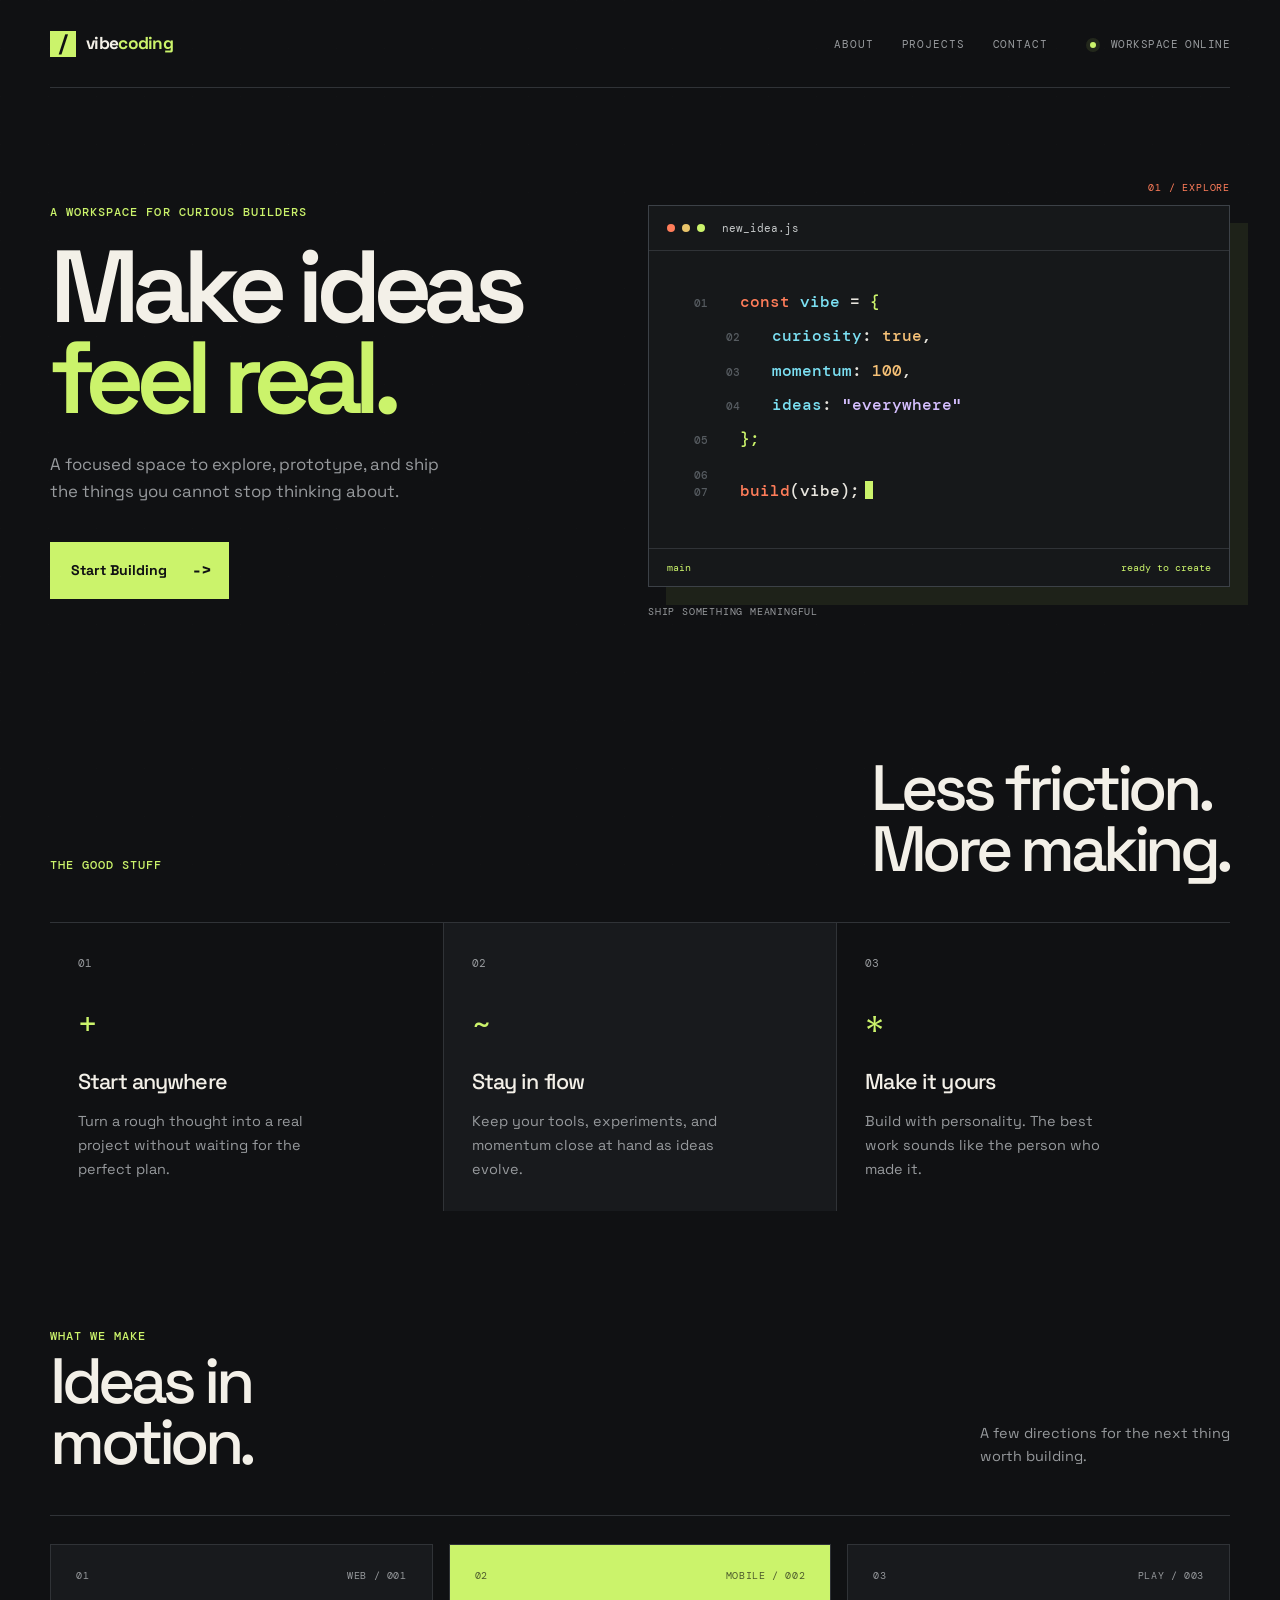
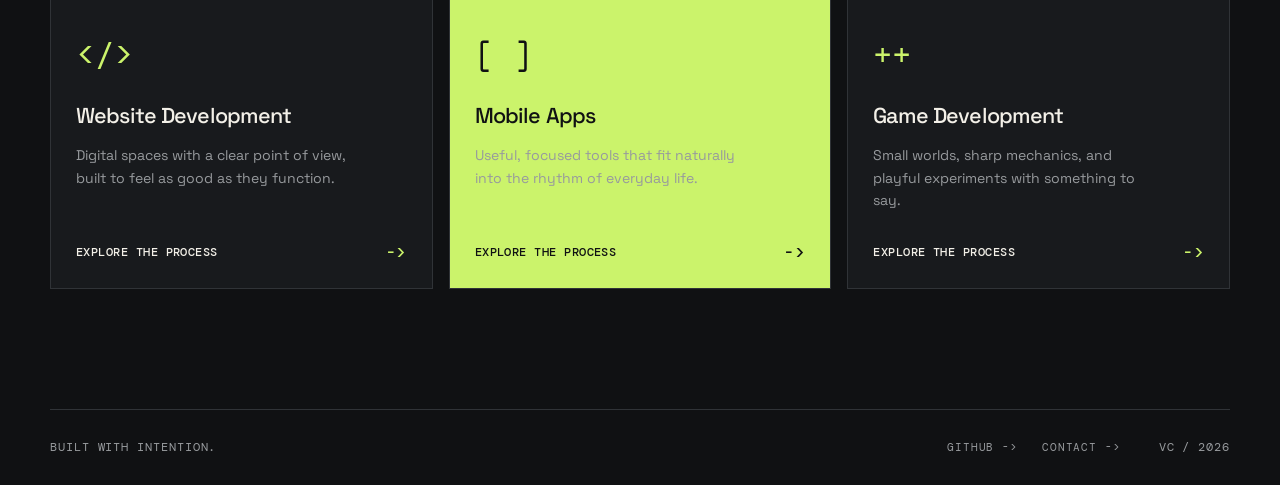
==== index.html @ 1ef76c2e "Initial vibe coding project" ====
<!DOCTYPE html>
<html lang="en">
<head>
  <meta charset="UTF-8">
  <meta name="viewport" content="width=device-width, initial-scale=1.0">
  <meta name="description" content="Vibe Coding is a focused workspace for turning ideas into working software.">
  <title>Vibe Coding | Build what matters</title>
  <link rel="preconnect" href="https://fonts.googleapis.com">
  <link rel="preconnect" href="https://fonts.gstatic.com" crossorigin>
  <link href="https://fonts.googleapis.com/css2?family=DM+Mono:wght@400;500&family=Space+Grotesk:wght@400;500;600;700&display=swap" rel="stylesheet">
  <link rel="stylesheet" href="style.css">
</head>
<body>
  <div class="page-shell">
    <header class="site-header">
      <a class="brand" href="index.html" aria-label="Vibe Coding home">
        <span class="brand-mark">/</span>
        <span>vibe<span class="brand-highlight">coding</span></span>
      </a>
      <button class="menu-toggle" type="button" aria-expanded="false" aria-controls="site-nav">
        <span class="menu-icon" aria-hidden="true"><span></span><span></span></span>
        <span class="sr-only">Toggle navigation</span>
      </button>
      <nav class="site-nav" id="site-nav" aria-label="Main navigation">
        <a href="#features">About</a>
        <a href="#projects">Projects</a>
        <a href="#contact">Contact</a>
      </nav>
      <span class="header-status"><span class="status-dot"></span> workspace online</span>
    </header>

    <main>
      <section class="hero" aria-labelledby="hero-title">
        <div class="hero-copy">
          <p class="eyebrow">A workspace for curious builders</p>
          <h1 id="hero-title">Make ideas<br><span class="accent-text">feel real.</span></h1>
          <p class="hero-description">A focused space to explore, prototype, and ship the things you cannot stop thinking about.</p>
          <a class="primary-button" href="#features" id="start-building">
            Start Building
            <span class="button-arrow" aria-hidden="true">-&gt;</span>
          </a>
        </div>
        <div class="hero-visual" aria-label="A stylized code workspace preview">
          <div class="code-window">
            <div class="window-bar">
              <span class="window-dot red"></span>
              <span class="window-dot yellow"></span>
              <span class="window-dot green"></span>
              <span class="window-title">new_idea.js</span>
            </div>
            <div class="code-content">
              <span class="code-line"><i>01</i> <b>const</b> <em>vibe</em> = <strong>{</strong></span>
              <span class="code-line indent"><i>02</i> <em>curiosity</em>: <mark>true</mark>,</span>
              <span class="code-line indent"><i>03</i> <em>momentum</em>: <mark>100</mark>,</span>
              <span class="code-line indent"><i>04</i> <em>ideas</em>: <span class="string">"everywhere"</span></span>
              <span class="code-line"><i>05</i> <strong>};</strong></span>
              <span class="code-line gap"><i>06</i></span>
              <span class="code-line"><i>07</i> <b>build</b>(vibe);<span class="cursor"></span></span>
            </div>
            <div class="window-footer"><span>main</span><span>ready to create</span></div>
          </div>
          <div class="visual-label label-top">01 / explore</div>
          <div class="visual-label label-bottom">ship something meaningful</div>
        </div>
      </section>

      <section class="features" id="features" aria-labelledby="features-title">
        <div class="section-heading">
          <p class="eyebrow">The good stuff</p>
          <h2 id="features-title">Less friction.<br>More making.</h2>
        </div>
        <div class="feature-grid">
          <article class="feature-card">
            <span class="feature-number">01</span>
            <div class="feature-icon">+</div>
            <h3>Start anywhere</h3>
            <p>Turn a rough thought into a real project without waiting for the perfect plan.</p>
          </article>
          <article class="feature-card featured-card">
            <span class="feature-number">02</span>
            <div class="feature-icon">~</div>
            <h3>Stay in flow</h3>
            <p>Keep your tools, experiments, and momentum close at hand as ideas evolve.</p>
          </article>
          <article class="feature-card">
            <span class="feature-number">03</span>
            <div class="feature-icon">*</div>
            <h3>Make it yours</h3>
            <p>Build with personality. The best work sounds like the person who made it.</p>
          </article>
        </div>
      </section>

      <section class="projects" id="projects" aria-labelledby="projects-title">
        <div class="section-heading">
          <div>
            <p class="eyebrow">What we make</p>
            <h2 id="projects-title">Ideas in<br>motion.</h2>
          </div>
          <p class="section-note">A few directions for the next thing worth building.</p>
        </div>
        <div class="project-grid">
          <article class="project-card">
            <div class="project-topline"><span>01</span><span>web / 001</span></div>
            <div class="project-icon">&lt;/&gt;</div>
            <h3>Website Development</h3>
            <p>Digital spaces with a clear point of view, built to feel as good as they function.</p>
            <a class="project-link" href="#contact">Explore the process <span aria-hidden="true">-&gt;</span></a>
          </article>
          <article class="project-card project-card-lime">
            <div class="project-topline"><span>02</span><span>mobile / 002</span></div>
            <div class="project-icon">[ ]</div>
            <h3>Mobile Apps</h3>
            <p>Useful, focused tools that fit naturally into the rhythm of everyday life.</p>
            <a class="project-link" href="#contact">Explore the process <span aria-hidden="true">-&gt;</span></a>
          </article>
          <article class="project-card">
            <div class="project-topline"><span>03</span><span>play / 003</span></div>
            <div class="project-icon">++</div>
            <h3>Game Development</h3>
            <p>Small worlds, sharp mechanics, and playful experiments with something to say.</p>
            <a class="project-link" href="#contact">Explore the process <span aria-hidden="true">-&gt;</span></a>
          </article>
        </div>
      </section>
    </main>

    <footer class="site-footer" id="contact">
      <span>Built with intention.</span>
      <div class="footer-links">
        <a href="https://github.com/" target="_blank" rel="noreferrer">GitHub <span aria-hidden="true">-&gt;</span></a>
        <a href="mailto:hello@vibecoding.dev">Contact <span aria-hidden="true">-&gt;</span></a>
      </div>
      <span>VC / 2026</span>
    </footer>
  </div>
  <script src="script.js"></script>
</body>
</html>
---- style.css ----
:root {
  --background: #101113;
  --surface: #181a1d;
  --surface-light: #202328;
  --text: #f3f0e8;
  --muted: #979a9d;
  --line: #303337;
  --lime: #cbf36b;
  --orange: #ff7d5a;
  --max-width: 1180px;
}

* { box-sizing: border-box; }

html { scroll-behavior: smooth; }

body {
  margin: 0;
  background: var(--background);
  color: var(--text);
  font-family: "Space Grotesk", sans-serif;
  line-height: 1.5;
}

body::before {
  position: fixed;
  inset: 0;
  z-index: -1;
  pointer-events: none;
  content: "";
  opacity: .32;
  background-image: linear-gradient(rgba(255,255,255,.025) 1px, transparent 1px), linear-gradient(90deg, rgba(255,255,255,.025) 1px, transparent 1px);
  background-size: 48px 48px;
}

.page-shell { width: min(calc(100% - 48px), var(--max-width)); margin: 0 auto; }

.site-header, .site-footer {
  display: flex;
  align-items: center;
  justify-content: space-between;
  min-height: 88px;
  border-bottom: 1px solid var(--line);
}

.site-footer { min-height: 76px; border-top: 1px solid var(--line); border-bottom: 0; color: var(--muted); font: 400 .72rem "DM Mono", monospace; text-transform: uppercase; letter-spacing: .08em; }
.site-nav { display: flex; align-items: center; gap: 28px; margin-left: auto; margin-right: 42px; }
.site-nav a, .footer-links a { color: var(--muted); font: 400 .68rem "DM Mono", monospace; letter-spacing: .08em; text-decoration: none; text-transform: uppercase; transition: color .2s ease; }
.site-nav a:hover, .site-nav a:focus-visible, .footer-links a:hover, .footer-links a:focus-visible { color: var(--lime); }
.menu-toggle { display: none; border: 0; color: var(--text); background: transparent; cursor: pointer; }
.menu-icon { display: grid; gap: 5px; }
.menu-icon span { display: block; width: 22px; height: 1px; background: currentColor; transition: transform .2s ease; }
.sr-only { position: absolute; width: 1px; height: 1px; padding: 0; margin: -1px; overflow: hidden; clip: rect(0, 0, 0, 0); white-space: nowrap; border: 0; }

.brand { display: flex; align-items: center; gap: 10px; color: var(--text); font-size: 1.08rem; font-weight: 700; text-decoration: none; letter-spacing: -.04em; }
.brand-mark { display: grid; place-items: center; width: 26px; height: 26px; color: var(--background); background: var(--lime); font-size: 1.4rem; font-weight: 700; line-height: 1; }
.brand-highlight { color: var(--lime); }
.header-status { color: var(--muted); font: 400 .68rem "DM Mono", monospace; letter-spacing: .04em; text-transform: uppercase; }
.status-dot { display: inline-block; width: 6px; height: 6px; margin-right: 8px; border-radius: 50%; background: var(--lime); box-shadow: 0 0 0 4px rgba(203,243,107,.1); }

.hero { display: grid; grid-template-columns: minmax(0, .92fr) minmax(420px, 1.08fr); gap: clamp(48px, 8vw, 120px); align-items: center; min-height: 650px; padding: 88px 0 110px; }
.eyebrow { margin: 0 0 22px; color: var(--lime); font: 500 .72rem "DM Mono", monospace; letter-spacing: .09em; text-transform: uppercase; }
h1, h2, h3, p { margin-top: 0; }
h1 { max-width: 650px; margin-bottom: 28px; font-size: clamp(4rem, 8vw, 7.2rem); font-weight: 600; line-height: .88; letter-spacing: -.08em; }
.accent-text { color: var(--lime); }
.hero-description { max-width: 410px; margin-bottom: 36px; color: var(--muted); font-size: 1.05rem; line-height: 1.65; }
.primary-button { display: inline-flex; align-items: center; gap: 26px; padding: 15px 17px 15px 21px; color: var(--background); background: var(--lime); font-size: .88rem; font-weight: 700; text-decoration: none; transition: transform .2s ease, background .2s ease; }
.primary-button:hover, .primary-button:focus-visible { background: #e0ff91; transform: translateY(-3px); }
.button-arrow { font-size: 1.1rem; }

.hero-visual { position: relative; padding: 24px 0 36px; }
.code-window { position: relative; z-index: 1; overflow: hidden; border: 1px solid #3c4147; background: #16181a; box-shadow: 18px 18px 0 rgba(203,243,107,.08); }
.window-bar, .window-footer { display: flex; align-items: center; gap: 7px; min-height: 45px; padding: 0 18px; border-bottom: 1px solid #303337; color: var(--muted); font: 400 .68rem "DM Mono", monospace; }
.window-title { margin-left: 10px; color: #c5c8c9; }
.window-footer { justify-content: space-between; min-height: 38px; border-top: 1px solid #303337; border-bottom: 0; color: var(--lime); font-size: .62rem; }
.window-dot { width: 8px; height: 8px; border-radius: 50%; }
.red { background: var(--orange); } .yellow { background: #e9c46a; } .green { background: var(--lime); }
.code-content { padding: 34px 30px 40px; font: 500 clamp(.78rem, 1.5vw, 1rem)/2.15 "DM Mono", monospace; }
.code-line { display: block; color: #e7e4dd; white-space: nowrap; }
.code-line i { display: inline-block; width: 29px; margin-right: 22px; color: #565b60; font-style: normal; font-size: .7em; text-align: right; }
.code-line b { color: var(--orange); font-weight: 500; } .code-line em { color: #7bdff2; font-style: normal; } .code-line strong { color: var(--lime); font-weight: 500; } .code-line mark { color: #f6c177; background: transparent; } .string { color: #d5bfff; }
.indent { padding-left: 32px; }.gap { height: 17px; }
.cursor { display: inline-block; width: 8px; height: 1.1em; margin-left: 5px; vertical-align: -.2em; background: var(--lime); animation: blink 1s steps(2, start) infinite; }
.visual-label { position: absolute; z-index: 2; color: var(--muted); font: 400 .62rem "DM Mono", monospace; letter-spacing: .08em; text-transform: uppercase; }
.label-top { top: 0; right: 0; color: var(--orange); }.label-bottom { bottom: 5px; left: 0; }

.features { padding: 20px 0 118px; }
.section-heading { display: flex; align-items: end; justify-content: space-between; padding-bottom: 42px; border-bottom: 1px solid var(--line); }
.section-heading .eyebrow { margin-bottom: 7px; }
h2 { margin: 0; font-size: clamp(2.4rem, 5vw, 4.5rem); font-weight: 500; line-height: .95; letter-spacing: -.07em; }
.feature-grid { display: grid; grid-template-columns: repeat(3, 1fr); gap: 1px; background: var(--line); }
.feature-card { min-height: 270px; padding: 27px 28px 30px; background: var(--background); transition: background .25s ease, transform .25s ease; }
.feature-card:hover, .feature-card:focus-within { position: relative; z-index: 1; background: var(--surface-light); transform: translateY(-5px); }
.featured-card { background: var(--surface); }
.feature-number { color: var(--muted); font: 400 .68rem "DM Mono", monospace; }
.feature-icon { margin: 29px 0 21px; color: var(--lime); font: 400 2rem "DM Mono", monospace; }
h3 { margin-bottom: 12px; font-size: 1.35rem; font-weight: 500; letter-spacing: -.04em; }
.feature-card p { max-width: 260px; margin-bottom: 0; color: var(--muted); font-size: .9rem; line-height: 1.65; }

.projects { padding: 0 0 120px; }
.section-note { max-width: 250px; margin: 0 0 5px; color: var(--muted); font-size: .9rem; line-height: 1.6; }
.project-grid { display: grid; grid-template-columns: repeat(3, 1fr); gap: 16px; padding-top: 28px; }
.project-card { display: flex; min-height: 345px; flex-direction: column; padding: 24px 25px 25px; border: 1px solid var(--line); background: var(--surface); transition: border-color .25s ease, background .25s ease, transform .25s ease, box-shadow .25s ease; }
.project-card:hover, .project-card:focus-within { border-color: var(--lime); background: var(--surface-light); box-shadow: 8px 8px 0 rgba(203,243,107,.1); transform: translateY(-7px); }
.project-card-lime { background: var(--lime); color: var(--background); }
.project-card-lime:hover, .project-card-lime:focus-within { border-color: var(--lime); background: #ddff83; }
.project-topline { display: flex; justify-content: space-between; color: var(--muted); font: 400 .65rem "DM Mono", monospace; letter-spacing: .06em; text-transform: uppercase; }
.project-card-lime .project-topline, .project-card-lime p { color: #4e5c2d; }
.project-icon { margin: 52px 0 24px; color: var(--lime); font: 400 2rem "DM Mono", monospace; }
.project-card-lime .project-icon { color: var(--background); }
.project-card h3 { margin-bottom: 12px; }
.project-card p { max-width: 270px; margin-bottom: 22px; color: var(--muted); font-size: .88rem; line-height: 1.6; }
.project-link { display: flex; align-items: center; justify-content: space-between; gap: 12px; margin-top: auto; color: var(--text); font: 500 .72rem "DM Mono", monospace; letter-spacing: .04em; text-decoration: none; text-transform: uppercase; }
.project-link span { color: var(--lime); font-size: 1rem; transition: transform .2s ease; }
.project-card-lime .project-link, .project-card-lime .project-link span { color: var(--background); }
.project-link:hover span, .project-link:focus-visible span { transform: translateX(5px); }
.footer-links { display: flex; gap: 24px; margin-left: auto; margin-right: 38px; }

@keyframes blink { 50% { opacity: 0; } }
@media (max-width: 780px) {
  .page-shell { width: min(calc(100% - 32px), var(--max-width)); }
  .site-header { min-height: 72px; }
  .header-status { font-size: .58rem; }
  .menu-toggle { display: block; order: 3; padding: 8px 0 8px 12px; }
  .site-nav { position: absolute; top: 72px; right: 16px; left: 16px; z-index: 5; display: none; flex-direction: column; align-items: stretch; gap: 0; margin: 0; border: 1px solid var(--line); background: var(--surface); box-shadow: 8px 8px 0 rgba(203,243,107,.08); }
  .site-nav.is-open { display: flex; }
  .site-nav a { padding: 16px 18px; border-bottom: 1px solid var(--line); }
  .site-nav a:last-child { border-bottom: 0; }
  .hero { display: block; min-height: 0; padding: 76px 0 100px; }
  h1 { font-size: clamp(4rem, 18vw, 6.5rem); }
  .hero-visual { margin-top: 72px; }
  .section-heading { display: block; }
  .section-heading .eyebrow { margin-bottom: 20px; }
  .feature-grid { grid-template-columns: 1fr; }
  .feature-card { min-height: 230px; }
  .projects { padding-bottom: 92px; }
  .section-note { margin-top: 24px; }
  .project-grid { grid-template-columns: 1fr; }
  .project-card { min-height: 300px; }
  .site-footer { flex-wrap: wrap; gap: 16px; padding: 20px 0; }
  .footer-links { order: 3; width: 100%; margin: 0; }
}
@media (max-width: 430px) {
  .header-status { display: none; }
  .hero { padding-top: 62px; }
  .code-content { padding: 25px 12px 30px; font-size: .66rem; }
  .code-line i { width: 20px; margin-right: 12px; }
  .indent { padding-left: 20px; }
  .site-footer { font-size: .58rem; }
  .footer-links { gap: 16px; }
}
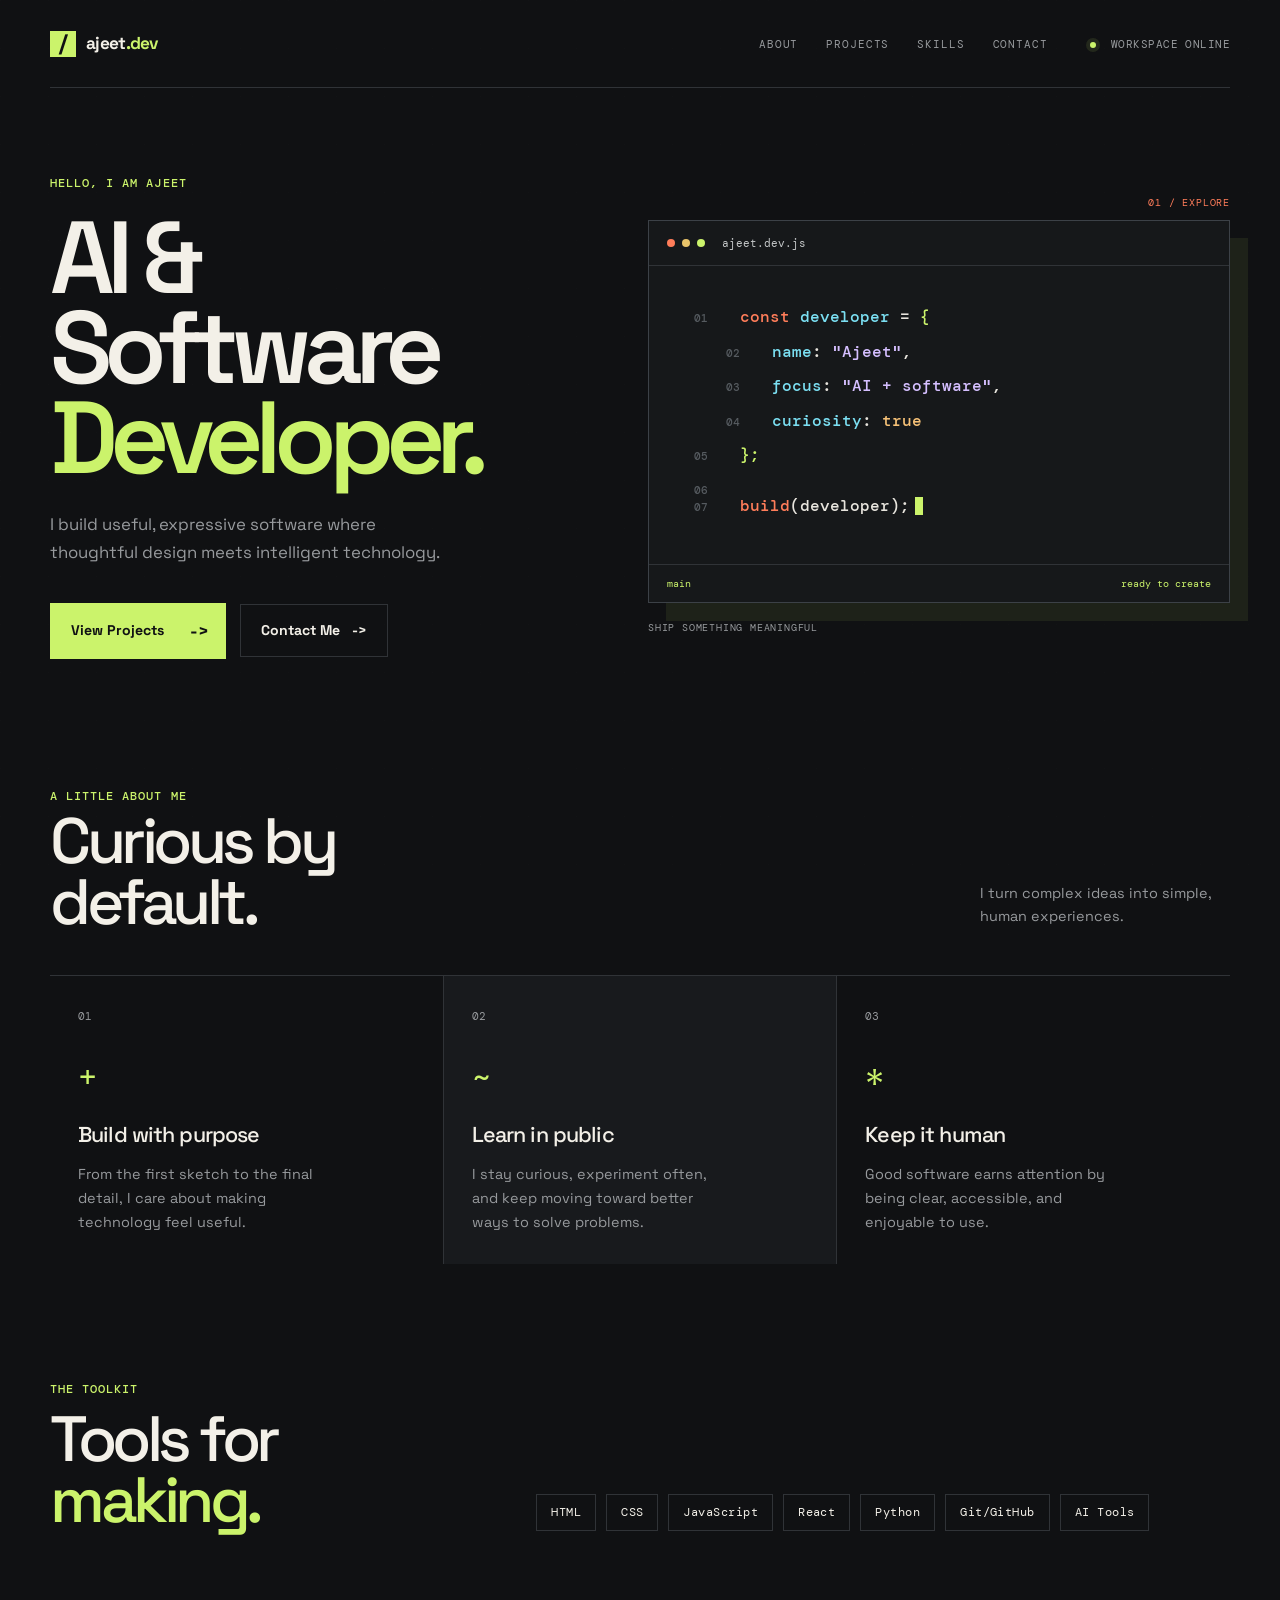
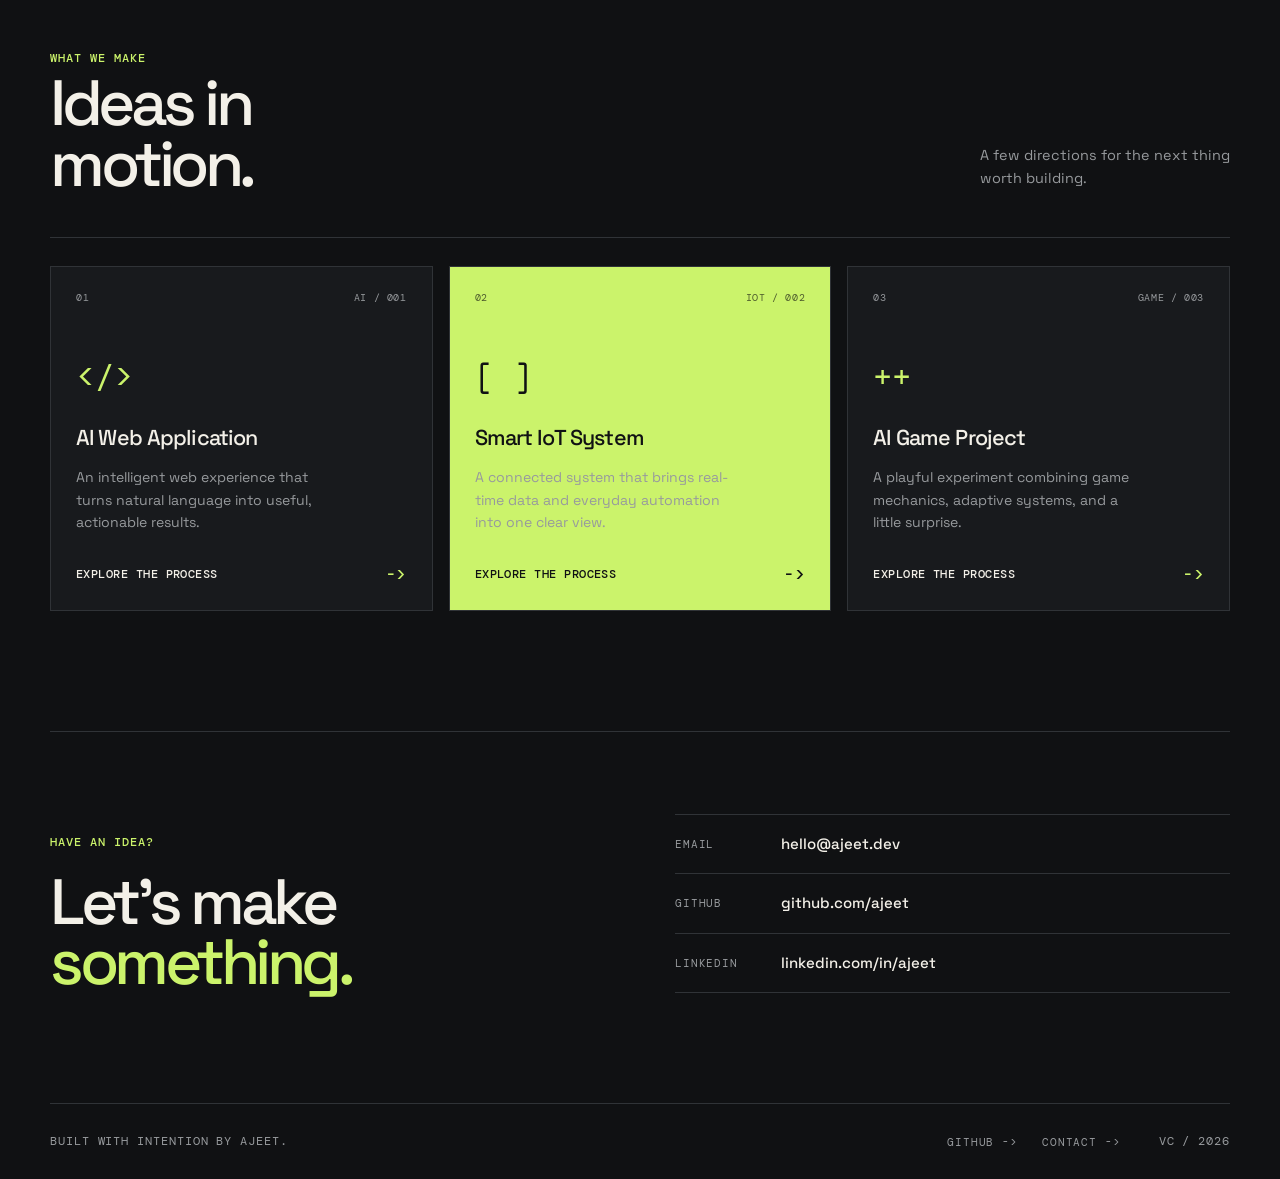
==== commit 48472a13: "Build personal developer portfolio" ====
--- a/index.html
+++ b/index.html
@@ -3,8 +3,8 @@
 <head>
   <meta charset="UTF-8">
   <meta name="viewport" content="width=device-width, initial-scale=1.0">
-  <meta name="description" content="Vibe Coding is a focused workspace for turning ideas into working software.">
-  <title>Vibe Coding | Build what matters</title>
+  <meta name="description" content="Ajeet is an AI and software developer building thoughtful digital experiences.">
+  <title>Ajeet | AI &amp; Software Developer</title>
   <link rel="preconnect" href="https://fonts.googleapis.com">
   <link rel="preconnect" href="https://fonts.gstatic.com" crossorigin>
   <link href="https://fonts.googleapis.com/css2?family=DM+Mono:wght@400;500&family=Space+Grotesk:wght@400;500;600;700&display=swap" rel="stylesheet">
@@ -13,17 +13,18 @@
 <body>
   <div class="page-shell">
     <header class="site-header">
-      <a class="brand" href="index.html" aria-label="Vibe Coding home">
+      <a class="brand" href="index.html" aria-label="Ajeet home">
         <span class="brand-mark">/</span>
-        <span>vibe<span class="brand-highlight">coding</span></span>
+        <span>ajeet<span class="brand-highlight">.dev</span></span>
       </a>
       <button class="menu-toggle" type="button" aria-expanded="false" aria-controls="site-nav">
         <span class="menu-icon" aria-hidden="true"><span></span><span></span></span>
         <span class="sr-only">Toggle navigation</span>
       </button>
       <nav class="site-nav" id="site-nav" aria-label="Main navigation">
-        <a href="#features">About</a>
+        <a href="#about">About</a>
         <a href="#projects">Projects</a>
+        <a href="#skills">Skills</a>
         <a href="#contact">Contact</a>
       </nav>
       <span class="header-status"><span class="status-dot"></span> workspace online</span>
@@ -32,13 +33,16 @@
     <main>
       <section class="hero" aria-labelledby="hero-title">
         <div class="hero-copy">
-          <p class="eyebrow">A workspace for curious builders</p>
-          <h1 id="hero-title">Make ideas<br><span class="accent-text">feel real.</span></h1>
-          <p class="hero-description">A focused space to explore, prototype, and ship the things you cannot stop thinking about.</p>
-          <a class="primary-button" href="#features" id="start-building">
-            Start Building
-            <span class="button-arrow" aria-hidden="true">-&gt;</span>
-          </a>
+          <p class="eyebrow">Hello, I am Ajeet</p>
+          <h1 id="hero-title">AI &amp; Software<br><span class="accent-text">Developer.</span></h1>
+          <p class="hero-description">I build useful, expressive software where thoughtful design meets intelligent technology.</p>
+          <div class="hero-actions">
+            <a class="primary-button" href="#projects" id="start-building">
+              View Projects
+              <span class="button-arrow" aria-hidden="true">-&gt;</span>
+            </a>
+            <a class="secondary-button" href="#contact">Contact Me <span aria-hidden="true">-&gt;</span></a>
+          </div>
         </div>
         <div class="hero-visual" aria-label="A stylized code workspace preview">
           <div class="code-window">
@@ -46,16 +50,16 @@
               <span class="window-dot red"></span>
               <span class="window-dot yellow"></span>
               <span class="window-dot green"></span>
-              <span class="window-title">new_idea.js</span>
+              <span class="window-title">ajeet.dev.js</span>
             </div>
             <div class="code-content">
-              <span class="code-line"><i>01</i> <b>const</b> <em>vibe</em> = <strong>{</strong></span>
-              <span class="code-line indent"><i>02</i> <em>curiosity</em>: <mark>true</mark>,</span>
-              <span class="code-line indent"><i>03</i> <em>momentum</em>: <mark>100</mark>,</span>
-              <span class="code-line indent"><i>04</i> <em>ideas</em>: <span class="string">"everywhere"</span></span>
+              <span class="code-line"><i>01</i> <b>const</b> <em>developer</em> = <strong>{</strong></span>
+              <span class="code-line indent"><i>02</i> <em>name</em>: <span class="string">"Ajeet"</span>,</span>
+              <span class="code-line indent"><i>03</i> <em>focus</em>: <span class="string">"AI + software"</span>,</span>
+              <span class="code-line indent"><i>04</i> <em>curiosity</em>: <mark>true</mark></span>
               <span class="code-line"><i>05</i> <strong>};</strong></span>
               <span class="code-line gap"><i>06</i></span>
-              <span class="code-line"><i>07</i> <b>build</b>(vibe);<span class="cursor"></span></span>
+              <span class="code-line"><i>07</i> <b>build</b>(developer);<span class="cursor"></span></span>
             </div>
             <div class="window-footer"><span>main</span><span>ready to create</span></div>
           </div>
@@ -64,30 +68,49 @@
         </div>
       </section>
 
-      <section class="features" id="features" aria-labelledby="features-title">
+      <section class="features about-section" id="about" aria-labelledby="features-title">
         <div class="section-heading">
-          <p class="eyebrow">The good stuff</p>
-          <h2 id="features-title">Less friction.<br>More making.</h2>
+          <div>
+            <p class="eyebrow">A little about me</p>
+            <h2 id="features-title">Curious by<br>default.</h2>
+          </div>
+          <p class="section-note">I turn complex ideas into simple, human experiences.</p>
         </div>
         <div class="feature-grid">
           <article class="feature-card">
             <span class="feature-number">01</span>
             <div class="feature-icon">+</div>
-            <h3>Start anywhere</h3>
-            <p>Turn a rough thought into a real project without waiting for the perfect plan.</p>
+            <h3>Build with purpose</h3>
+            <p>From the first sketch to the final detail, I care about making technology feel useful.</p>
           </article>
           <article class="feature-card featured-card">
             <span class="feature-number">02</span>
             <div class="feature-icon">~</div>
-            <h3>Stay in flow</h3>
-            <p>Keep your tools, experiments, and momentum close at hand as ideas evolve.</p>
+            <h3>Learn in public</h3>
+            <p>I stay curious, experiment often, and keep moving toward better ways to solve problems.</p>
           </article>
           <article class="feature-card">
             <span class="feature-number">03</span>
             <div class="feature-icon">*</div>
-            <h3>Make it yours</h3>
-            <p>Build with personality. The best work sounds like the person who made it.</p>
+            <h3>Keep it human</h3>
+            <p>Good software earns attention by being clear, accessible, and enjoyable to use.</p>
           </article>
+        </div>
+      </section>
+
+      <section class="skills-section" id="skills" aria-labelledby="skills-title">
+        <div class="skills-intro">
+          <p class="eyebrow">The toolkit</p>
+          <h2 id="skills-title">Tools for<br><span class="accent-text">making.</span></h2>
+        </div>
+        <div class="skill-list" aria-label="Technical skills">
+          <span class="skill-badge">HTML</span>
+          <span class="skill-badge">CSS</span>
+          <span class="skill-badge">JavaScript</span>
+          <span class="skill-badge">React</span>
+          <span class="skill-badge">Python</span>
+          <span class="skill-badge">Git/GitHub</span>
+          <span class="skill-badge">AI Tools</span>
         </div>
       </section>
 
@@ -101,35 +124,47 @@
         </div>
         <div class="project-grid">
           <article class="project-card">
-            <div class="project-topline"><span>01</span><span>web / 001</span></div>
+            <div class="project-topline"><span>01</span><span>ai / 001</span></div>
             <div class="project-icon">&lt;/&gt;</div>
-            <h3>Website Development</h3>
-            <p>Digital spaces with a clear point of view, built to feel as good as they function.</p>
+            <h3>AI Web Application</h3>
+            <p>An intelligent web experience that turns natural language into useful, actionable results.</p>
             <a class="project-link" href="#contact">Explore the process <span aria-hidden="true">-&gt;</span></a>
           </article>
           <article class="project-card project-card-lime">
-            <div class="project-topline"><span>02</span><span>mobile / 002</span></div>
+            <div class="project-topline"><span>02</span><span>iot / 002</span></div>
             <div class="project-icon">[ ]</div>
-            <h3>Mobile Apps</h3>
-            <p>Useful, focused tools that fit naturally into the rhythm of everyday life.</p>
+            <h3>Smart IoT System</h3>
+            <p>A connected system that brings real-time data and everyday automation into one clear view.</p>
             <a class="project-link" href="#contact">Explore the process <span aria-hidden="true">-&gt;</span></a>
           </article>
           <article class="project-card">
-            <div class="project-topline"><span>03</span><span>play / 003</span></div>
+            <div class="project-topline"><span>03</span><span>game / 003</span></div>
             <div class="project-icon">++</div>
-            <h3>Game Development</h3>
-            <p>Small worlds, sharp mechanics, and playful experiments with something to say.</p>
+            <h3>AI Game Project</h3>
+            <p>A playful experiment combining game mechanics, adaptive systems, and a little surprise.</p>
             <a class="project-link" href="#contact">Explore the process <span aria-hidden="true">-&gt;</span></a>
           </article>
         </div>
       </section>
+
+      <section class="contact-section" id="contact" aria-labelledby="contact-title">
+        <div>
+          <p class="eyebrow">Have an idea?</p>
+          <h2 id="contact-title">Let&apos;s make<br><span class="accent-text">something.</span></h2>
+        </div>
+        <div class="contact-links">
+          <a href="mailto:hello@ajeet.dev"><span>Email</span><strong>hello@ajeet.dev <i aria-hidden="true">-&gt;</i></strong></a>
+          <a href="https://github.com/" target="_blank" rel="noreferrer"><span>GitHub</span><strong>github.com/ajeet <i aria-hidden="true">-&gt;</i></strong></a>
+          <a href="https://www.linkedin.com/" target="_blank" rel="noreferrer"><span>LinkedIn</span><strong>linkedin.com/in/ajeet <i aria-hidden="true">-&gt;</i></strong></a>
+        </div>
+      </section>
     </main>
 
-    <footer class="site-footer" id="contact">
-      <span>Built with intention.</span>
+    <footer class="site-footer">
+      <span>Built with intention by Ajeet.</span>
       <div class="footer-links">
         <a href="https://github.com/" target="_blank" rel="noreferrer">GitHub <span aria-hidden="true">-&gt;</span></a>
-        <a href="mailto:hello@vibecoding.dev">Contact <span aria-hidden="true">-&gt;</span></a>
+        <a href="mailto:hello@ajeet.dev">Contact <span aria-hidden="true">-&gt;</span></a>
       </div>
       <span>VC / 2026</span>
     </footer>
--- a/style.css
+++ b/style.css
@@ -64,8 +64,13 @@
 h1 { max-width: 650px; margin-bottom: 28px; font-size: clamp(4rem, 8vw, 7.2rem); font-weight: 600; line-height: .88; letter-spacing: -.08em; }
 .accent-text { color: var(--lime); }
 .hero-description { max-width: 410px; margin-bottom: 36px; color: var(--muted); font-size: 1.05rem; line-height: 1.65; }
-.primary-button { display: inline-flex; align-items: center; gap: 26px; padding: 15px 17px 15px 21px; color: var(--background); background: var(--lime); font-size: .88rem; font-weight: 700; text-decoration: none; transition: transform .2s ease, background .2s ease; }
+.hero-role { margin: -14px 0 18px; color: var(--text); font: 500 .8rem "DM Mono", monospace; letter-spacing: .08em; text-transform: uppercase; }
+.hero-actions { display: flex; align-items: center; flex-wrap: wrap; gap: 14px; }
+.primary-button, .secondary-button { display: inline-flex; align-items: center; gap: 26px; padding: 15px 17px 15px 21px; font-size: .88rem; font-weight: 700; text-decoration: none; transition: transform .2s ease, background .2s ease, color .2s ease, border-color .2s ease; }
+.primary-button { color: var(--background); background: var(--lime); }
 .primary-button:hover, .primary-button:focus-visible { background: #e0ff91; transform: translateY(-3px); }
+.secondary-button { gap: 12px; padding-right: 20px; padding-left: 20px; border: 1px solid var(--line); color: var(--text); }
+.secondary-button:hover, .secondary-button:focus-visible { border-color: var(--lime); color: var(--lime); transform: translateY(-3px); }
 .button-arrow { font-size: 1.1rem; }
 
 .hero-visual { position: relative; padding: 24px 0 36px; }
@@ -97,6 +102,12 @@
 h3 { margin-bottom: 12px; font-size: 1.35rem; font-weight: 500; letter-spacing: -.04em; }
 .feature-card p { max-width: 260px; margin-bottom: 0; color: var(--muted); font-size: .9rem; line-height: 1.65; }
 
+.skills-section { display: grid; grid-template-columns: .75fr 1.25fr; gap: 70px; align-items: end; padding: 0 0 120px; }
+.skills-section .eyebrow { margin-bottom: 12px; }
+.skill-list { display: flex; flex-wrap: wrap; gap: 10px; }
+.skill-badge { padding: 10px 14px; border: 1px solid var(--line); color: var(--text); font: 400 .72rem "DM Mono", monospace; letter-spacing: .04em; transition: border-color .2s ease, color .2s ease, background .2s ease, transform .2s ease; }
+.skill-badge:hover { border-color: var(--lime); color: var(--background); background: var(--lime); transform: translateY(-3px); }
+
 .projects { padding: 0 0 120px; }
 .section-note { max-width: 250px; margin: 0 0 5px; color: var(--muted); font-size: .9rem; line-height: 1.6; }
 .project-grid { display: grid; grid-template-columns: repeat(3, 1fr); gap: 16px; padding-top: 28px; }
@@ -116,6 +127,16 @@
 .project-link:hover span, .project-link:focus-visible span { transform: translateX(5px); }
 .footer-links { display: flex; gap: 24px; margin-left: auto; margin-right: 38px; }
 
+.contact-section { display: grid; grid-template-columns: 1fr 1fr; gap: 70px; align-items: end; padding: 82px 0 110px; border-top: 1px solid var(--line); }
+.contact-section h2 { margin-bottom: 0; }
+.contact-links { border-top: 1px solid var(--line); }
+.contact-links a { display: grid; grid-template-columns: 90px 1fr auto; align-items: center; gap: 16px; padding: 18px 0; border-bottom: 1px solid var(--line); color: var(--text); text-decoration: none; transition: color .2s ease, padding .2s ease; }
+.contact-links a:hover, .contact-links a:focus-visible { padding-left: 8px; color: var(--lime); }
+.contact-links span { color: var(--muted); font: 400 .68rem "DM Mono", monospace; letter-spacing: .08em; text-transform: uppercase; }
+.contact-links strong { font-size: .94rem; font-weight: 500; }
+.contact-links strong i { display: none; font-style: normal; }
+.contact-links > a > span:last-child { color: var(--lime); font: 400 1rem "DM Mono", monospace; }
+
 @keyframes blink { 50% { opacity: 0; } }
 @media (max-width: 780px) {
   .page-shell { width: min(calc(100% - 32px), var(--max-width)); }
@@ -133,19 +154,27 @@
   .section-heading .eyebrow { margin-bottom: 20px; }
   .feature-grid { grid-template-columns: 1fr; }
   .feature-card { min-height: 230px; }
+  .skills-section { display: block; padding-bottom: 92px; }
+  .skill-list { margin-top: 28px; }
   .projects { padding-bottom: 92px; }
   .section-note { margin-top: 24px; }
   .project-grid { grid-template-columns: 1fr; }
   .project-card { min-height: 300px; }
+  .contact-section { display: block; padding: 70px 0 84px; }
+  .contact-links { margin-top: 42px; }
   .site-footer { flex-wrap: wrap; gap: 16px; padding: 20px 0; }
   .footer-links { order: 3; width: 100%; margin: 0; }
 }
 @media (max-width: 430px) {
   .header-status { display: none; }
   .hero { padding-top: 62px; }
+  .hero-actions { align-items: stretch; flex-direction: column; }
+  .primary-button, .secondary-button { justify-content: space-between; }
   .code-content { padding: 25px 12px 30px; font-size: .66rem; }
   .code-line i { width: 20px; margin-right: 12px; }
   .indent { padding-left: 20px; }
   .site-footer { font-size: .58rem; }
   .footer-links { gap: 16px; }
+  .contact-links a { grid-template-columns: 70px 1fr auto; gap: 10px; }
+  .contact-links strong { font-size: .78rem; overflow-wrap: anywhere; }
 }
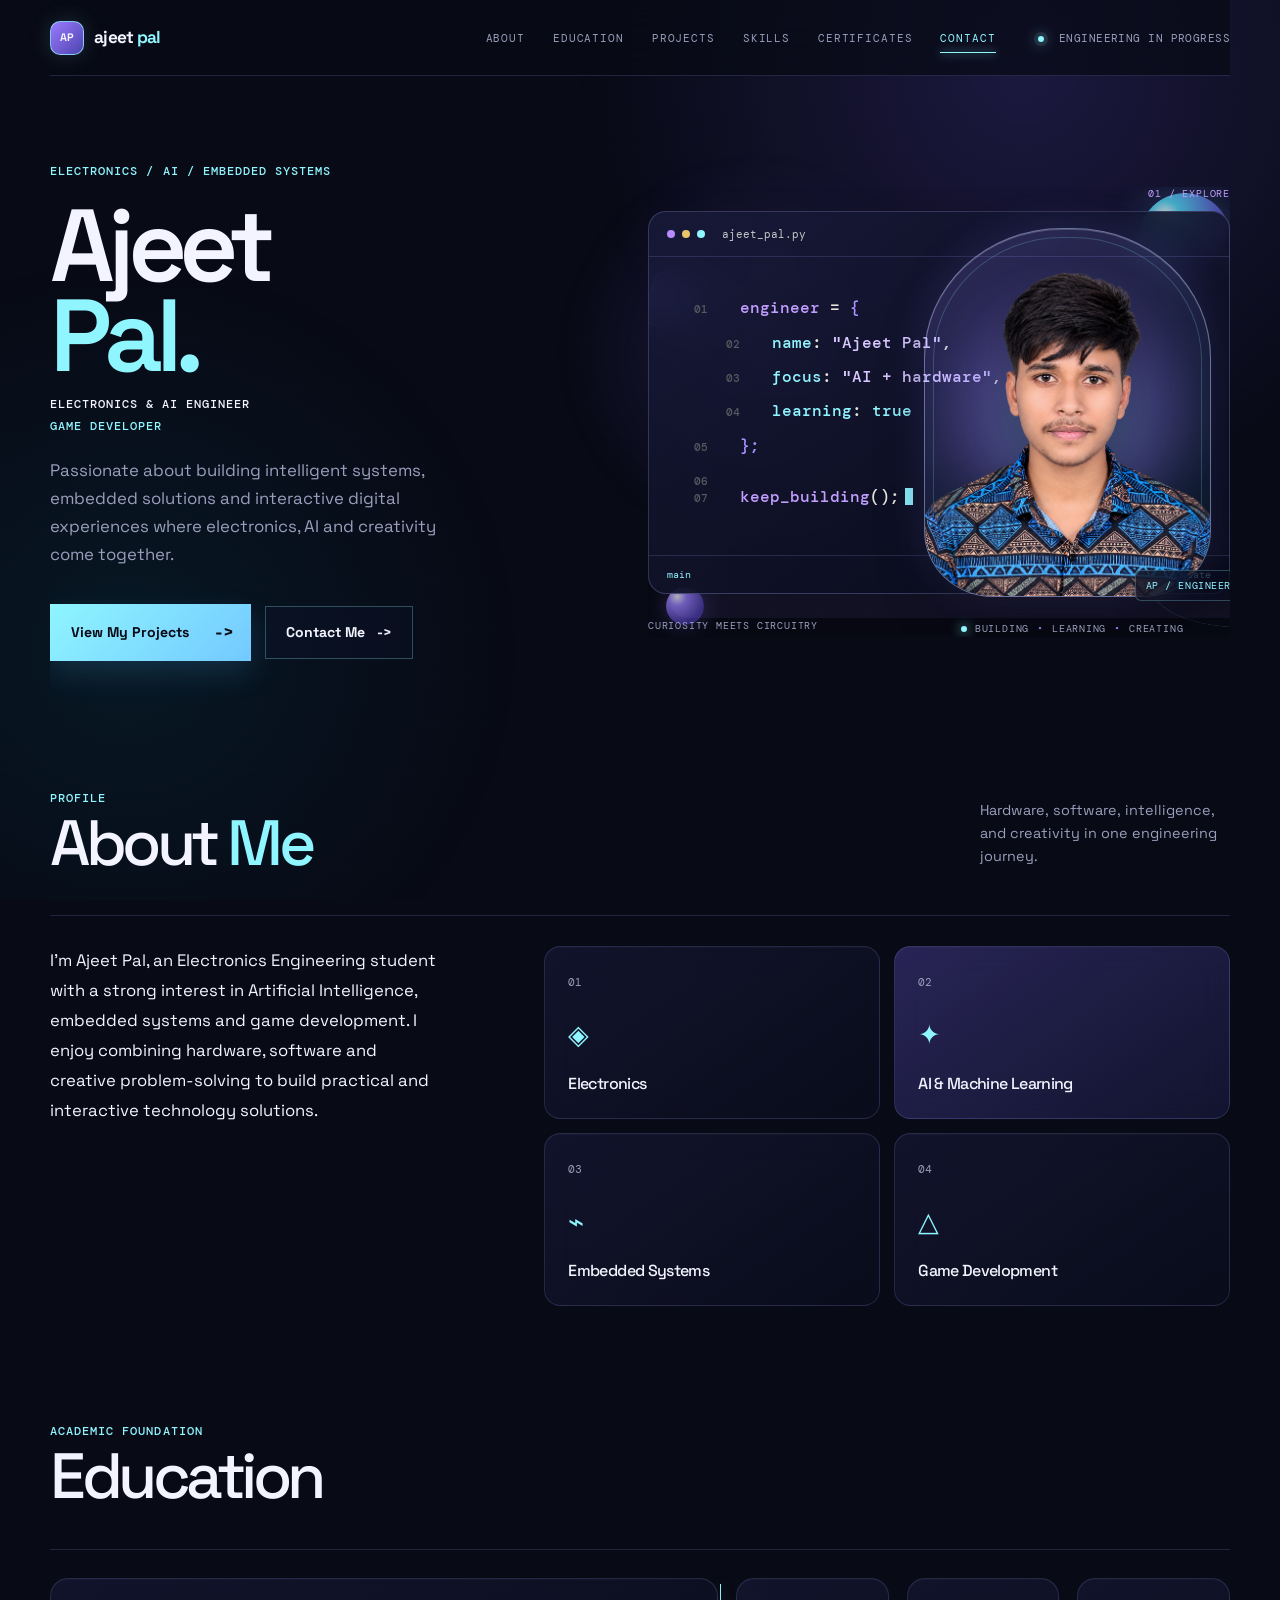
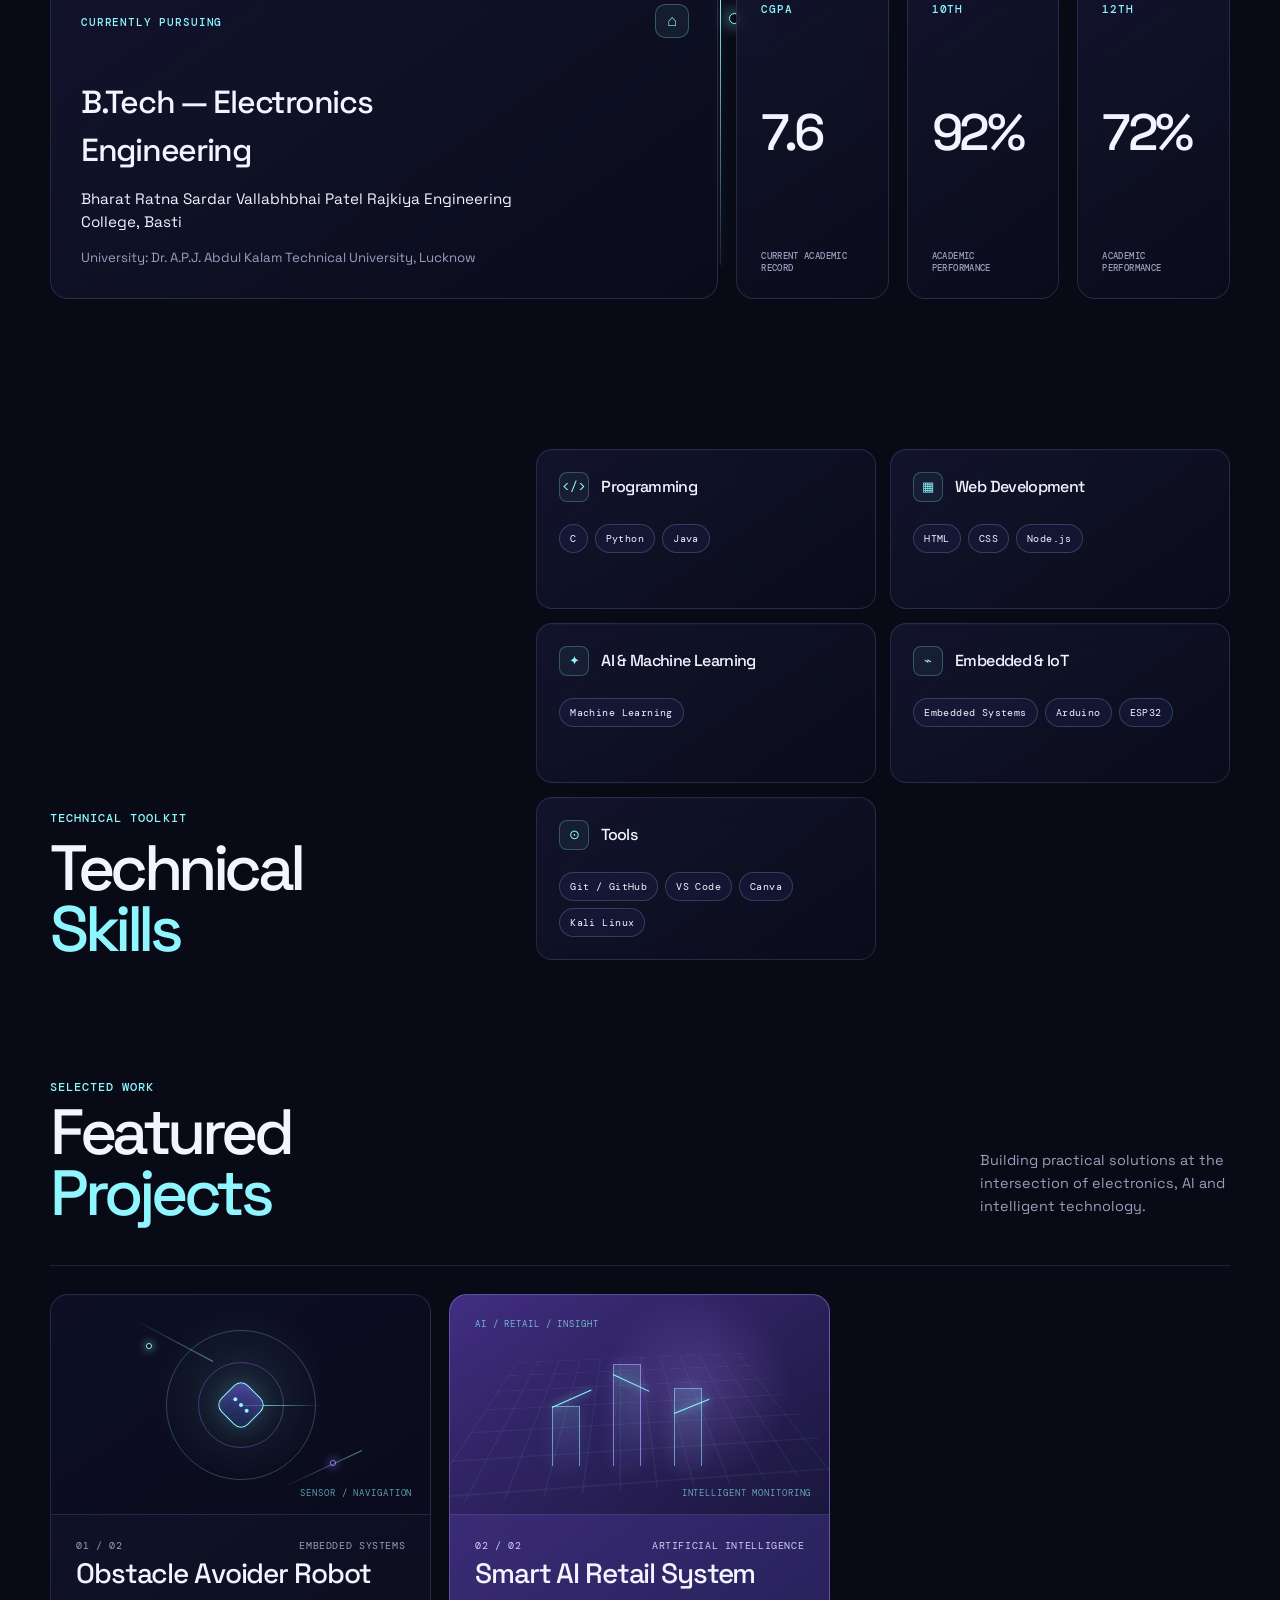
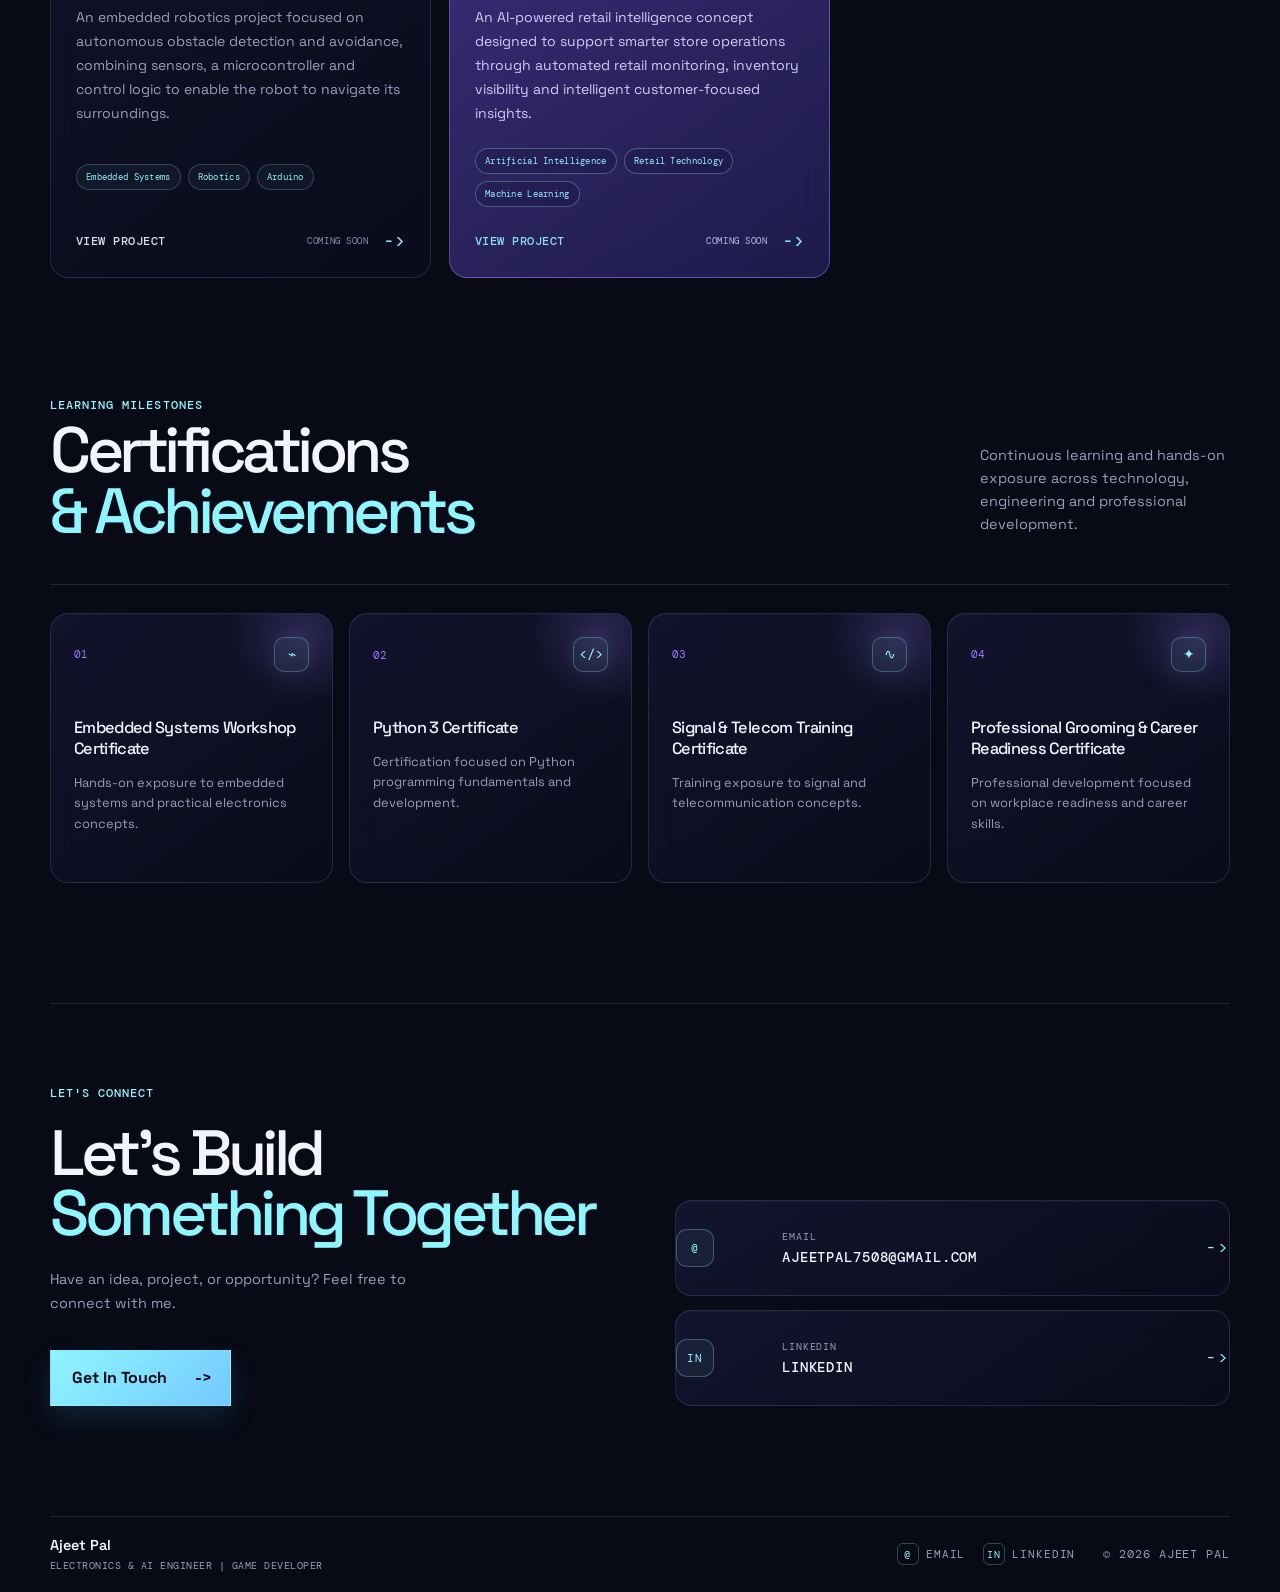
==== commit 88c576f9: "Finalize professional portfolio design" ====
--- a/index.html
+++ b/index.html
@@ -3,19 +3,25 @@
 <head>
   <meta charset="UTF-8">
   <meta name="viewport" content="width=device-width, initial-scale=1.0">
-  <meta name="description" content="Ajeet is an AI and software developer building thoughtful digital experiences.">
-  <title>Ajeet | AI &amp; Software Developer</title>
+  <meta name="description" content="Portfolio of Ajeet Pal — Electronics &amp; AI Engineer and Game Developer, exploring AI, embedded systems, machine learning and interactive technology.">
+  <meta name="author" content="Ajeet Pal">
+  <meta name="theme-color" content="#080a15">
+  <meta property="og:title" content="Ajeet Pal | Electronics &amp; AI Engineer | Game Developer">
+  <meta property="og:description" content="Portfolio of Ajeet Pal — Electronics &amp; AI Engineer and Game Developer, exploring AI, embedded systems, machine learning and interactive technology.">
+  <meta property="og:type" content="website">
+  <title>Ajeet Pal | Electronics &amp; AI Engineer | Game Developer</title>
   <link rel="preconnect" href="https://fonts.googleapis.com">
   <link rel="preconnect" href="https://fonts.gstatic.com" crossorigin>
   <link href="https://fonts.googleapis.com/css2?family=DM+Mono:wght@400;500&family=Space+Grotesk:wght@400;500;600;700&display=swap" rel="stylesheet">
+  <link rel="icon" type="image/svg+xml" href="assets/favicon.svg">
   <link rel="stylesheet" href="style.css">
 </head>
 <body>
   <div class="page-shell">
     <header class="site-header">
-      <a class="brand" href="index.html" aria-label="Ajeet home">
-        <span class="brand-mark">/</span>
-        <span>ajeet<span class="brand-highlight">.dev</span></span>
+      <a class="brand" href="index.html" aria-label="Ajeet Pal home">
+        <span class="brand-mark">AP</span>
+        <span>ajeet<span class="brand-highlight"> pal</span></span>
       </a>
       <button class="menu-toggle" type="button" aria-expanded="false" aria-controls="site-nav">
         <span class="menu-icon" aria-hidden="true"><span></span><span></span></span>
@@ -23,150 +29,264 @@
       </button>
       <nav class="site-nav" id="site-nav" aria-label="Main navigation">
         <a href="#about">About</a>
+        <a href="#education">Education</a>
         <a href="#projects">Projects</a>
         <a href="#skills">Skills</a>
+        <a href="#certifications">Certificates</a>
         <a href="#contact">Contact</a>
       </nav>
-      <span class="header-status"><span class="status-dot"></span> workspace online</span>
+      <span class="header-status"><span class="status-dot"></span> engineering in progress</span>
     </header>
 
     <main>
-      <section class="hero" aria-labelledby="hero-title">
+      <section class="hero reveal" aria-labelledby="hero-title">
         <div class="hero-copy">
-          <p class="eyebrow">Hello, I am Ajeet</p>
-          <h1 id="hero-title">AI &amp; Software<br><span class="accent-text">Developer.</span></h1>
-          <p class="hero-description">I build useful, expressive software where thoughtful design meets intelligent technology.</p>
+          <p class="eyebrow">Electronics / AI / Embedded Systems</p>
+          <h1 id="hero-title">Ajeet<br><span class="accent-text">Pal.</span></h1>
+          <p class="hero-role"><span>Electronics &amp; AI Engineer</span><span>Game Developer</span></p>
+          <p class="hero-description">Passionate about building intelligent systems, embedded solutions and interactive digital experiences where electronics, AI and creativity come together.</p>
           <div class="hero-actions">
             <a class="primary-button" href="#projects" id="start-building">
-              View Projects
+              View My Projects
               <span class="button-arrow" aria-hidden="true">-&gt;</span>
             </a>
             <a class="secondary-button" href="#contact">Contact Me <span aria-hidden="true">-&gt;</span></a>
           </div>
         </div>
-        <div class="hero-visual" aria-label="A stylized code workspace preview">
+        <div class="hero-visual" aria-label="Ajeet Pal profile photo and technology workspace preview">
+          <div class="tech-scene" aria-hidden="true">
+            <span class="hero-particle particle-one"></span>
+            <span class="hero-particle particle-two"></span>
+            <span class="hero-particle particle-three"></span>
+            <span class="circuit-line circuit-one"></span>
+            <span class="circuit-line circuit-two"></span>
+            <div class="orb orb-large"></div>
+            <div class="orb orb-small"></div>
+            <div class="tech-cube"><span>AI</span></div>
+            <div class="tech-chip chip-python">PY</div>
+            <div class="tech-chip chip-circuit">&lt;/&gt;</div>
+            <div class="scene-ring ring-one"></div>
+            <div class="scene-ring ring-two"></div>
+          </div>
+          <div class="profile-stage">
+            <div class="profile-glow" aria-hidden="true"></div>
+            <div class="profile-frame">
+              <img class="profile-photo" src="assets/ajeet-profile.png" alt="Ajeet Pal" width="900" height="1200">
+            </div>
+            <span class="profile-tag">AP / engineer</span>
+          </div>
           <div class="code-window">
             <div class="window-bar">
               <span class="window-dot red"></span>
               <span class="window-dot yellow"></span>
               <span class="window-dot green"></span>
-              <span class="window-title">ajeet.dev.js</span>
+              <span class="window-title">ajeet_pal.py</span>
             </div>
             <div class="code-content">
-              <span class="code-line"><i>01</i> <b>const</b> <em>developer</em> = <strong>{</strong></span>
-              <span class="code-line indent"><i>02</i> <em>name</em>: <span class="string">"Ajeet"</span>,</span>
-              <span class="code-line indent"><i>03</i> <em>focus</em>: <span class="string">"AI + software"</span>,</span>
-              <span class="code-line indent"><i>04</i> <em>curiosity</em>: <mark>true</mark></span>
+              <span class="code-line"><i>01</i> <b>engineer</b> = <strong>{</strong></span>
+              <span class="code-line indent"><i>02</i> <em>name</em>: <span class="string">"Ajeet Pal"</span>,</span>
+              <span class="code-line indent"><i>03</i> <em>focus</em>: <span class="string">"AI + hardware"</span>,</span>
+              <span class="code-line indent"><i>04</i> <em>learning</em>: <mark>true</mark></span>
               <span class="code-line"><i>05</i> <strong>};</strong></span>
               <span class="code-line gap"><i>06</i></span>
-              <span class="code-line"><i>07</i> <b>build</b>(developer);<span class="cursor"></span></span>
+              <span class="code-line"><i>07</i> <b>keep_building</b>();<span class="cursor"></span></span>
             </div>
             <div class="window-footer"><span>main</span><span>ready to create</span></div>
           </div>
           <div class="visual-label label-top">01 / explore</div>
-          <div class="visual-label label-bottom">ship something meaningful</div>
-        </div>
-      </section>
-
-      <section class="features about-section" id="about" aria-labelledby="features-title">
-        <div class="section-heading">
-          <div>
-            <p class="eyebrow">A little about me</p>
-            <h2 id="features-title">Curious by<br>default.</h2>
-          </div>
-          <p class="section-note">I turn complex ideas into simple, human experiences.</p>
-        </div>
-        <div class="feature-grid">
+          <div class="visual-label label-bottom">curiosity meets circuitry</div>
+          <div class="hero-status"><span></span>Building <b>•</b> Learning <b>•</b> Creating</div>
+        </div>
+      </section>
+
+      <section class="features about-section reveal" id="about" aria-labelledby="about-title">
+        <div class="section-heading">
+          <div>
+            <p class="eyebrow">Profile</p>
+            <h2 id="about-title">About <span class="accent-text">Me</span></h2>
+          </div>
+          <p class="section-note">Hardware, software, intelligence, and creativity in one engineering journey.</p>
+        </div>
+        <div class="about-content">
+          <p class="about-description">I’m Ajeet Pal, an Electronics Engineering student with a strong interest in Artificial Intelligence, embedded systems and game development. I enjoy combining hardware, software and creative problem-solving to build practical and interactive technology solutions.</p>
+          <div class="feature-grid about-highlights" aria-label="Areas of interest">
           <article class="feature-card">
             <span class="feature-number">01</span>
-            <div class="feature-icon">+</div>
-            <h3>Build with purpose</h3>
-            <p>From the first sketch to the final detail, I care about making technology feel useful.</p>
+            <div class="feature-icon">◈</div>
+            <h3>Electronics</h3>
           </article>
           <article class="feature-card featured-card">
             <span class="feature-number">02</span>
-            <div class="feature-icon">~</div>
-            <h3>Learn in public</h3>
-            <p>I stay curious, experiment often, and keep moving toward better ways to solve problems.</p>
+            <div class="feature-icon">✦</div>
+            <h3>AI &amp; Machine Learning</h3>
           </article>
           <article class="feature-card">
             <span class="feature-number">03</span>
-            <div class="feature-icon">*</div>
-            <h3>Keep it human</h3>
-            <p>Good software earns attention by being clear, accessible, and enjoyable to use.</p>
-          </article>
-        </div>
-      </section>
-
-      <section class="skills-section" id="skills" aria-labelledby="skills-title">
+            <div class="feature-icon">⌁</div>
+            <h3>Embedded Systems</h3>
+          </article>
+          <article class="feature-card">
+            <span class="feature-number">04</span>
+            <div class="feature-icon">△</div>
+            <h3>Game Development</h3>
+          </article>
+          </div>
+        </div>
+      </section>
+
+      <section class="education-section reveal" id="education" aria-labelledby="education-title">
+        <div class="section-heading">
+          <div>
+            <p class="eyebrow">Academic foundation</p>
+            <h2 id="education-title">Education</h2>
+          </div>
+        </div>
+        <div class="education-grid">
+          <article class="education-card education-primary">
+            <span class="card-label">Currently pursuing</span>
+            <div class="education-marker">⌂</div>
+            <h3>B.Tech — Electronics Engineering</h3>
+            <p>Bharat Ratna Sardar Vallabhbhai Patel Rajkiya Engineering College, Basti</p>
+            <span class="education-detail">University: Dr. A.P.J. Abdul Kalam Technical University, Lucknow</span>
+          </article>
+          <div class="performance-grid">
+            <article class="education-card stat-card"><span class="card-label">CGPA</span><strong>7.6</strong><span>current academic record</span></article>
+            <article class="education-card stat-card"><span class="card-label">10th</span><strong>92%</strong><span>academic performance</span></article>
+            <article class="education-card stat-card"><span class="card-label">12th</span><strong>72%</strong><span>academic performance</span></article>
+          </div>
+        </div>
+      </section>
+
+      <section class="skills-section reveal" id="skills" aria-labelledby="skills-title">
         <div class="skills-intro">
-          <p class="eyebrow">The toolkit</p>
-          <h2 id="skills-title">Tools for<br><span class="accent-text">making.</span></h2>
-        </div>
-        <div class="skill-list" aria-label="Technical skills">
-          <span class="skill-badge">HTML</span>
-          <span class="skill-badge">CSS</span>
-          <span class="skill-badge">JavaScript</span>
-          <span class="skill-badge">React</span>
-          <span class="skill-badge">Python</span>
-          <span class="skill-badge">Git/GitHub</span>
-          <span class="skill-badge">AI Tools</span>
-        </div>
-      </section>
-
-      <section class="projects" id="projects" aria-labelledby="projects-title">
-        <div class="section-heading">
-          <div>
-            <p class="eyebrow">What we make</p>
-            <h2 id="projects-title">Ideas in<br>motion.</h2>
-          </div>
-          <p class="section-note">A few directions for the next thing worth building.</p>
+            <p class="eyebrow">Technical toolkit</p>
+            <h2 id="skills-title">Technical<br><span class="accent-text">Skills</span></h2>
+        </div>
+        <div class="skill-categories" aria-label="Technical skills">
+          <article class="skill-category"><div class="skill-category-heading"><span class="skill-icon">&lt;/&gt;</span><h3>Programming</h3></div><div class="skill-list"><span class="skill-badge">C</span><span class="skill-badge">Python</span><span class="skill-badge">Java</span></div></article>
+          <article class="skill-category"><div class="skill-category-heading"><span class="skill-icon">▦</span><h3>Web Development</h3></div><div class="skill-list"><span class="skill-badge">HTML</span><span class="skill-badge">CSS</span><span class="skill-badge">Node.js</span></div></article>
+          <article class="skill-category"><div class="skill-category-heading"><span class="skill-icon">✦</span><h3>AI &amp; Machine Learning</h3></div><div class="skill-list"><span class="skill-badge">Machine Learning</span></div></article>
+          <article class="skill-category"><div class="skill-category-heading"><span class="skill-icon">⌁</span><h3>Embedded &amp; IoT</h3></div><div class="skill-list"><span class="skill-badge">Embedded Systems</span><span class="skill-badge">Arduino</span><span class="skill-badge">ESP32</span></div></article>
+          <article class="skill-category"><div class="skill-category-heading"><span class="skill-icon">⊙</span><h3>Tools</h3></div><div class="skill-list"><span class="skill-badge">Git / GitHub</span><span class="skill-badge">VS Code</span><span class="skill-badge">Canva</span><span class="skill-badge">Kali Linux</span></div></article>
+        </div>
+      </section>
+
+      <section class="projects reveal" id="projects" aria-labelledby="projects-title">
+        <div class="section-heading">
+          <div>
+            <p class="eyebrow">Selected work</p>
+            <h2 id="projects-title">Featured<br><span class="accent-text">Projects</span></h2>
+          </div>
+          <p class="section-note">Building practical solutions at the intersection of electronics, AI and intelligent technology.</p>
         </div>
         <div class="project-grid">
           <article class="project-card">
-            <div class="project-topline"><span>01</span><span>ai / 001</span></div>
-            <div class="project-icon">&lt;/&gt;</div>
-            <h3>AI Web Application</h3>
-            <p>An intelligent web experience that turns natural language into useful, actionable results.</p>
-            <a class="project-link" href="#contact">Explore the process <span aria-hidden="true">-&gt;</span></a>
+            <div class="project-visual robotics-visual" aria-hidden="true">
+              <span class="radar-ring radar-ring-one"></span>
+              <span class="radar-ring radar-ring-two"></span>
+              <span class="radar-sweep"></span>
+              <span class="robot-core"><i></i><i></i><i></i></span>
+              <span class="sensor-node node-one"></span>
+              <span class="sensor-node node-two"></span>
+              <span class="circuit-trace trace-one"></span>
+              <span class="circuit-trace trace-two"></span>
+              <span class="visual-caption">sensor / navigation</span>
+            </div>
+            <div class="project-topline"><span>01 / 02</span><span>embedded systems</span></div>
+            <h3>Obstacle Avoider Robot</h3>
+            <p>An embedded robotics project focused on autonomous obstacle detection and avoidance, combining sensors, a microcontroller and control logic to enable the robot to navigate its surroundings.</p>
+            <div class="project-tags" aria-label="Project categories"><span>Embedded Systems</span><span>Robotics</span><span>Arduino</span></div>
+            <span class="project-link project-coming-soon" aria-disabled="true">View Project <small>Coming Soon</small><span aria-hidden="true">-&gt;</span></span>
           </article>
           <article class="project-card project-card-lime">
-            <div class="project-topline"><span>02</span><span>iot / 002</span></div>
-            <div class="project-icon">[ ]</div>
-            <h3>Smart IoT System</h3>
-            <p>A connected system that brings real-time data and everyday automation into one clear view.</p>
-            <a class="project-link" href="#contact">Explore the process <span aria-hidden="true">-&gt;</span></a>
-          </article>
-          <article class="project-card">
-            <div class="project-topline"><span>03</span><span>game / 003</span></div>
-            <div class="project-icon">++</div>
-            <h3>AI Game Project</h3>
-            <p>A playful experiment combining game mechanics, adaptive systems, and a little surprise.</p>
-            <a class="project-link" href="#contact">Explore the process <span aria-hidden="true">-&gt;</span></a>
-          </article>
-        </div>
-      </section>
-
-      <section class="contact-section" id="contact" aria-labelledby="contact-title">
+            <div class="project-visual retail-visual" aria-hidden="true">
+              <span class="retail-grid"></span>
+              <span class="retail-store store-one"></span>
+              <span class="retail-store store-two"></span>
+              <span class="retail-store store-three"></span>
+              <span class="retail-line line-one"></span>
+              <span class="retail-line line-two"></span>
+              <span class="retail-line line-three"></span>
+              <span class="retail-data">AI / RETAIL / INSIGHT</span>
+              <span class="visual-caption">intelligent monitoring</span>
+            </div>
+            <div class="project-topline"><span>02 / 02</span><span>artificial intelligence</span></div>
+            <h3>Smart AI Retail System</h3>
+            <p>An AI-powered retail intelligence concept designed to support smarter store operations through automated retail monitoring, inventory visibility and intelligent customer-focused insights.</p>
+            <div class="project-tags" aria-label="Project categories"><span>Artificial Intelligence</span><span>Retail Technology</span><span>Machine Learning</span></div>
+            <span class="project-link project-coming-soon" aria-disabled="true">View Project <small>Coming Soon</small><span aria-hidden="true">-&gt;</span></span>
+          </article>
+        </div>
+      </section>
+
+      <section class="certifications-section reveal" id="certifications" aria-labelledby="certifications-title">
+        <div class="section-heading">
+          <div>
+            <p class="eyebrow">Learning milestones</p>
+            <h2 id="certifications-title">Certifications<br><span class="accent-text">&amp; Achievements</span></h2>
+          </div>
+          <p class="section-note">Continuous learning and hands-on exposure across technology, engineering and professional development.</p>
+        </div>
+        <div class="certificate-grid">
+          <article class="certificate-card">
+            <div class="certificate-topline"><span>01</span><span class="certificate-icon">⌁</span></div>
+            <h3>Embedded Systems Workshop Certificate</h3>
+            <p>Hands-on exposure to embedded systems and practical electronics concepts.</p>
+          </article>
+          <article class="certificate-card">
+            <div class="certificate-topline"><span>02</span><span class="certificate-icon">&lt;/&gt;</span></div>
+            <h3>Python 3 Certificate</h3>
+            <p>Certification focused on Python programming fundamentals and development.</p>
+          </article>
+          <article class="certificate-card">
+            <div class="certificate-topline"><span>03</span><span class="certificate-icon">∿</span></div>
+            <h3>Signal &amp; Telecom Training Certificate</h3>
+            <p>Training exposure to signal and telecommunication concepts.</p>
+          </article>
+          <article class="certificate-card">
+            <div class="certificate-topline"><span>04</span><span class="certificate-icon">✦</span></div>
+            <h3>Professional Grooming &amp; Career Readiness Certificate</h3>
+            <p>Professional development focused on workplace readiness and career skills.</p>
+          </article>
+        </div>
+      </section>
+
+      <section class="contact-section reveal" id="contact" aria-labelledby="contact-title">
         <div>
-          <p class="eyebrow">Have an idea?</p>
-          <h2 id="contact-title">Let&apos;s make<br><span class="accent-text">something.</span></h2>
-        </div>
-        <div class="contact-links">
-          <a href="mailto:hello@ajeet.dev"><span>Email</span><strong>hello@ajeet.dev <i aria-hidden="true">-&gt;</i></strong></a>
-          <a href="https://github.com/" target="_blank" rel="noreferrer"><span>GitHub</span><strong>github.com/ajeet <i aria-hidden="true">-&gt;</i></strong></a>
-          <a href="https://www.linkedin.com/" target="_blank" rel="noreferrer"><span>LinkedIn</span><strong>linkedin.com/in/ajeet <i aria-hidden="true">-&gt;</i></strong></a>
+          <p class="eyebrow">Let&apos;s connect</p>
+          <h2 id="contact-title">Let&apos;s Build<br><span class="accent-text">Something Together</span></h2>
+          <p class="contact-note">Have an idea, project, or opportunity? Feel free to connect with me.</p>
+          <a class="contact-cta" href="mailto:ajeetpal7508@gmail.com">Get In Touch <span aria-hidden="true">-&gt;</span></a>
+        </div>
+        <div class="contact-links" aria-label="Contact links">
+          <a class="contact-row" href="mailto:ajeetpal7508@gmail.com">
+            <span class="contact-icon" aria-hidden="true">@</span>
+            <span class="contact-copy"><small>Email</small><strong>ajeetpal7508@gmail.com</strong></span>
+            <span class="contact-arrow" aria-hidden="true">-&gt;</span>
+          </a>
+          <a class="contact-row" href="https://www.linkedin.com/in/ajeet-pal-542093398/" target="_blank" rel="noopener noreferrer">
+            <span class="contact-icon" aria-hidden="true">in</span>
+            <span class="contact-copy"><small>LinkedIn</small><strong>LinkedIn</strong></span>
+            <span class="contact-arrow" aria-hidden="true">-&gt;</span>
+          </a>
         </div>
       </section>
     </main>
 
     <footer class="site-footer">
-      <span>Built with intention by Ajeet.</span>
+      <div class="footer-identity">
+        <strong>Ajeet Pal</strong>
+        <span>Electronics &amp; AI Engineer | Game Developer</span>
+      </div>
       <div class="footer-links">
-        <a href="https://github.com/" target="_blank" rel="noreferrer">GitHub <span aria-hidden="true">-&gt;</span></a>
-        <a href="mailto:hello@ajeet.dev">Contact <span aria-hidden="true">-&gt;</span></a>
+        <a class="footer-contact-link" href="mailto:ajeetpal7508@gmail.com" aria-label="Email Ajeet Pal">
+          <span class="footer-icon" aria-hidden="true">@</span><span>Email</span>
+        </a>
+        <a class="footer-contact-link" href="https://www.linkedin.com/in/ajeet-pal-542093398/" target="_blank" rel="noopener noreferrer" aria-label="Open Ajeet Pal LinkedIn profile in a new tab">
+          <span class="footer-icon" aria-hidden="true">in</span><span>LinkedIn</span>
+        </a>
       </div>
-      <span>VC / 2026</span>
+      <span class="copyright">&copy; <span id="current-year"></span> Ajeet Pal</span>
     </footer>
   </div>
   <script src="script.js"></script>
--- a/style.css
+++ b/style.css
@@ -1,18 +1,21 @@
 :root {
-  --background: #101113;
-  --surface: #181a1d;
-  --surface-light: #202328;
-  --text: #f3f0e8;
-  --muted: #979a9d;
-  --line: #303337;
-  --lime: #cbf36b;
-  --orange: #ff7d5a;
+  --background: #080a15;
+  --surface: rgba(18, 20, 42, .72);
+  --surface-light: rgba(30, 31, 67, .86);
+  --text: #f3f4ff;
+  --muted: #9a9ebc;
+  --line: rgba(146, 142, 220, .2);
+  --lime: #8ff5ff;
+  --orange: #b58cff;
+  --cyan: #8ff5ff;
+  --violet: #9b7bff;
   --max-width: 1180px;
 }
 
 * { box-sizing: border-box; }
 
 html { scroll-behavior: smooth; }
+section[id] { scroll-margin-top: 112px; }
 
 body {
   margin: 0;
@@ -28,8 +31,8 @@
   z-index: -1;
   pointer-events: none;
   content: "";
-  opacity: .32;
-  background-image: linear-gradient(rgba(255,255,255,.025) 1px, transparent 1px), linear-gradient(90deg, rgba(255,255,255,.025) 1px, transparent 1px);
+  opacity: .26;
+  background-image: linear-gradient(rgba(143,245,255,.04) 1px, transparent 1px), linear-gradient(90deg, rgba(155,123,255,.035) 1px, transparent 1px);
   background-size: 48px 48px;
 }
 
@@ -43,10 +46,15 @@
   border-bottom: 1px solid var(--line);
 }
 
+.site-header { position: sticky; top: 0; z-index: 20; min-height: 76px; border-bottom-color: rgba(146,142,220,.26); background: rgba(8,10,21,.7); backdrop-filter: blur(18px); }
+
 .site-footer { min-height: 76px; border-top: 1px solid var(--line); border-bottom: 0; color: var(--muted); font: 400 .72rem "DM Mono", monospace; text-transform: uppercase; letter-spacing: .08em; }
 .site-nav { display: flex; align-items: center; gap: 28px; margin-left: auto; margin-right: 42px; }
 .site-nav a, .footer-links a { color: var(--muted); font: 400 .68rem "DM Mono", monospace; letter-spacing: .08em; text-decoration: none; text-transform: uppercase; transition: color .2s ease; }
-.site-nav a:hover, .site-nav a:focus-visible, .footer-links a:hover, .footer-links a:focus-visible { color: var(--lime); }
+.site-nav a:hover, .site-nav a:focus-visible, .site-nav a.is-active, .footer-links a:hover, .footer-links a:focus-visible { color: var(--lime); }
+.site-nav a { position: relative; padding: 10px 0; }
+.site-nav a::after { position: absolute; right: 0; bottom: 2px; left: 0; height: 1px; content: ""; background: var(--cyan); box-shadow: 0 0 10px var(--cyan); opacity: 0; transform: scaleX(.3); transition: opacity .2s ease, transform .2s ease; }
+.site-nav a:hover::after, .site-nav a:focus-visible::after, .site-nav a.is-active::after { opacity: 1; transform: scaleX(1); }
 .menu-toggle { display: none; border: 0; color: var(--text); background: transparent; cursor: pointer; }
 .menu-icon { display: grid; gap: 5px; }
 .menu-icon span { display: block; width: 22px; height: 1px; background: currentColor; transition: transform .2s ease; }
@@ -125,6 +133,39 @@
 .project-link span { color: var(--lime); font-size: 1rem; transition: transform .2s ease; }
 .project-card-lime .project-link, .project-card-lime .project-link span { color: var(--background); }
 .project-link:hover span, .project-link:focus-visible span { transform: translateX(5px); }
+.project-visual { position: relative; height: 220px; margin: -24px -25px 24px; overflow: hidden; border-bottom: 1px solid var(--line); background: rgba(8,10,24,.42); transform: translateZ(0); transition: transform .35s ease; }
+.project-card:hover .project-visual { transform: translate3d(var(--visual-shift-x), var(--visual-shift-y), 0) scale(1.025) translateY(-2px); }
+.project-visual::before { position: absolute; inset: 0; content: ""; background: radial-gradient(circle at 50% 45%, rgba(143,245,255,.1), transparent 38%); }
+.project-topline { position: relative; z-index: 2; }
+.project-card h3 { position: relative; z-index: 2; max-width: 380px; font-size: clamp(1.35rem, 2.3vw, 1.75rem); }
+.project-card p { position: relative; z-index: 2; max-width: none; line-height: 1.7; }
+.project-tags { position: relative; z-index: 2; display: flex; flex-wrap: wrap; gap: 7px; margin: auto 0 24px; }
+.project-tags span { padding: 6px 9px; border: 1px solid rgba(143,245,255,.22); border-radius: 999px; color: var(--cyan); background: rgba(143,245,255,.04); font: 400 .59rem "DM Mono", monospace; letter-spacing: .03em; }
+.project-card-lime .project-tags span { border-color: rgba(143,245,255,.3); color: var(--cyan); background: rgba(8,10,24,.15); }
+.project-coming-soon { cursor: default; opacity: .9; }
+.project-coming-soon small { margin-left: auto; color: var(--muted); font: 400 .57rem "DM Mono", monospace; letter-spacing: .06em; text-transform: uppercase; }
+.project-coming-soon > span { margin-left: 4px; }
+.project-card-lime .project-coming-soon small { color: #d2ccf5; }
+.visual-caption { position: absolute; right: 18px; bottom: 15px; color: rgba(143,245,255,.62); font: 400 .56rem "DM Mono", monospace; letter-spacing: .1em; text-transform: uppercase; }
+.radar-ring { position: absolute; top: 50%; left: 50%; border: 1px solid rgba(143,245,255,.24); border-radius: 50%; transform: translate(-50%, -50%); }
+.radar-ring-one { width: 150px; height: 150px; }
+.radar-ring-two { width: 86px; height: 86px; border-color: rgba(155,123,255,.35); }
+.radar-sweep { position: absolute; top: 50%; left: 50%; width: 80px; height: 1px; transform-origin: left center; background: linear-gradient(90deg, var(--cyan), transparent); animation: radar-sweep 5s linear infinite; }
+.robot-core { position: absolute; top: 50%; left: 50%; display: flex; width: 38px; height: 38px; align-items: center; justify-content: center; gap: 4px; border: 1px solid var(--cyan); border-radius: 10px; background: linear-gradient(145deg, rgba(91,78,189,.8), rgba(16,35,68,.8)); box-shadow: 0 0 22px rgba(143,245,255,.2), inset 0 0 12px rgba(143,245,255,.08); transform: translate(-50%, -50%) rotate(45deg); }
+.robot-core i { width: 4px; height: 4px; border-radius: 50%; background: var(--cyan); transform: rotate(-45deg); }
+.sensor-node { position: absolute; width: 6px; height: 6px; border: 1px solid var(--cyan); border-radius: 50%; background: var(--background); box-shadow: 0 0 10px var(--cyan); }
+.node-one { top: 22%; left: 25%; }.node-two { right: 25%; bottom: 22%; border-color: var(--violet); box-shadow: 0 0 10px var(--violet); }
+.circuit-trace { position: absolute; width: 90px; height: 1px; background: linear-gradient(90deg, transparent, rgba(143,245,255,.5)); transform-origin: right center; }
+.trace-one { top: 30%; left: 19%; transform: rotate(28deg); }.trace-two { right: 18%; bottom: 29%; transform: rotate(-25deg); }
+.retail-visual { background: linear-gradient(145deg, rgba(61,39,119,.26), rgba(8,10,24,.5)); }
+.retail-visual::before { background: radial-gradient(circle at 65% 42%, rgba(181,140,255,.22), transparent 34%); }
+.retail-grid { position: absolute; inset: 28px 40px 30px; opacity: .5; background-image: linear-gradient(rgba(143,245,255,.13) 1px, transparent 1px), linear-gradient(90deg, rgba(143,245,255,.13) 1px, transparent 1px); background-size: 26px 26px; transform: perspective(180px) rotateX(42deg) rotateZ(-4deg); }
+.retail-store { position: absolute; bottom: 48px; width: 28px; border: 1px solid rgba(143,245,255,.55); border-bottom: 0; background: linear-gradient(180deg, rgba(143,245,255,.16), rgba(155,123,255,.05)); box-shadow: 0 0 18px rgba(143,245,255,.1); }
+.store-one { left: 27%; height: 60px; }.store-two { left: 43%; height: 102px; border-color: rgba(181,140,255,.75); }.store-three { left: 59%; height: 78px; }
+.retail-line { position: absolute; height: 1px; background: var(--cyan); box-shadow: 0 0 8px var(--cyan); transform-origin: left center; }
+.line-one { top: 51%; left: 27%; width: 43px; transform: rotate(-24deg); }.line-two { top: 36%; left: 43%; width: 40px; transform: rotate(25deg); }.line-three { top: 54%; left: 59%; width: 38px; transform: rotate(-22deg); }
+.retail-data { position: absolute; top: 23px; left: 25px; color: rgba(143,245,255,.7); font: 400 .55rem "DM Mono", monospace; letter-spacing: .1em; }
+@keyframes radar-sweep { to { transform: translate(-50%, -50%) rotate(360deg); } }
 .footer-links { display: flex; gap: 24px; margin-left: auto; margin-right: 38px; }
 
 .contact-section { display: grid; grid-template-columns: 1fr 1fr; gap: 70px; align-items: end; padding: 82px 0 110px; border-top: 1px solid var(--line); }
@@ -143,7 +184,7 @@
   .site-header { min-height: 72px; }
   .header-status { font-size: .58rem; }
   .menu-toggle { display: block; order: 3; padding: 8px 0 8px 12px; }
-  .site-nav { position: absolute; top: 72px; right: 16px; left: 16px; z-index: 5; display: none; flex-direction: column; align-items: stretch; gap: 0; margin: 0; border: 1px solid var(--line); background: var(--surface); box-shadow: 8px 8px 0 rgba(203,243,107,.08); }
+  .site-nav { position: absolute; top: 72px; right: 16px; left: 16px; z-index: 5; display: none; flex-direction: column; align-items: stretch; gap: 0; margin: 0; border: 1px solid var(--line); background: rgba(18,20,42,.94); box-shadow: 8px 8px 0 rgba(155,123,255,.1); }
   .site-nav.is-open { display: flex; }
   .site-nav a { padding: 16px 18px; border-bottom: 1px solid var(--line); }
   .site-nav a:last-child { border-bottom: 0; }
@@ -178,3 +219,228 @@
   .contact-links a { grid-template-columns: 70px 1fr auto; gap: 10px; }
   .contact-links strong { font-size: .78rem; overflow-wrap: anywhere; }
 }
+
+/* Premium visual layer */
+body { overflow-x: hidden; }
+body::after { position: fixed; inset: 0; z-index: -2; pointer-events: none; content: ""; background: radial-gradient(circle at 80% 8%, rgba(118, 93, 255, .18), transparent 34%), radial-gradient(circle at 10% 72%, rgba(0, 190, 220, .08), transparent 30%); }
+.site-header, .site-footer { border-color: var(--line); }
+.brand-mark { width: 34px; height: 34px; border: 1px solid rgba(143,245,255,.7); border-radius: 10px; color: var(--text); background: linear-gradient(135deg, var(--violet), #4d43ae); font-size: .68rem; letter-spacing: .03em; box-shadow: 0 0 22px rgba(143,245,255,.16); }
+.brand-highlight, .accent-text { color: var(--cyan); }
+.status-dot { background: var(--cyan); box-shadow: 0 0 0 4px rgba(143,245,255,.1), 0 0 15px var(--cyan); }
+.site-nav a:hover, .site-nav a:focus-visible, .footer-links a:hover, .footer-links a:focus-visible { color: var(--cyan); }
+.hero { position: relative; overflow: hidden; }
+.hero::before { position: absolute; top: 11%; left: 43%; width: 25rem; height: 25rem; border-radius: 50%; content: ""; pointer-events: none; background: radial-gradient(circle, rgba(124, 91, 255, .18), transparent 68%); filter: blur(12px); }
+h1 { letter-spacing: -.07em; }
+.hero-description, .section-note, .feature-card p, .project-card p { color: var(--muted); }
+.eyebrow { color: var(--cyan); }
+.primary-button { background: linear-gradient(135deg, var(--cyan), #73c9ff); box-shadow: 0 12px 30px rgba(81, 185, 255, .16); }
+.primary-button:hover, .primary-button:focus-visible { background: linear-gradient(135deg, #c1fbff, #a18cff); box-shadow: 0 16px 34px rgba(155,123,255,.25); }
+.secondary-button { border-color: rgba(143,245,255,.28); background: rgba(16, 19, 43, .35); backdrop-filter: blur(12px); }
+.secondary-button:hover, .secondary-button:focus-visible { border-color: var(--cyan); color: var(--cyan); }
+.hero-visual { --tilt-x: 0deg; --tilt-y: 0deg; --float-x: 0px; --float-y: 0px; min-height: 450px; overflow: clip; perspective: 1000px; }
+.hero-copy { position: relative; z-index: 2; }
+.hero-role { display: flex; flex-direction: column; gap: 4px; margin: -14px 0 22px; color: var(--text); font-size: .78rem; line-height: 1.45; }
+.hero-role span:last-child { color: var(--cyan); }
+.hero-status { position: absolute; right: 8%; bottom: 2px; z-index: 4; display: flex; align-items: center; gap: 8px; color: var(--muted); font: 400 .62rem "DM Mono", monospace; letter-spacing: .08em; text-transform: uppercase; }
+.hero-status span { width: 6px; height: 6px; border-radius: 50%; background: var(--cyan); box-shadow: 0 0 12px var(--cyan); }
+.hero-status b { color: var(--violet); font-weight: 400; }
+.hero.is-visible .hero-copy { animation: hero-copy-in .8s cubic-bezier(.2,.7,.2,1) both; }
+.hero.is-visible .profile-stage { animation: hero-photo-in .9s .12s cubic-bezier(.2,.7,.2,1) both; }
+.code-window { border-color: rgba(177, 181, 255, .24); border-radius: 18px; background: linear-gradient(145deg, rgba(24,26,57,.86), rgba(9,11,26,.9)); box-shadow: 22px 24px 0 rgba(155,123,255,.08), 0 30px 80px rgba(0,0,0,.24); transform: rotateX(var(--tilt-x)) rotateY(var(--tilt-y)); transition: transform .25s ease-out; backdrop-filter: blur(18px); }
+.profile-stage { position: absolute; top: 0; right: -2%; z-index: 3; display: grid; width: min(62%, 350px); height: 100%; place-items: center; transform: translate3d(var(--float-x), var(--float-y), 0); transition: transform .35s ease-out; pointer-events: none; }
+.profile-glow { position: absolute; width: 78%; aspect-ratio: 1; border-radius: 50%; background: radial-gradient(circle, rgba(143,245,255,.28), rgba(155,123,255,.18) 42%, transparent 72%); filter: blur(22px); }
+.profile-frame { position: relative; display: grid; width: 82%; height: 82%; place-items: end center; overflow: hidden; border: 1px solid rgba(196, 210, 255, .46); border-radius: 48% 48% 24% 24% / 35% 35% 18% 18%; background: linear-gradient(145deg, rgba(150, 126, 255, .2), rgba(33, 222, 236, .06)); box-shadow: inset 0 1px 0 rgba(255,255,255,.2), 0 22px 50px rgba(0,0,0,.3), 0 0 42px rgba(123, 126, 255, .2); backdrop-filter: blur(10px); transform: rotateX(var(--tilt-x)) rotateY(var(--tilt-y)); transition: transform .25s ease-out; }
+.profile-frame::before { position: absolute; inset: 8px; z-index: -1; border: 1px solid rgba(143,245,255,.2); border-radius: inherit; content: ""; }
+.profile-photo { display: block; width: 100%; height: 100%; object-fit: contain; object-position: center bottom; filter: drop-shadow(0 18px 18px rgba(0,0,0,.28)); animation: profile-float 6s ease-in-out infinite; }
+.profile-tag { position: absolute; right: 0; bottom: 8%; padding: 8px 10px; border: 1px solid rgba(143,245,255,.25); border-radius: 6px; color: var(--cyan); background: rgba(10, 12, 30, .68); font: 400 .6rem "DM Mono", monospace; letter-spacing: .06em; text-transform: uppercase; box-shadow: 0 10px 24px rgba(0,0,0,.18); backdrop-filter: blur(12px); }
+.window-bar, .window-footer { border-color: var(--line); }
+.code-line b { color: #c29eff; } .code-line em { color: var(--cyan); } .code-line strong { color: #a992ff; } .code-line mark { color: #8ff5ff; } .string { color: #d8c8ff; }
+.cursor { background: var(--cyan); }
+.label-top { color: #c29eff; }
+.tech-scene { position: absolute; inset: -18px -26px -12px; z-index: 0; pointer-events: none; transform: translate3d(var(--float-x), var(--float-y), 0); transition: transform .3s ease-out; }
+.orb, .tech-cube, .tech-chip, .scene-ring { position: absolute; }
+.hero-particle { position: absolute; width: 4px; height: 4px; border-radius: 50%; background: var(--cyan); box-shadow: 0 0 12px var(--cyan); animation: particle-drift 6s ease-in-out infinite; }
+.particle-one { top: 18%; left: 23%; animation-delay: -1s; }
+.particle-two { right: 24%; bottom: 33%; width: 3px; height: 3px; background: var(--violet); box-shadow: 0 0 12px var(--violet); animation-delay: -3s; }
+.particle-three { right: 13%; top: 35%; width: 2px; height: 2px; animation-delay: -4.5s; }
+.circuit-line { position: absolute; height: 1px; background: linear-gradient(90deg, transparent, rgba(143,245,255,.36), transparent); transform-origin: left center; animation: circuit-pulse 5s ease-in-out infinite; }
+.circuit-line::after { position: absolute; right: 0; top: -2px; width: 5px; height: 5px; border: 1px solid var(--cyan); border-radius: 50%; content: ""; box-shadow: 0 0 10px rgba(143,245,255,.55); }
+.circuit-one { top: 32%; left: 13%; width: 120px; transform: rotate(26deg); }
+.circuit-two { right: 17%; bottom: 27%; width: 90px; transform: rotate(-24deg); animation-delay: -2s; }
+.orb { border-radius: 50%; opacity: .8; filter: blur(.3px); }
+.orb-large { top: 5%; right: 4%; width: 92px; height: 92px; background: radial-gradient(circle at 28% 25%, #ddfaff 0 4%, #54d9f7 16%, #5e4bc6 63%, transparent 72%); box-shadow: 0 0 40px rgba(99,188,255,.3); animation: drift 7s ease-in-out infinite; }
+.orb-small { bottom: 5%; left: 7%; width: 38px; height: 38px; background: radial-gradient(circle at 30% 25%, #fff, #9d83ff 23%, #4737a4 70%); box-shadow: 0 0 25px rgba(155,123,255,.36); animation: drift 5s ease-in-out -2s infinite; }
+.tech-cube { top: 22%; left: 4%; display: grid; width: 58px; height: 58px; place-items: center; border: 1px solid rgba(143,245,255,.42); border-radius: 12px; color: var(--cyan); background: linear-gradient(135deg, rgba(90,83,188,.8), rgba(26,39,78,.8)); box-shadow: inset -8px -8px 18px rgba(0,0,0,.22), 0 16px 25px rgba(0,0,0,.22); font: 500 .76rem "DM Mono", monospace; transform: rotate(18deg) rotateX(18deg); animation: cube-float 6s ease-in-out infinite; }
+.tech-chip { padding: 8px 10px; border: 1px solid rgba(143,245,255,.3); border-radius: 7px; color: var(--text); background: rgba(24,25,58,.72); box-shadow: 0 12px 24px rgba(0,0,0,.2); font: 500 .6rem "DM Mono", monospace; backdrop-filter: blur(10px); }
+.chip-python { top: 11%; right: 30%; color: #ffe38f; transform: rotate(-9deg); }
+.chip-circuit { right: 4%; bottom: 18%; color: var(--cyan); transform: rotate(8deg); }
+.scene-ring { width: 180px; height: 180px; right: -12%; bottom: -6%; border: 1px solid rgba(143,245,255,.2); border-radius: 50%; transform: rotateX(64deg) rotateZ(-18deg); }
+.ring-two { width: 115px; height: 115px; right: 5%; bottom: 10%; border-color: rgba(181,140,255,.25); transform: rotateX(64deg) rotateZ(20deg); }
+.features, .skills-section, .projects, .education-section, .certifications-section { scroll-margin-top: 28px; }
+.section-heading { border-color: var(--line); }
+.feature-card, .project-card, .education-card, .certificate-card { border-color: var(--line); background: linear-gradient(145deg, rgba(22,24,53,.72), rgba(12,14,31,.64)); box-shadow: inset 0 1px 0 rgba(255,255,255,.025); backdrop-filter: blur(16px); }
+.feature-card { transition: background .3s ease, transform .3s ease, box-shadow .3s ease; }
+.feature-card:hover, .feature-card:focus-within { background: linear-gradient(145deg, rgba(42,40,86,.82), rgba(17,20,46,.8)); box-shadow: 0 18px 38px rgba(0,0,0,.2), inset 0 1px 0 rgba(143,245,255,.1); }
+.featured-card { background: linear-gradient(145deg, rgba(49,43,102,.8), rgba(21,23,54,.78)); }
+.feature-icon, .project-icon { color: var(--cyan); }
+.skill-badge { border-color: rgba(143,245,255,.2); border-radius: 999px; background: rgba(28, 29, 65, .55); backdrop-filter: blur(10px); }
+.skill-badge:hover { border-color: var(--cyan); color: #080a15; background: var(--cyan); box-shadow: 0 8px 22px rgba(143,245,255,.18); }
+.projects { padding-top: 0; }
+.project-grid { gap: 18px; }
+.project-card { --card-tilt-x: 0deg; --card-tilt-y: 0deg; --visual-shift-x: 0px; --visual-shift-y: 0px; min-height: 365px; border-radius: 18px; overflow: hidden; transform: perspective(1000px) rotateX(var(--card-tilt-x)) rotateY(var(--card-tilt-y)); transition: border-color .3s ease, background .3s ease, transform .3s ease, box-shadow .3s ease; }
+.project-card:hover, .project-card:focus-within { border-color: rgba(143,245,255,.65); background: linear-gradient(145deg, rgba(39,39,84,.88), rgba(14,17,39,.84)); box-shadow: 0 22px 45px rgba(0,0,0,.26), 0 0 28px rgba(143,245,255,.07); }
+.project-card-lime { border-color: rgba(181,140,255,.4); background: linear-gradient(145deg, rgba(91,65,178,.72), rgba(35,31,86,.8)); color: var(--text); }
+.project-card-lime:hover, .project-card-lime:focus-within { border-color: var(--violet); background: linear-gradient(145deg, rgba(109,78,202,.8), rgba(35,31,86,.9)); }
+.project-card-lime .project-topline, .project-card-lime p { color: #d2ccf5; }
+.project-card-lime .project-icon, .project-card-lime .project-link, .project-card-lime .project-link span { color: var(--cyan); }
+.project-link { color: var(--text); }
+.project-link span { color: var(--cyan); }
+.education-section, .certifications-section { padding: 0 0 120px; }
+.education-grid { display: grid; grid-template-columns: 1.15fr .85fr; gap: 18px; padding-top: 28px; }
+.education-card { border: 1px solid var(--line); border-radius: 18px; }
+.education-primary { min-height: 245px; padding: 30px; }
+.card-label, .stat-card span:last-child { color: var(--cyan); font: 500 .66rem "DM Mono", monospace; letter-spacing: .08em; text-transform: uppercase; }
+.education-primary h3 { max-width: 410px; margin: 48px 0 14px; font-size: clamp(1.4rem, 3vw, 2rem); }
+.education-primary p { max-width: 460px; margin-bottom: 14px; color: var(--text); font-size: .95rem; }
+.education-detail { display: block; max-width: 500px; color: var(--muted); font-size: .83rem; }
+.performance-grid { display: grid; grid-template-columns: repeat(3, 1fr); gap: 18px; }
+.stat-card { display: flex; min-height: 245px; flex-direction: column; justify-content: space-between; padding: 24px; }
+.stat-card strong { color: var(--text); font-size: clamp(2rem, 4vw, 3.4rem); font-weight: 500; letter-spacing: -.07em; }
+.stat-card span:last-child { color: var(--muted); font-size: .58rem; letter-spacing: .04em; }
+.certificate-grid { display: grid; grid-template-columns: repeat(2, 1fr); gap: 14px; padding-top: 28px; }
+.certificate-card { min-height: 150px; padding: 22px 24px; border: 1px solid var(--line); border-radius: 14px; transition: transform .3s ease, border-color .3s ease, background .3s ease; }
+.certificate-card:hover { border-color: rgba(143,245,255,.58); background: linear-gradient(145deg, rgba(37,39,81,.86), rgba(14,16,38,.8)); transform: translateY(-5px); }
+.certificate-grid { grid-template-columns: repeat(4, 1fr); gap: 16px; }
+.certificate-card { min-height: 270px; padding: 23px; border-radius: 18px; overflow: hidden; position: relative; }
+.certificate-card::before { position: absolute; top: -55px; right: -45px; width: 150px; height: 150px; border-radius: 50%; content: ""; background: radial-gradient(circle, rgba(155,123,255,.22), transparent 68%); filter: blur(4px); transition: transform .35s ease; }
+.certificate-card:hover::before { transform: translate(-15px, 18px); }
+.certificate-topline { position: relative; z-index: 1; display: flex; align-items: center; justify-content: space-between; color: var(--violet); font: 400 .68rem "DM Mono", monospace; }
+.certificate-icon { display: grid; width: 35px; height: 35px; place-items: center; border: 1px solid rgba(143,245,255,.28); border-radius: 10px; color: var(--cyan); background: rgba(143,245,255,.06); font-size: .85rem; box-shadow: 0 0 18px rgba(143,245,255,.08); }
+.certificate-card h3 { position: relative; z-index: 1; max-width: 260px; margin: 45px 0 14px; font-size: 1.02rem; line-height: 1.3; }
+.certificate-card p { position: relative; z-index: 1; max-width: 280px; margin: 0; color: var(--muted); font-size: .8rem; line-height: 1.6; }
+.contact-section { border-color: var(--line); }
+.contact-note { max-width: 360px; margin: 24px 0 0; color: var(--muted); font-size: .9rem; line-height: 1.65; }
+.contact-links { border-color: var(--line); }
+.contact-row { display: grid; grid-template-columns: 90px 1fr; gap: 16px; align-items: center; padding: 18px 0; border-bottom: 1px solid var(--line); }
+.contact-row span { color: var(--cyan); font: 400 .68rem "DM Mono", monospace; letter-spacing: .08em; text-transform: uppercase; }
+.contact-row strong { color: var(--text); font-size: .9rem; font-weight: 500; }
+.reveal { opacity: 0; transform: translateY(24px); transition: opacity .7s ease, transform .7s ease; }
+.reveal.is-visible { opacity: 1; transform: translateY(0); }
+@keyframes drift { 50% { transform: translate3d(0, -12px, 0); } }
+@keyframes cube-float { 50% { transform: translate3d(5px, -10px, 0) rotate(24deg) rotateX(18deg); } }
+@keyframes profile-float { 50% { transform: translateY(-7px); } }
+@keyframes hero-copy-in { from { opacity: 0; transform: translateY(18px); } to { opacity: 1; transform: translateY(0); } }
+@keyframes hero-photo-in { from { opacity: 0; transform: translate3d(var(--float-x), 18px, 0) scale(.96); } to { opacity: 1; transform: translate3d(var(--float-x), var(--float-y), 0) scale(1); } }
+@keyframes particle-drift { 50% { opacity: .35; transform: translate3d(8px, -12px, 0); } }
+@keyframes circuit-pulse { 50% { opacity: .35; transform: scaleX(.78) rotate(26deg); } }
+@media (max-width: 1040px) {
+  .site-nav { gap: 14px; margin-right: 22px; }
+  .site-nav a { font-size: .6rem; }
+  .hero { grid-template-columns: minmax(0, .88fr) minmax(360px, 1.12fr); gap: 42px; }
+}
+@media (max-width: 780px) {
+  .site-nav { top: 72px; }
+  .site-nav a { font-size: .68rem; }
+  .hero { padding-top: 76px; }
+  .hero::before { left: 10%; top: 30%; }
+  .hero-visual { min-height: 390px; }
+  .tech-scene { inset: -10px -10px -8px; }
+  .scene-ring.ring-one { right: 8%; }
+  .scene-ring.ring-two { right: 20%; }
+  .profile-stage { right: 0; width: min(58%, 300px); }
+  .hero-status { right: 4%; }
+  .education-grid { grid-template-columns: 1fr; }
+  .education-section, .certifications-section { padding-bottom: 92px; }
+  .performance-grid { grid-template-columns: repeat(3, 1fr); }
+  .certificate-grid { grid-template-columns: repeat(2, 1fr); }
+}
+@media (max-width: 1000px) and (min-width: 521px) {
+  .certificate-grid { grid-template-columns: repeat(2, 1fr); }
+}
+@media (max-width: 520px) {
+  .hero-status { position: relative; right: auto; bottom: auto; justify-content: center; margin: 8px 0 0; }
+  .profile-stage { position: relative; top: auto; right: auto; width: 100%; height: 355px; margin: -20px auto 12px; }
+  .profile-frame { width: min(72%, 270px); height: 100%; }
+  .profile-tag { right: 8%; bottom: 5%; }
+  .code-window { margin-top: 18px; }
+  .performance-grid, .certificate-grid { grid-template-columns: 1fr; }
+  .stat-card { min-height: 145px; }
+  .certificate-card { min-height: 220px; }
+  .certificate-card h3 { margin-top: 30px; }
+  .contact-row { grid-template-columns: 68px 1fr; gap: 10px; }
+  .contact-row strong { font-size: .78rem; }
+}
+
+/* Contact and footer presentation */
+.contact-section { border-color: var(--line); }
+.contact-cta { display: inline-flex; align-items: center; gap: 28px; margin-top: 34px; padding: 15px 18px 15px 21px; border: 1px solid rgba(143,245,255,.3); color: var(--background); background: linear-gradient(135deg, var(--cyan), #73c9ff); box-shadow: 0 12px 30px rgba(81,185,255,.14); font-weight: 700; text-decoration: none; transition: transform .25s ease, box-shadow .25s ease, filter .25s ease; }
+.contact-cta:hover, .contact-cta:focus-visible { filter: brightness(1.08); box-shadow: 0 18px 36px rgba(155,123,255,.24); transform: translateY(-4px); }
+.contact-links { display: grid; gap: 14px; border-top: 0; }
+.contact-row { display: grid; grid-template-columns: 48px 1fr auto; gap: 16px; align-items: center; min-height: 96px; padding: 18px 20px; border: 1px solid var(--line); border-radius: 16px; color: var(--text); text-decoration: none; background: linear-gradient(145deg, rgba(22,24,53,.78), rgba(12,14,31,.66)); box-shadow: inset 0 1px 0 rgba(255,255,255,.025); backdrop-filter: blur(16px); transition: color .25s ease, border-color .25s ease, box-shadow .25s ease, transform .25s ease; }
+.contact-row:hover, .contact-row:focus-visible { border-color: rgba(143,245,255,.58); color: var(--cyan); box-shadow: 0 16px 32px rgba(0,0,0,.2), 0 0 24px rgba(143,245,255,.08); transform: translateY(-4px); }
+.contact-icon { display: grid; width: 38px; height: 38px; place-items: center; border: 1px solid rgba(143,245,255,.28); border-radius: 11px; color: var(--cyan); background: rgba(143,245,255,.06); font: 500 .8rem "DM Mono", monospace; }
+.contact-copy { display: flex; min-width: 0; flex-direction: column; gap: 5px; }
+.contact-copy small { color: var(--muted); font: 400 .62rem "DM Mono", monospace; letter-spacing: .09em; text-transform: uppercase; }
+.contact-copy strong { overflow-wrap: anywhere; color: var(--text); font-size: .9rem; font-weight: 500; }
+.contact-arrow { color: var(--cyan); font: 400 1rem "DM Mono", monospace; transition: transform .25s ease; }
+.contact-row:hover .contact-arrow, .contact-row:focus-visible .contact-arrow { transform: translateX(5px); }
+.site-footer { align-items: center; gap: 28px; border-color: var(--line); }
+.footer-identity { display: flex; flex-direction: column; gap: 5px; }
+.footer-identity strong { color: var(--text); font: 600 .9rem "Space Grotesk", sans-serif; letter-spacing: 0; text-transform: none; }
+.footer-identity span { color: var(--muted); font-size: .62rem; letter-spacing: .05em; }
+.footer-links { display: flex; gap: 18px; margin-left: auto; margin-right: 0; }
+.footer-contact-link { display: inline-flex; align-items: center; gap: 7px; }
+.footer-icon { display: grid; width: 22px; height: 22px; place-items: center; border: 1px solid rgba(143,245,255,.28); border-radius: 6px; color: var(--cyan); font-size: .6rem; }
+.copyright { color: var(--muted); white-space: nowrap; }
+.contact-cta:focus, .contact-row:focus, .footer-contact-link:focus { outline: 2px solid var(--cyan); outline-offset: 4px; }
+@media (max-width: 520px) {
+  .contact-row { grid-template-columns: 40px 1fr auto; gap: 10px; }
+  .contact-copy strong { font-size: .78rem; }
+  .site-footer { align-items: flex-start; flex-direction: column; }
+  .footer-links { width: 100%; margin: 4px 0 0; }
+  .copyright { font-size: .58rem; }
+}
+@media (prefers-reduced-motion: reduce) {
+  *, *::before, *::after { scroll-behavior: auto !important; animation-duration: .01ms !important; animation-iteration-count: 1 !important; transition-duration: .01ms !important; }
+  .reveal { opacity: 1; transform: none; }
+  .hero.is-visible .hero-copy, .hero.is-visible .profile-stage { animation: none; }
+}
+
+/* About, education, and skills presentation */
+.about-content { display: grid; grid-template-columns: .78fr 1.22fr; gap: 56px; align-items: stretch; padding-top: 30px; }
+.about-description { max-width: 390px; margin: 0; color: var(--text); font-size: 1.04rem; line-height: 1.8; }
+.about-highlights { grid-template-columns: repeat(2, 1fr); gap: 14px; background: transparent; }
+.about-highlights .feature-card { min-height: 170px; padding: 22px 23px; border: 1px solid var(--line); border-radius: 16px; }
+.about-highlights .feature-icon { margin: 24px 0 20px; color: var(--cyan); font-size: 1.7rem; }
+.about-highlights h3 { margin: 0; font-size: 1rem; }
+.education-section { position: relative; }
+.education-grid { position: relative; }
+.education-grid::before { position: absolute; top: 34px; bottom: 34px; left: calc(57.5% - 9px); width: 1px; content: ""; background: linear-gradient(var(--cyan), rgba(155,123,255,.16)); box-shadow: 0 0 14px rgba(143,245,255,.4); }
+.education-primary, .stat-card { position: relative; z-index: 1; }
+.education-primary::after { position: absolute; top: 34px; right: -23px; width: 9px; height: 9px; border: 1px solid var(--cyan); border-radius: 50%; content: ""; background: var(--background); box-shadow: 0 0 16px var(--cyan); }
+.education-marker { position: absolute; top: 25px; right: 28px; display: grid; width: 34px; height: 34px; place-items: center; border: 1px solid rgba(143,245,255,.28); border-radius: 10px; color: var(--cyan); background: rgba(143,245,255,.06); font-size: 1rem; }
+.education-primary h3 { margin-top: 45px; }
+.performance-grid { position: relative; z-index: 1; }
+.stat-card { min-height: 175px; }
+.skill-categories { display: grid; grid-template-columns: repeat(2, 1fr); gap: 14px; margin-top: 30px; }
+.skill-category { min-height: 160px; padding: 22px; border: 1px solid var(--line); border-radius: 16px; background: linear-gradient(145deg, rgba(22,24,53,.72), rgba(12,14,31,.64)); box-shadow: inset 0 1px 0 rgba(255,255,255,.025); backdrop-filter: blur(16px); transition: border-color .3s ease, transform .3s ease, box-shadow .3s ease; }
+.skill-category:hover { border-color: rgba(143,245,255,.52); box-shadow: 0 18px 34px rgba(0,0,0,.2), 0 0 22px rgba(143,245,255,.06); transform: translateY(-5px) rotateX(1deg) rotateY(-1deg); }
+.skill-category-heading { display: flex; align-items: center; gap: 12px; margin-bottom: 22px; }
+.skill-category-heading h3 { margin: 0; font-size: 1rem; }
+.skill-icon { display: grid; width: 30px; height: 30px; place-items: center; border: 1px solid rgba(143,245,255,.25); border-radius: 8px; color: var(--cyan); background: rgba(143,245,255,.05); font: 400 .8rem "DM Mono", monospace; }
+.skill-category .skill-list { gap: 7px; margin: 0; }
+.skill-category .skill-badge { padding: 7px 10px; font-size: .64rem; }
+@media (max-width: 780px) {
+  .about-content { grid-template-columns: 1fr; gap: 30px; }
+  .about-description { max-width: 620px; }
+  .education-grid { grid-template-columns: 1fr; }
+  .education-grid::before, .education-primary::after { display: none; }
+  .skill-categories { grid-template-columns: repeat(2, 1fr); }
+}
+@media (max-width: 520px) {
+  .about-highlights, .skill-categories { grid-template-columns: 1fr; }
+  .about-highlights .feature-card { min-height: 140px; }
+  .about-highlights .feature-icon { margin: 18px 0 14px; }
+  .education-primary { min-height: 270px; }
+  .education-marker { right: 20px; }
+}
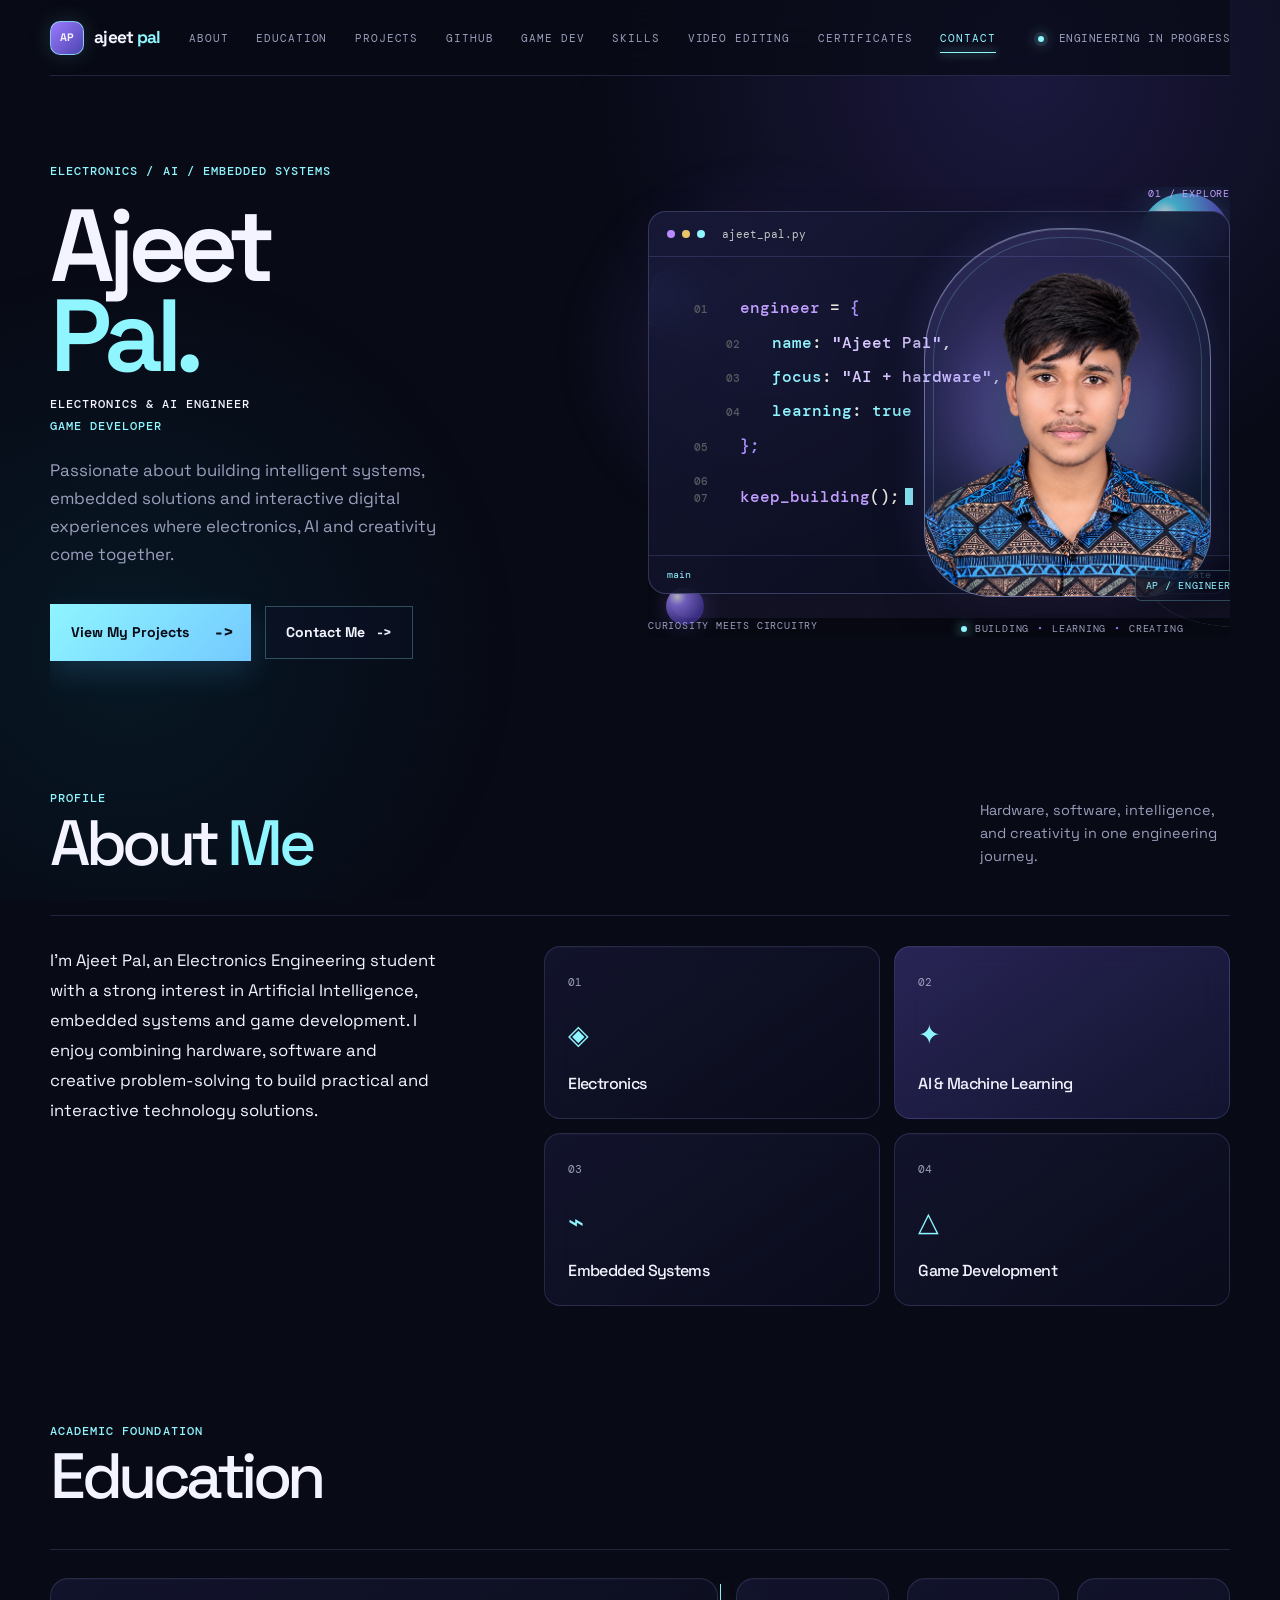
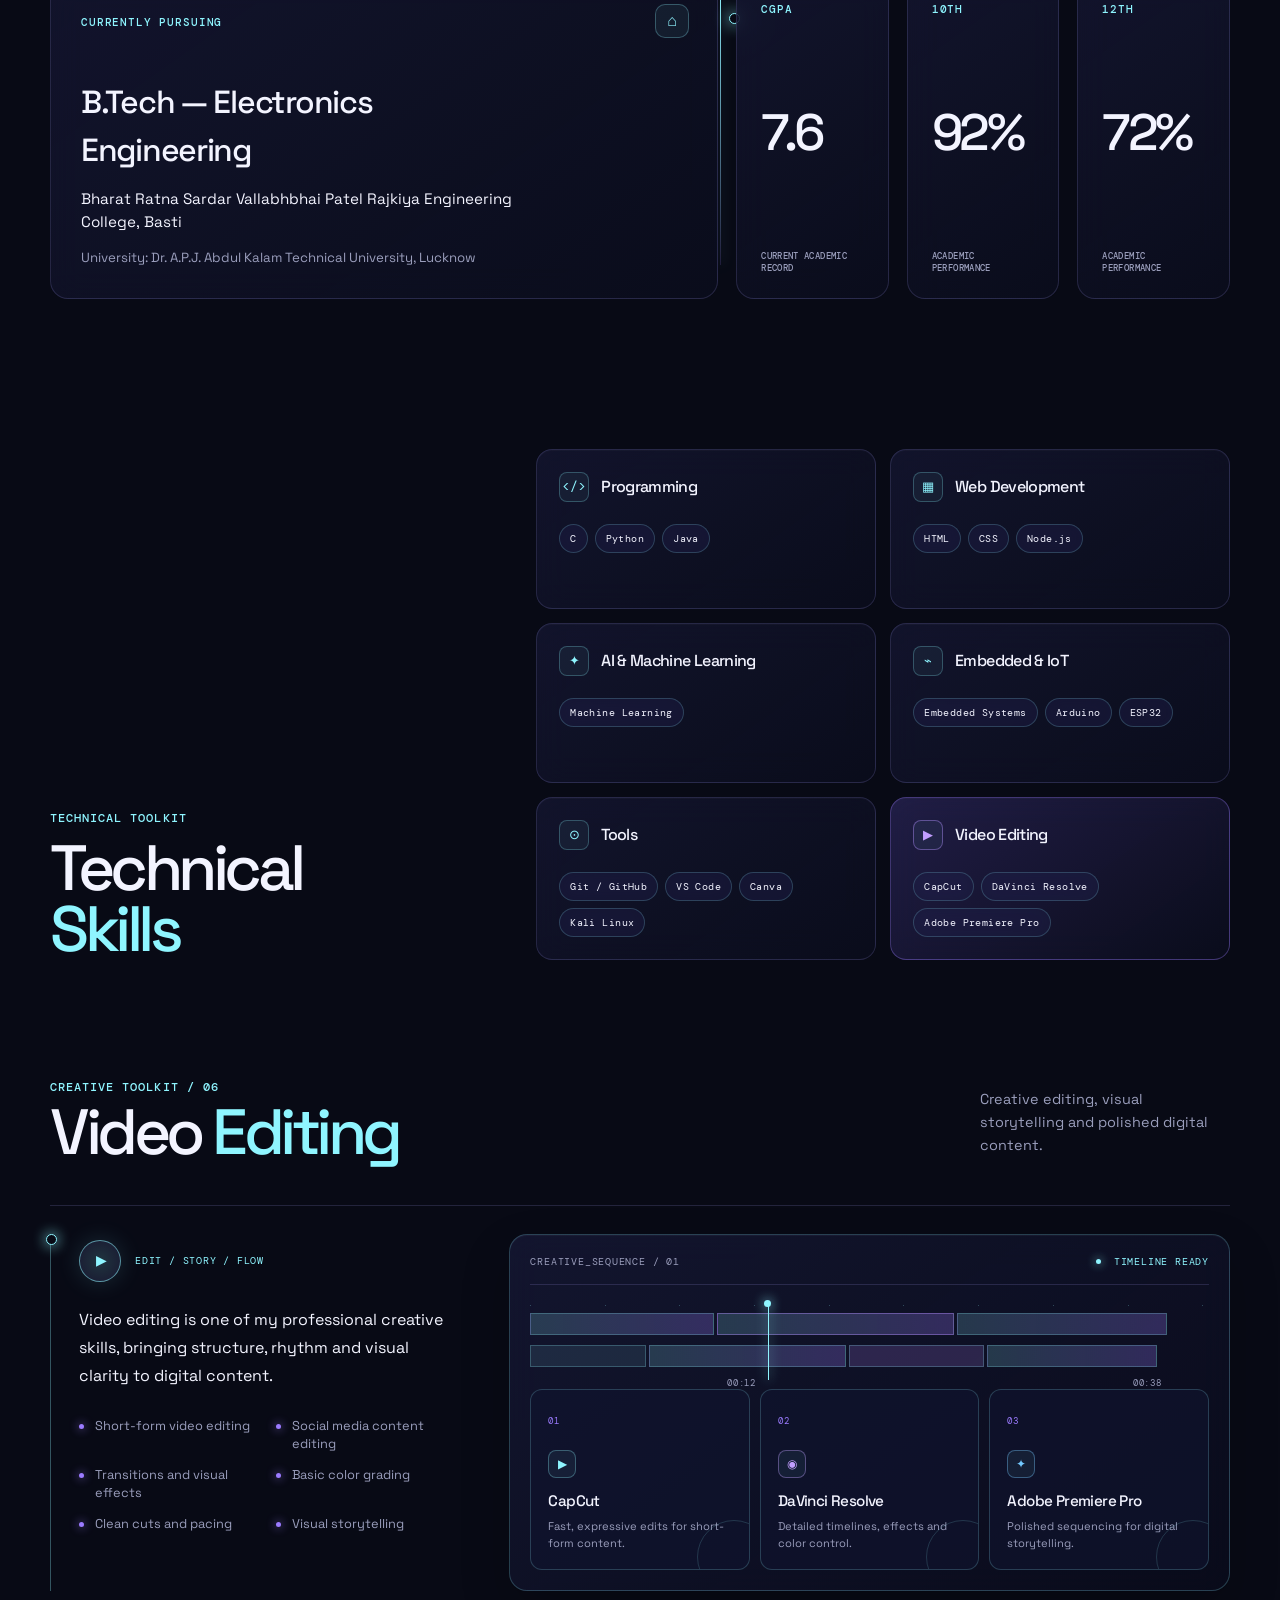
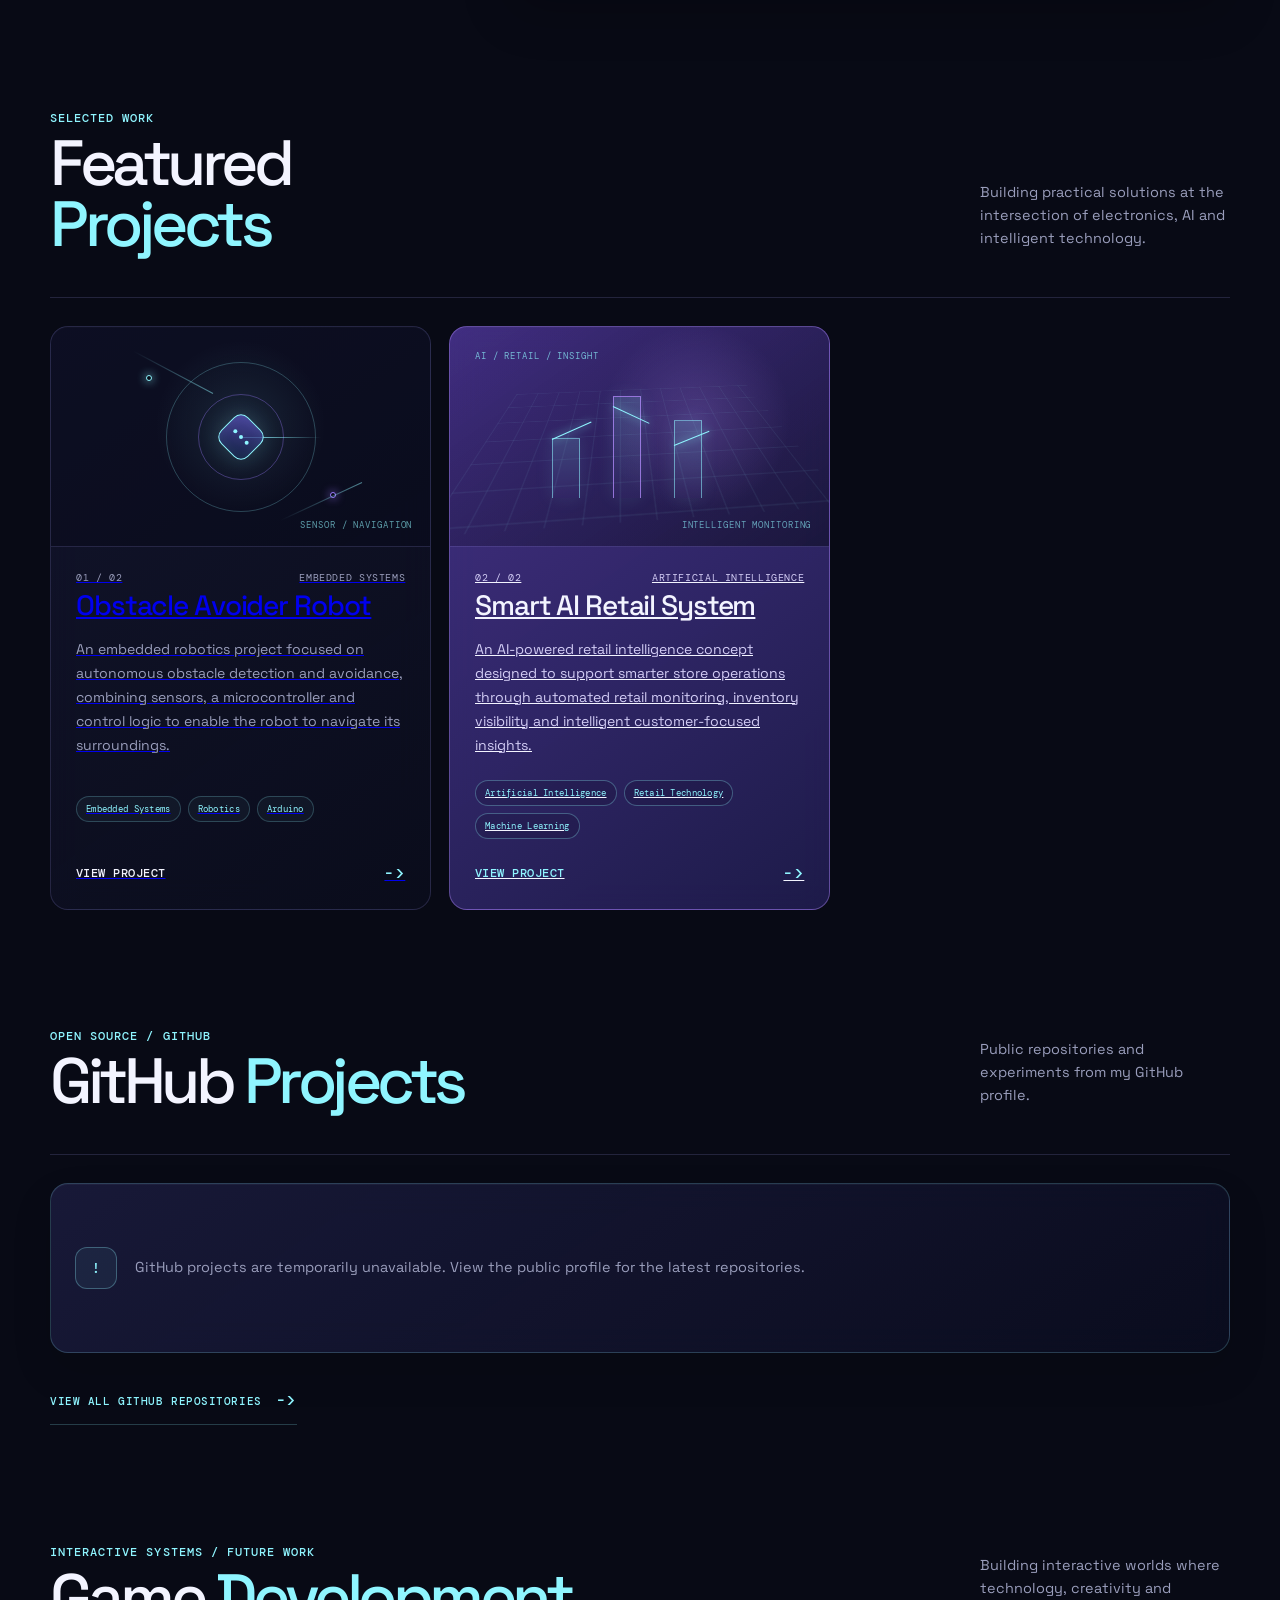
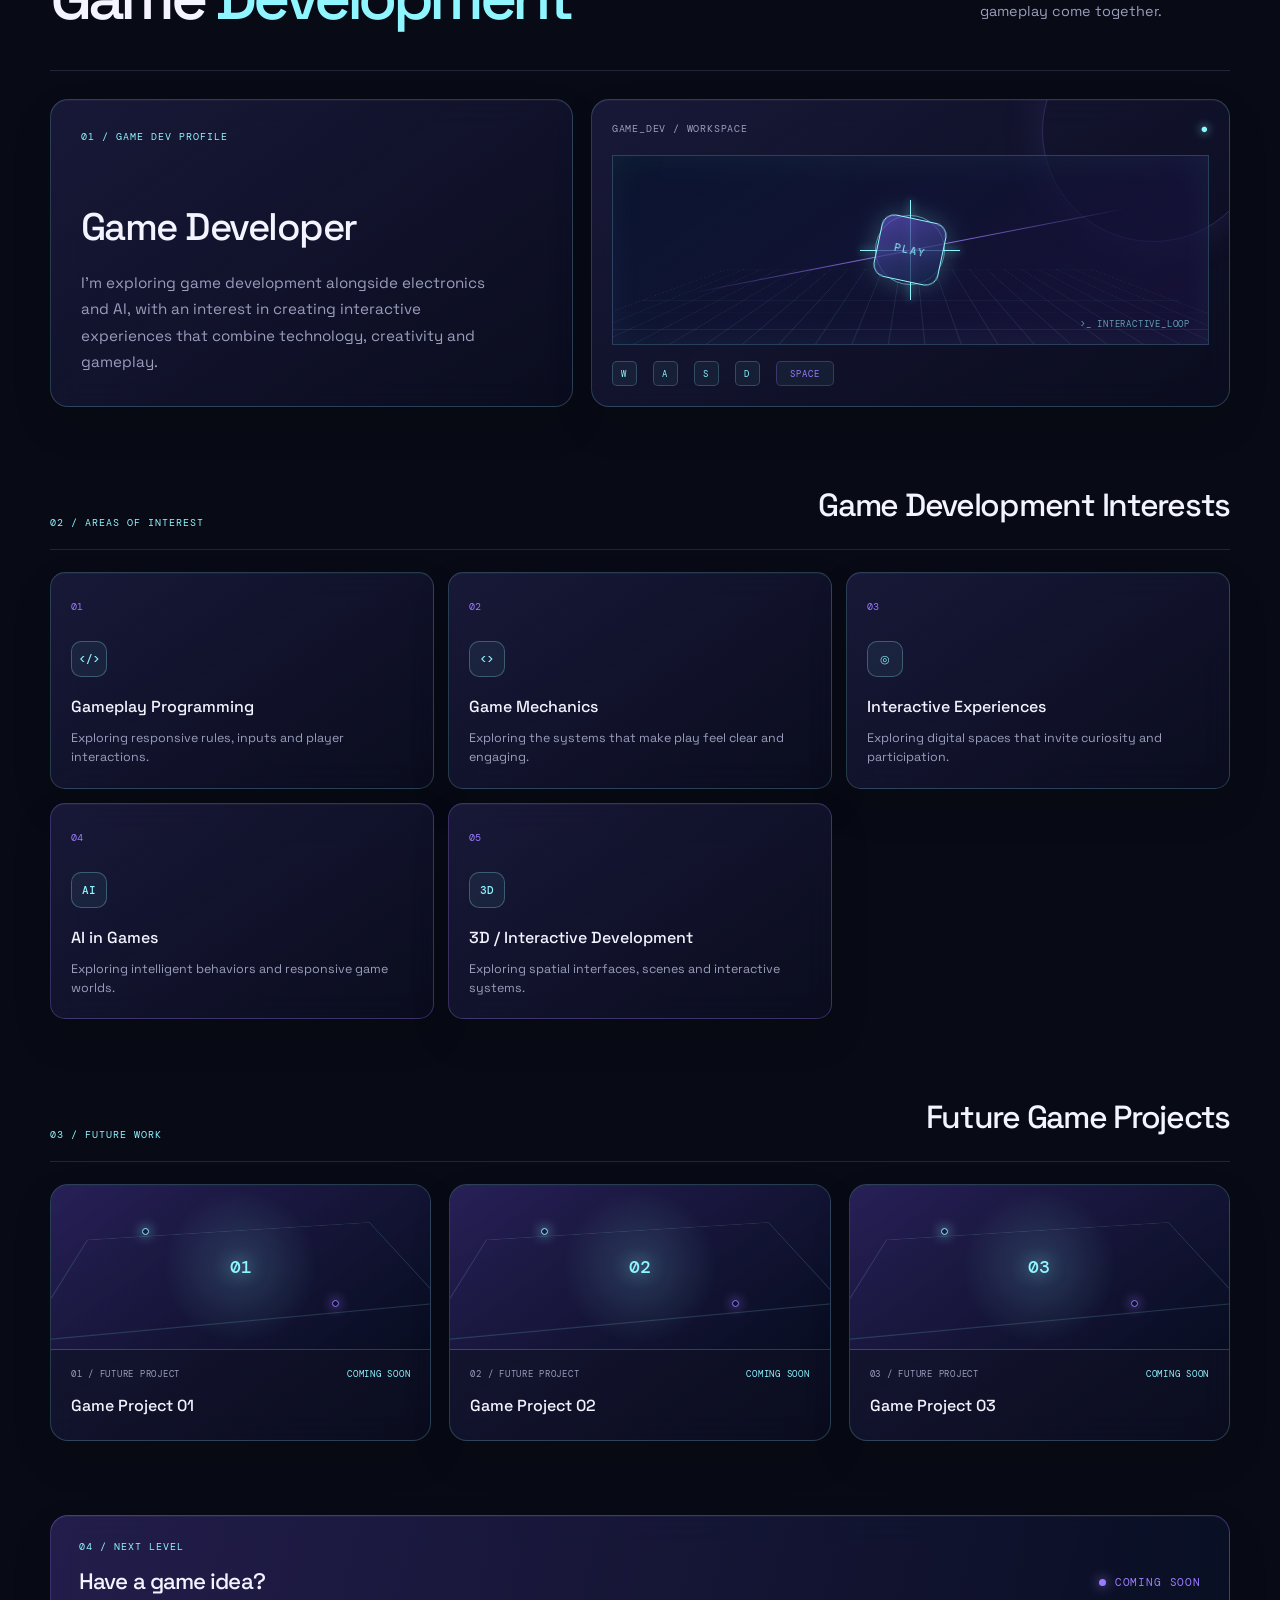
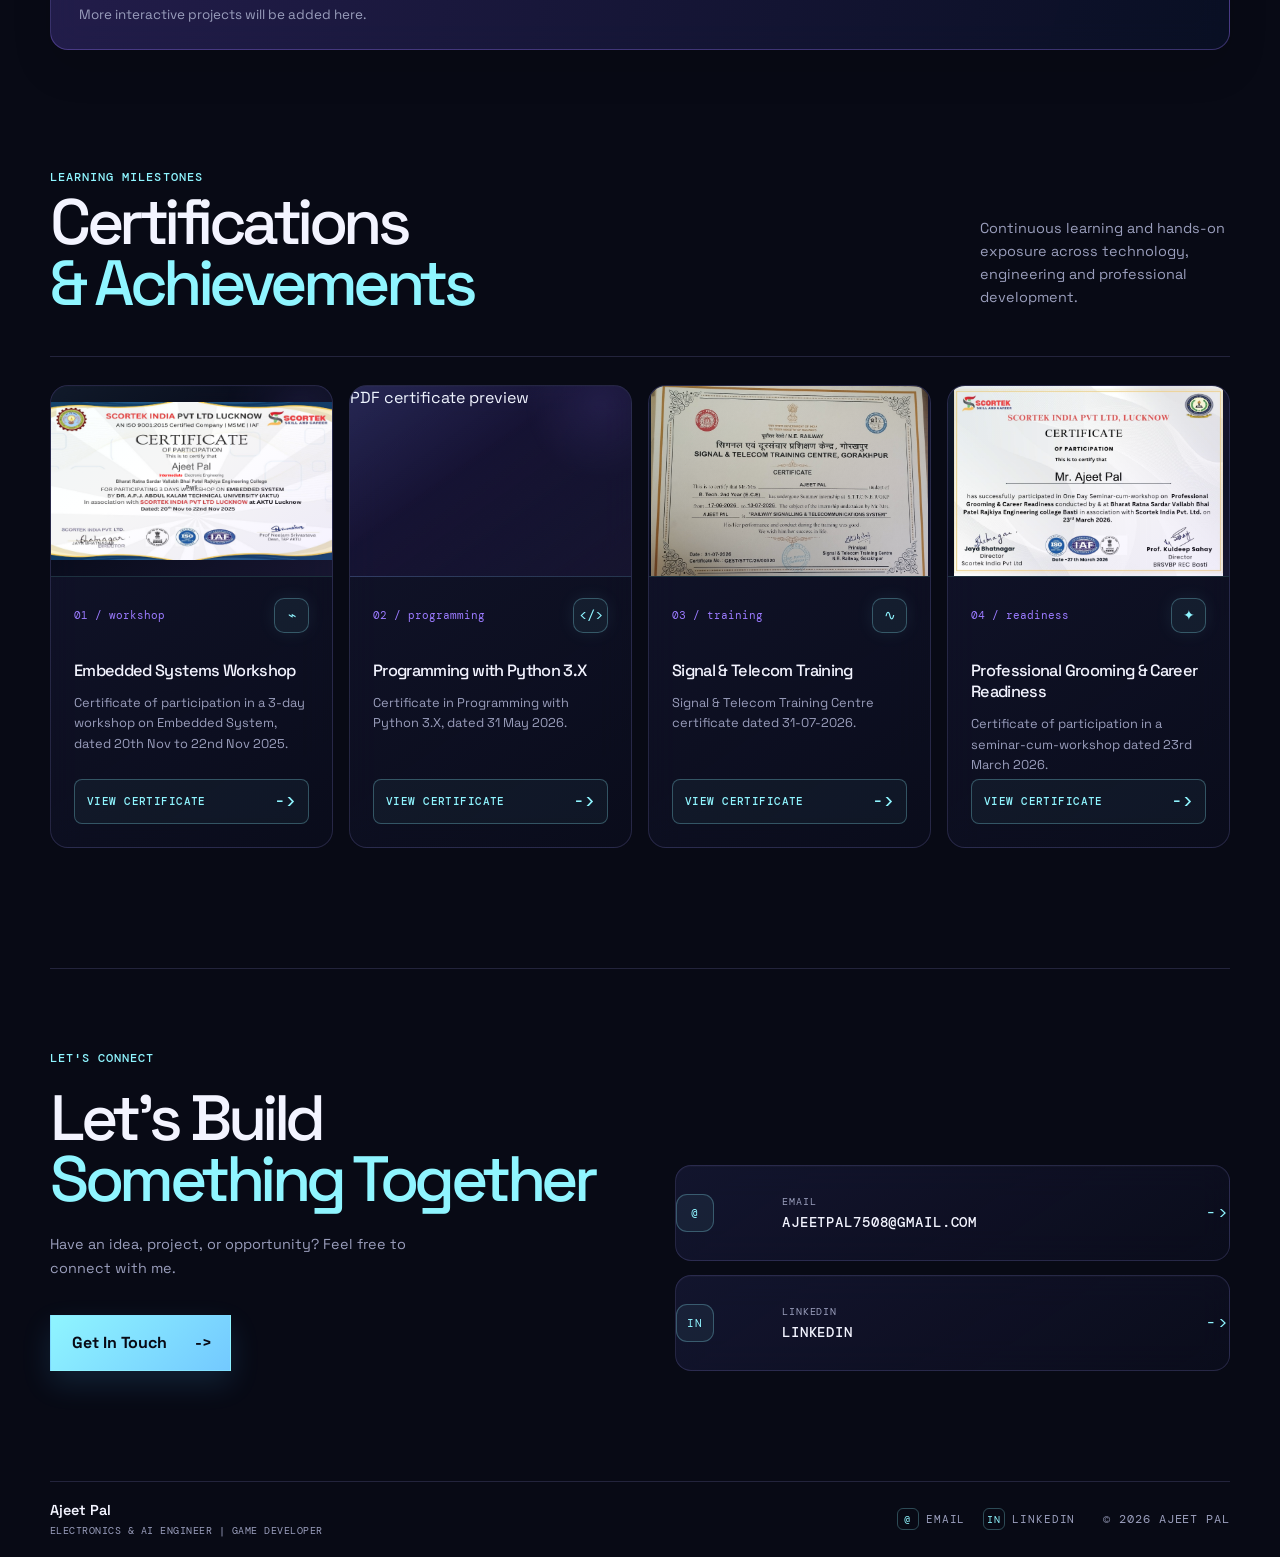
==== commit 1313b402: "Add downloadable resume" ====
--- a/index.html
+++ b/index.html
@@ -3,18 +3,48 @@
 <head>
   <meta charset="UTF-8">
   <meta name="viewport" content="width=device-width, initial-scale=1.0">
-  <meta name="description" content="Portfolio of Ajeet Pal — Electronics &amp; AI Engineer and Game Developer, exploring AI, embedded systems, machine learning and interactive technology.">
+  <meta name="description" content="Portfolio of Ajeet Pal — Electronics &amp; AI Engineer and Game Developer, exploring AI, embedded systems, machine learning, video editing and interactive technology.">
   <meta name="author" content="Ajeet Pal">
   <meta name="theme-color" content="#080a15">
+  <meta name="robots" content="index, follow">
   <meta property="og:title" content="Ajeet Pal | Electronics &amp; AI Engineer | Game Developer">
-  <meta property="og:description" content="Portfolio of Ajeet Pal — Electronics &amp; AI Engineer and Game Developer, exploring AI, embedded systems, machine learning and interactive technology.">
+  <meta property="og:description" content="Portfolio of Ajeet Pal — Electronics &amp; AI Engineer and Game Developer, exploring AI, embedded systems, machine learning, video editing and interactive technology.">
   <meta property="og:type" content="website">
+  <meta property="og:image" content="https://ajeetpal7508-design.github.io/vibe-coding-landing/assets/ajeet-profile.png">
+  <meta property="og:url" content="https://ajeetpal7508-design.github.io/vibe-coding-landing/">
+  <meta name="twitter:card" content="summary_large_image">
+  <meta name="twitter:title" content="Ajeet Pal | Electronics &amp; AI Engineer | Game Developer">
+  <meta name="twitter:description" content="Portfolio of Ajeet Pal — Electronics &amp; AI Engineer and Game Developer, exploring AI, embedded systems, machine learning, video editing and interactive technology.">
+  <meta name="twitter:image" content="https://ajeetpal7508-design.github.io/vibe-coding-landing/assets/ajeet-profile.png">
   <title>Ajeet Pal | Electronics &amp; AI Engineer | Game Developer</title>
+  <link rel="canonical" href="https://ajeetpal7508-design.github.io/vibe-coding-landing/">
   <link rel="preconnect" href="https://fonts.googleapis.com">
   <link rel="preconnect" href="https://fonts.gstatic.com" crossorigin>
   <link href="https://fonts.googleapis.com/css2?family=DM+Mono:wght@400;500&family=Space+Grotesk:wght@400;500;600;700&display=swap" rel="stylesheet">
   <link rel="icon" type="image/svg+xml" href="assets/favicon.svg">
   <link rel="stylesheet" href="style.css">
+  <script type="application/ld+json">
+  {
+    "@context": "https://schema.org",
+    "@type": "Person",
+    "name": "Ajeet Pal",
+    "url": "https://ajeetpal7508-design.github.io/vibe-coding-landing/",
+    "image": "https://ajeetpal7508-design.github.io/vibe-coding-landing/assets/ajeet-profile.png",
+    "jobTitle": "Electronics & AI Engineer and Game Developer",
+    "description": "Portfolio of Ajeet Pal — Electronics & AI Engineer and Game Developer, exploring AI, embedded systems, machine learning, video editing and interactive technology.",
+    "knowsAbout": [
+      "Electronics",
+      "Artificial Intelligence",
+      "Machine Learning",
+      "Embedded Systems",
+      "Game Development",
+      "Video Editing"
+    ],
+    "sameAs": [
+      "https://www.linkedin.com/in/ajeet-pal-542093398/"
+    ]
+  }
+  </script>
 </head>
 <body>
   <div class="page-shell">
@@ -31,7 +61,10 @@
         <a href="#about">About</a>
         <a href="#education">Education</a>
         <a href="#projects">Projects</a>
+        <a href="#github-projects">GitHub</a>
+        <a href="#game-development">Game Dev</a>
         <a href="#skills">Skills</a>
+        <a href="#video-editing">Video Editing</a>
         <a href="#certifications">Certificates</a>
         <a href="#contact">Contact</a>
       </nav>
@@ -60,9 +93,17 @@
             <span class="hero-particle particle-three"></span>
             <span class="circuit-line circuit-one"></span>
             <span class="circuit-line circuit-two"></span>
+            <span class="neural-line neural-line-one"></span>
+            <span class="neural-line neural-line-two"></span>
+            <span class="neural-line neural-line-three"></span>
+            <span class="neural-node neural-node-one"></span>
+            <span class="neural-node neural-node-two"></span>
+            <span class="neural-node neural-node-three"></span>
+            <span class="neural-node neural-node-four"></span>
             <div class="orb orb-large"></div>
             <div class="orb orb-small"></div>
             <div class="tech-cube"><span>AI</span></div>
+            <div class="microchip"><span class="chip-core">AP</span><i></i><i></i><i></i><i></i><i></i><i></i><i></i><i></i></div>
             <div class="tech-chip chip-python">PY</div>
             <div class="tech-chip chip-circuit">&lt;/&gt;</div>
             <div class="scene-ring ring-one"></div>
@@ -168,6 +209,42 @@
           <article class="skill-category"><div class="skill-category-heading"><span class="skill-icon">✦</span><h3>AI &amp; Machine Learning</h3></div><div class="skill-list"><span class="skill-badge">Machine Learning</span></div></article>
           <article class="skill-category"><div class="skill-category-heading"><span class="skill-icon">⌁</span><h3>Embedded &amp; IoT</h3></div><div class="skill-list"><span class="skill-badge">Embedded Systems</span><span class="skill-badge">Arduino</span><span class="skill-badge">ESP32</span></div></article>
           <article class="skill-category"><div class="skill-category-heading"><span class="skill-icon">⊙</span><h3>Tools</h3></div><div class="skill-list"><span class="skill-badge">Git / GitHub</span><span class="skill-badge">VS Code</span><span class="skill-badge">Canva</span><span class="skill-badge">Kali Linux</span></div></article>
+          <article class="skill-category skill-category-video"><div class="skill-category-heading"><span class="skill-icon">&#9654;</span><h3>Video Editing</h3></div><div class="skill-list"><span class="skill-badge">CapCut</span><span class="skill-badge">DaVinci Resolve</span><span class="skill-badge">Adobe Premiere Pro</span></div></article>
+        </div>
+      </section>
+
+      <section class="video-editing-section reveal" id="video-editing" aria-labelledby="video-editing-title">
+        <div class="section-heading video-editing-heading">
+          <div>
+            <p class="eyebrow">Creative toolkit / 06</p>
+            <h2 id="video-editing-title">Video <span class="accent-text">Editing</span></h2>
+          </div>
+          <p class="section-note">Creative editing, visual storytelling and polished digital content.</p>
+        </div>
+        <div class="video-editing-layout">
+          <div class="video-editing-copy">
+            <div class="video-signal" aria-hidden="true"><span class="play-orb">&#9654;</span><span class="signal-label">EDIT / STORY / FLOW</span></div>
+            <p>Video editing is one of my professional creative skills, bringing structure, rhythm and visual clarity to digital content.</p>
+            <ul class="editing-focus-list">
+              <li>Short-form video editing</li>
+              <li>Social media content editing</li>
+              <li>Transitions and visual effects</li>
+              <li>Basic color grading</li>
+              <li>Clean cuts and pacing</li>
+              <li>Visual storytelling</li>
+            </ul>
+          </div>
+          <div class="editing-console" aria-label="Video editing tools and timeline visual">
+            <div class="console-header"><span>creative_sequence / 01</span><span class="console-live"><i></i> timeline ready</span></div>
+            <div class="timeline-visual" aria-hidden="true">
+              <span class="timeline-playhead"></span><span class="timeline-track track-video"><i></i><i></i><i></i></span><span class="timeline-track track-audio"><i></i><i></i><i></i><i></i></span><span class="timeline-marker marker-one">00:12</span><span class="timeline-marker marker-two">00:38</span>
+            </div>
+            <div class="editing-tools">
+              <article class="editing-tool-card"><span class="tool-index">01</span><span class="tool-glyph">&#9654;</span><h3>CapCut</h3><p>Fast, expressive edits for short-form content.</p></article>
+              <article class="editing-tool-card tool-card-violet"><span class="tool-index">02</span><span class="tool-glyph">&#9673;</span><h3>DaVinci Resolve</h3><p>Detailed timelines, effects and color control.</p></article>
+              <article class="editing-tool-card tool-card-blue"><span class="tool-index">03</span><span class="tool-glyph">&#10022;</span><h3>Adobe Premiere Pro</h3><p>Polished sequencing for digital storytelling.</p></article>
+            </div>
+          </div>
         </div>
       </section>
 
@@ -180,7 +257,7 @@
           <p class="section-note">Building practical solutions at the intersection of electronics, AI and intelligent technology.</p>
         </div>
         <div class="project-grid">
-          <article class="project-card">
+          <a class="project-card" href="project-obstacle-robot.html" aria-label="View project: Obstacle Avoider Robot">
             <div class="project-visual robotics-visual" aria-hidden="true">
               <span class="radar-ring radar-ring-one"></span>
               <span class="radar-ring radar-ring-two"></span>
@@ -196,9 +273,9 @@
             <h3>Obstacle Avoider Robot</h3>
             <p>An embedded robotics project focused on autonomous obstacle detection and avoidance, combining sensors, a microcontroller and control logic to enable the robot to navigate its surroundings.</p>
             <div class="project-tags" aria-label="Project categories"><span>Embedded Systems</span><span>Robotics</span><span>Arduino</span></div>
-            <span class="project-link project-coming-soon" aria-disabled="true">View Project <small>Coming Soon</small><span aria-hidden="true">-&gt;</span></span>
-          </article>
-          <article class="project-card project-card-lime">
+            <span class="project-link">View Project <span aria-hidden="true">-&gt;</span></span>
+          </a>
+          <a class="project-card project-card-lime" href="project-smart-ai-retail.html" aria-label="View project: Smart AI Retail System">
             <div class="project-visual retail-visual" aria-hidden="true">
               <span class="retail-grid"></span>
               <span class="retail-store store-one"></span>
@@ -214,9 +291,87 @@
             <h3>Smart AI Retail System</h3>
             <p>An AI-powered retail intelligence concept designed to support smarter store operations through automated retail monitoring, inventory visibility and intelligent customer-focused insights.</p>
             <div class="project-tags" aria-label="Project categories"><span>Artificial Intelligence</span><span>Retail Technology</span><span>Machine Learning</span></div>
-            <span class="project-link project-coming-soon" aria-disabled="true">View Project <small>Coming Soon</small><span aria-hidden="true">-&gt;</span></span>
-          </article>
-        </div>
+            <span class="project-link">View Project <span aria-hidden="true">-&gt;</span></span>
+          </a>
+        </div>
+      </section>
+
+      <section class="github-projects reveal" id="github-projects" aria-labelledby="github-projects-title">
+        <div class="section-heading">
+          <div>
+            <p class="eyebrow">Open source / GitHub</p>
+            <h2 id="github-projects-title">GitHub <span class="accent-text">Projects</span></h2>
+          </div>
+          <p class="section-note">Public repositories and experiments from my GitHub profile.</p>
+        </div>
+        <div class="github-project-grid" id="github-project-grid" aria-live="polite">
+          <article class="github-project-status" data-github-status>
+            <span class="github-status-mark" aria-hidden="true">...</span>
+            <p>Loading public repositories...</p>
+          </article>
+        </div>
+        <a class="github-all-link" href="https://github.com/ajeetpal7508-design" target="_blank" rel="noopener noreferrer">
+          View All GitHub Repositories <span aria-hidden="true">-&gt;</span>
+        </a>
+      </section>
+
+      <section class="game-development reveal" id="game-development" aria-labelledby="game-development-title">
+        <div class="section-heading">
+          <div>
+            <p class="eyebrow">Interactive systems / future work</p>
+            <h2 id="game-development-title">Game <span class="accent-text">Development</span></h2>
+          </div>
+          <p class="section-note">Building interactive worlds where technology, creativity and gameplay come together.</p>
+        </div>
+
+        <div class="game-dev-profile">
+          <article class="game-profile-copy">
+            <p class="game-panel-label">01 / Game dev profile</p>
+            <h3>Game Developer</h3>
+            <p>I&rsquo;m exploring game development alongside electronics and AI, with an interest in creating interactive experiences that combine technology, creativity and gameplay.</p>
+          </article>
+          <div class="game-console-visual" aria-label="Game development workspace visual">
+            <div class="game-console-topline"><span>GAME_DEV / WORKSPACE</span><span class="console-dot">●</span></div>
+            <div class="game-console-screen" aria-hidden="true">
+              <span class="console-crosshair"></span>
+              <span class="console-horizon"></span>
+              <span class="console-cube">PLAY</span>
+              <span class="console-code">&gt;_ interactive_loop</span>
+            </div>
+            <div class="game-console-keys" aria-hidden="true"><span>W</span><span>A</span><span>S</span><span>D</span><span>SPACE</span></div>
+          </div>
+        </div>
+
+        <div class="game-interests-block">
+          <div class="game-subheading">
+            <p class="game-panel-label">02 / Areas of interest</p>
+            <h3>Game Development Interests</h3>
+          </div>
+          <div class="game-interest-grid">
+            <article class="game-interest-card"><span class="game-interest-index">01</span><span class="game-interest-icon">&lt;/&gt;</span><h4>Gameplay Programming</h4><p>Exploring responsive rules, inputs and player interactions.</p></article>
+            <article class="game-interest-card"><span class="game-interest-index">02</span><span class="game-interest-icon">&lt;&gt;</span><h4>Game Mechanics</h4><p>Exploring the systems that make play feel clear and engaging.</p></article>
+            <article class="game-interest-card"><span class="game-interest-index">03</span><span class="game-interest-icon">◎</span><h4>Interactive Experiences</h4><p>Exploring digital spaces that invite curiosity and participation.</p></article>
+            <article class="game-interest-card"><span class="game-interest-index">04</span><span class="game-interest-icon">AI</span><h4>AI in Games</h4><p>Exploring intelligent behaviors and responsive game worlds.</p></article>
+            <article class="game-interest-card"><span class="game-interest-index">05</span><span class="game-interest-icon">3D</span><h4>3D / Interactive Development</h4><p>Exploring spatial interfaces, scenes and interactive systems.</p></article>
+          </div>
+        </div>
+
+        <div class="game-future-block">
+          <div class="game-subheading">
+            <p class="game-panel-label">03 / Future work</p>
+            <h3>Future Game Projects</h3>
+          </div>
+          <div class="game-project-grid">
+            <article class="game-project-placeholder" aria-label="Game Project 01, coming soon"><div class="game-project-screen" aria-hidden="true"><span>01</span><i></i><i></i></div><div class="game-project-meta"><span>01 / FUTURE PROJECT</span><strong>Coming Soon</strong></div><h4>Game Project 01</h4></article>
+            <article class="game-project-placeholder" aria-label="Game Project 02, coming soon"><div class="game-project-screen" aria-hidden="true"><span>02</span><i></i><i></i></div><div class="game-project-meta"><span>02 / FUTURE PROJECT</span><strong>Coming Soon</strong></div><h4>Game Project 02</h4></article>
+            <article class="game-project-placeholder" aria-label="Game Project 03, coming soon"><div class="game-project-screen" aria-hidden="true"><span>03</span><i></i><i></i></div><div class="game-project-meta"><span>03 / FUTURE PROJECT</span><strong>Coming Soon</strong></div><h4>Game Project 03</h4></article>
+          </div>
+        </div>
+
+        <aside class="game-future-cta" aria-label="Future game development call to action">
+          <div><p class="game-panel-label">04 / Next level</p><h3>Have a game idea?</h3><p>More interactive projects will be added here.</p></div>
+          <span class="game-coming-soon"><i aria-hidden="true"></i> Coming Soon</span>
+        </aside>
       </section>
 
       <section class="certifications-section reveal" id="certifications" aria-labelledby="certifications-title">
@@ -229,27 +384,50 @@
         </div>
         <div class="certificate-grid">
           <article class="certificate-card">
-            <div class="certificate-topline"><span>01</span><span class="certificate-icon">⌁</span></div>
-            <h3>Embedded Systems Workshop Certificate</h3>
-            <p>Hands-on exposure to embedded systems and practical electronics concepts.</p>
+            <div class="certificate-media image-media"><img src="assets/certificates/embedded-systems-workshop.png" alt="Embedded Systems Workshop certificate for Ajeet Pal" width="1500" height="843" loading="lazy"></div>
+            <div class="certificate-content">
+              <div class="certificate-topline"><span>01 / workshop</span><span class="certificate-icon">⌁</span></div>
+              <h3>Embedded Systems Workshop</h3>
+              <p>Certificate of participation in a 3-day workshop on Embedded System, dated 20th Nov to 22nd Nov 2025.</p>
+              <button class="certificate-button" type="button" data-certificate="assets/certificates/embedded-systems-workshop.png" data-certificate-type="image" data-certificate-title="Embedded Systems Workshop">View Certificate <span aria-hidden="true">-&gt;</span></button>
+            </div>
           </article>
           <article class="certificate-card">
-            <div class="certificate-topline"><span>02</span><span class="certificate-icon">&lt;/&gt;</span></div>
-            <h3>Python 3 Certificate</h3>
-            <p>Certification focused on Python programming fundamentals and development.</p>
+            <div class="certificate-media pdf-media"><object data="assets/certificates/python-3-certificate.pdf" type="application/pdf" aria-label="Programming with Python 3.X certificate preview"><span>PDF certificate preview</span></object></div>
+            <div class="certificate-content">
+              <div class="certificate-topline"><span>02 / programming</span><span class="certificate-icon">&lt;/&gt;</span></div>
+              <h3>Programming with Python 3.X</h3>
+              <p>Certificate in Programming with Python 3.X, dated 31 May 2026.</p>
+              <button class="certificate-button" type="button" data-certificate="assets/certificates/python-3-certificate.pdf" data-certificate-type="pdf" data-certificate-title="Programming with Python 3.X">View Certificate <span aria-hidden="true">-&gt;</span></button>
+            </div>
           </article>
           <article class="certificate-card">
-            <div class="certificate-topline"><span>03</span><span class="certificate-icon">∿</span></div>
-            <h3>Signal &amp; Telecom Training Certificate</h3>
-            <p>Training exposure to signal and telecommunication concepts.</p>
+            <div class="certificate-media image-media"><img src="assets/certificates/signal-telecom-training.jpg" alt="Signal and Telecom Training certificate for Ajeet Pal" width="1152" height="1536" loading="lazy"></div>
+            <div class="certificate-content">
+              <div class="certificate-topline"><span>03 / training</span><span class="certificate-icon">∿</span></div>
+              <h3>Signal &amp; Telecom Training</h3>
+              <p>Signal &amp; Telecom Training Centre certificate dated 31-07-2026.</p>
+              <button class="certificate-button" type="button" data-certificate="assets/certificates/signal-telecom-training.jpg" data-certificate-type="image" data-certificate-title="Signal &amp; Telecom Training">View Certificate <span aria-hidden="true">-&gt;</span></button>
+            </div>
           </article>
           <article class="certificate-card">
-            <div class="certificate-topline"><span>04</span><span class="certificate-icon">✦</span></div>
-            <h3>Professional Grooming &amp; Career Readiness Certificate</h3>
-            <p>Professional development focused on workplace readiness and career skills.</p>
-          </article>
-        </div>
-      </section>
+            <div class="certificate-media image-media"><img src="assets/certificates/professional-grooming-career-readiness.jpg" alt="Professional Grooming and Career Readiness certificate for Ajeet Pal" width="1600" height="1127" loading="lazy"></div>
+            <div class="certificate-content">
+              <div class="certificate-topline"><span>04 / readiness</span><span class="certificate-icon">✦</span></div>
+              <h3>Professional Grooming &amp; Career Readiness</h3>
+              <p>Certificate of participation in a seminar-cum-workshop dated 23rd March 2026.</p>
+              <button class="certificate-button" type="button" data-certificate="assets/certificates/professional-grooming-career-readiness.jpg" data-certificate-type="image" data-certificate-title="Professional Grooming &amp; Career Readiness">View Certificate <span aria-hidden="true">-&gt;</span></button>
+            </div>
+          </article>
+        </div>
+      </section>
+
+      <div class="certificate-lightbox" id="certificate-lightbox" role="dialog" aria-modal="true" aria-labelledby="lightbox-title" hidden>
+        <div class="lightbox-panel">
+          <div class="lightbox-header"><h2 id="lightbox-title">Certificate preview</h2><button class="lightbox-close" type="button" aria-label="Close certificate preview">&times;</button></div>
+          <div class="lightbox-content"></div>
+        </div>
+      </div>
 
       <section class="contact-section reveal" id="contact" aria-labelledby="contact-title">
         <div>
--- a/style.css
+++ b/style.css
@@ -267,16 +267,25 @@
 .circuit-line::after { position: absolute; right: 0; top: -2px; width: 5px; height: 5px; border: 1px solid var(--cyan); border-radius: 50%; content: ""; box-shadow: 0 0 10px rgba(143,245,255,.55); }
 .circuit-one { top: 32%; left: 13%; width: 120px; transform: rotate(26deg); }
 .circuit-two { right: 17%; bottom: 27%; width: 90px; transform: rotate(-24deg); animation-delay: -2s; }
+.neural-line { position: absolute; height: 1px; transform-origin: left center; background: linear-gradient(90deg, rgba(143,245,255,.06), rgba(143,245,255,.52), rgba(155,123,255,.08)); opacity: .75; }
+.neural-line-one { top: 26%; left: 24%; width: 170px; transform: rotate(17deg); }
+.neural-line-two { top: 39%; right: 16%; width: 145px; transform: rotate(-29deg); }
+.neural-line-three { right: 22%; bottom: 29%; width: 155px; transform: rotate(18deg); background: linear-gradient(90deg, rgba(155,123,255,.08), rgba(155,123,255,.48), rgba(143,245,255,.08)); }
+.neural-node { position: absolute; z-index: 1; width: 7px; height: 7px; border: 1px solid var(--cyan); border-radius: 50%; background: #0b102a; box-shadow: 0 0 0 3px rgba(143,245,255,.08), 0 0 15px rgba(143,245,255,.7); animation: node-pulse 4s ease-in-out infinite; }
+.neural-node-one { top: 25%; left: 23%; }.neural-node-two { top: 39%; right: 15%; animation-delay: -1s; }.neural-node-three { right: 21%; bottom: 28%; border-color: var(--violet); box-shadow: 0 0 0 3px rgba(155,123,255,.08), 0 0 15px rgba(155,123,255,.7); animation-delay: -2s; }.neural-node-four { right: 38%; bottom: 43%; width: 5px; height: 5px; animation-delay: -3s; }
 .orb { border-radius: 50%; opacity: .8; filter: blur(.3px); }
 .orb-large { top: 5%; right: 4%; width: 92px; height: 92px; background: radial-gradient(circle at 28% 25%, #ddfaff 0 4%, #54d9f7 16%, #5e4bc6 63%, transparent 72%); box-shadow: 0 0 40px rgba(99,188,255,.3); animation: drift 7s ease-in-out infinite; }
 .orb-small { bottom: 5%; left: 7%; width: 38px; height: 38px; background: radial-gradient(circle at 30% 25%, #fff, #9d83ff 23%, #4737a4 70%); box-shadow: 0 0 25px rgba(155,123,255,.36); animation: drift 5s ease-in-out -2s infinite; }
 .tech-cube { top: 22%; left: 4%; display: grid; width: 58px; height: 58px; place-items: center; border: 1px solid rgba(143,245,255,.42); border-radius: 12px; color: var(--cyan); background: linear-gradient(135deg, rgba(90,83,188,.8), rgba(26,39,78,.8)); box-shadow: inset -8px -8px 18px rgba(0,0,0,.22), 0 16px 25px rgba(0,0,0,.22); font: 500 .76rem "DM Mono", monospace; transform: rotate(18deg) rotateX(18deg); animation: cube-float 6s ease-in-out infinite; }
+.microchip { position: absolute; right: 29%; bottom: 18%; display: grid; width: 66px; height: 66px; place-items: center; border: 1px solid rgba(143,245,255,.5); border-radius: 12px; background: linear-gradient(145deg, rgba(91,78,189,.72), rgba(16,35,68,.88)); box-shadow: inset 0 0 18px rgba(143,245,255,.1), 0 14px 28px rgba(0,0,0,.24), 0 0 24px rgba(155,123,255,.14); transform: rotate(-16deg) rotateX(20deg) translateZ(0); animation: chip-float 7s ease-in-out infinite; }
+.chip-core { display: grid; width: 34px; height: 34px; place-items: center; border: 1px solid rgba(143,245,255,.5); border-radius: 6px; color: var(--cyan); background: rgba(8,10,21,.5); font: 500 .6rem "DM Mono", monospace; }
+.microchip i { position: absolute; width: 9px; height: 1px; background: var(--cyan); box-shadow: 0 0 7px var(--cyan); }.microchip i:nth-of-type(1) { top: -5px; left: 12px; }.microchip i:nth-of-type(2) { top: -5px; right: 12px; }.microchip i:nth-of-type(3) { right: -5px; top: 15px; transform: rotate(90deg); }.microchip i:nth-of-type(4) { right: -5px; bottom: 15px; transform: rotate(90deg); }.microchip i:nth-of-type(5) { bottom: -5px; right: 12px; }.microchip i:nth-of-type(6) { bottom: -5px; left: 12px; }.microchip i:nth-of-type(7) { bottom: 15px; left: -5px; transform: rotate(90deg); }.microchip i:nth-of-type(8) { top: 15px; left: -5px; transform: rotate(90deg); }
 .tech-chip { padding: 8px 10px; border: 1px solid rgba(143,245,255,.3); border-radius: 7px; color: var(--text); background: rgba(24,25,58,.72); box-shadow: 0 12px 24px rgba(0,0,0,.2); font: 500 .6rem "DM Mono", monospace; backdrop-filter: blur(10px); }
 .chip-python { top: 11%; right: 30%; color: #ffe38f; transform: rotate(-9deg); }
 .chip-circuit { right: 4%; bottom: 18%; color: var(--cyan); transform: rotate(8deg); }
 .scene-ring { width: 180px; height: 180px; right: -12%; bottom: -6%; border: 1px solid rgba(143,245,255,.2); border-radius: 50%; transform: rotateX(64deg) rotateZ(-18deg); }
 .ring-two { width: 115px; height: 115px; right: 5%; bottom: 10%; border-color: rgba(181,140,255,.25); transform: rotateX(64deg) rotateZ(20deg); }
-.features, .skills-section, .projects, .education-section, .certifications-section { scroll-margin-top: 28px; }
+.features, .skills-section, .video-editing-section, .projects, .education-section, .certifications-section { scroll-margin-top: 28px; }
 .section-heading { border-color: var(--line); }
 .feature-card, .project-card, .education-card, .certificate-card { border-color: var(--line); background: linear-gradient(145deg, rgba(22,24,53,.72), rgba(12,14,31,.64)); box-shadow: inset 0 1px 0 rgba(255,255,255,.025); backdrop-filter: blur(16px); }
 .feature-card { transition: background .3s ease, transform .3s ease, box-shadow .3s ease; }
@@ -318,6 +327,32 @@
 .certificate-icon { display: grid; width: 35px; height: 35px; place-items: center; border: 1px solid rgba(143,245,255,.28); border-radius: 10px; color: var(--cyan); background: rgba(143,245,255,.06); font-size: .85rem; box-shadow: 0 0 18px rgba(143,245,255,.08); }
 .certificate-card h3 { position: relative; z-index: 1; max-width: 260px; margin: 45px 0 14px; font-size: 1.02rem; line-height: 1.3; }
 .certificate-card p { position: relative; z-index: 1; max-width: 280px; margin: 0; color: var(--muted); font-size: .8rem; line-height: 1.6; }
+.certificate-card { display: flex; min-width: 0; flex-direction: column; padding: 0; }
+.certificate-media { position: relative; display: grid; min-height: 190px; place-items: center; overflow: hidden; border-bottom: 1px solid rgba(143,245,255,.16); background: rgba(5,7,20,.58); }
+.certificate-media::after { position: absolute; inset: 0; pointer-events: none; content: ""; background: linear-gradient(145deg, rgba(143,245,255,.06), transparent 42%, rgba(155,123,255,.1)); }
+.certificate-media img, .certificate-media object { display: block; width: 100%; height: 190px; border: 0; object-fit: contain; }
+.certificate-media img { transition: transform .45s ease, filter .45s ease; }
+.certificate-card:hover .certificate-media img, .certificate-card:focus-within .certificate-media img { filter: brightness(1.06); transform: scale(1.035); }
+.pdf-media { background: linear-gradient(145deg, rgba(54,37,118,.4), rgba(5,7,20,.72)); }
+.pdf-media object { pointer-events: none; }
+.certificate-content { display: flex; min-height: 270px; flex-direction: column; padding: 21px 23px 23px; }
+.certificate-content .certificate-topline { flex: 0 0 auto; }
+.certificate-card h3 { margin: 27px 0 12px; }
+.certificate-button { display: inline-flex; align-items: center; justify-content: space-between; gap: 12px; width: 100%; margin-top: auto; padding: 11px 12px; border: 1px solid rgba(143,245,255,.28); border-radius: 8px; color: var(--cyan); background: rgba(143,245,255,.045); cursor: pointer; font: 500 .67rem "DM Mono", monospace; letter-spacing: .04em; text-align: left; text-transform: uppercase; transition: border-color .25s ease, background .25s ease, color .25s ease, transform .25s ease; }
+.certificate-button span { font-size: 1rem; transition: transform .25s ease; }
+.certificate-button:hover, .certificate-button:focus-visible { border-color: var(--cyan); color: var(--background); background: var(--cyan); box-shadow: 0 10px 24px rgba(143,245,255,.14); transform: translateY(-2px); }
+.certificate-button:hover span, .certificate-button:focus-visible span { transform: translateX(4px); }
+.certificate-lightbox[hidden] { display: none; }
+.certificate-lightbox { position: fixed; inset: 0; z-index: 100; display: grid; place-items: center; padding: 28px; background: rgba(3,4,13,.86); backdrop-filter: blur(18px); }
+.lightbox-panel { display: flex; width: min(1120px, 100%); height: min(92vh, 900px); flex-direction: column; border: 1px solid rgba(143,245,255,.3); border-radius: 18px; background: linear-gradient(145deg, rgba(24,26,57,.96), rgba(7,9,24,.96)); box-shadow: 0 30px 100px rgba(0,0,0,.56), 0 0 36px rgba(143,245,255,.08); }
+.lightbox-header { display: flex; align-items: center; justify-content: space-between; gap: 18px; padding: 15px 18px; border-bottom: 1px solid var(--line); }
+.lightbox-header h2 { font-size: 1rem; letter-spacing: -.03em; }
+.lightbox-close { display: grid; width: 36px; height: 36px; place-items: center; flex: 0 0 auto; border: 1px solid rgba(143,245,255,.28); border-radius: 9px; color: var(--cyan); background: rgba(143,245,255,.05); cursor: pointer; font: 400 1.45rem/1 "Space Grotesk", sans-serif; transition: border-color .2s ease, background .2s ease, color .2s ease; }
+.lightbox-close:hover, .lightbox-close:focus-visible { border-color: var(--cyan); color: var(--background); background: var(--cyan); }
+.lightbox-content { display: grid; min-height: 0; flex: 1; place-items: center; padding: 22px; }
+.lightbox-preview { display: block; width: 100%; height: 100%; border: 0; object-fit: contain; }
+.lightbox-content object.lightbox-preview { background: rgba(255,255,255,.04); }
+.lightbox-open { overflow: hidden; }
 .contact-section { border-color: var(--line); }
 .contact-note { max-width: 360px; margin: 24px 0 0; color: var(--muted); font-size: .9rem; line-height: 1.65; }
 .contact-links { border-color: var(--line); }
@@ -333,6 +368,8 @@
 @keyframes hero-photo-in { from { opacity: 0; transform: translate3d(var(--float-x), 18px, 0) scale(.96); } to { opacity: 1; transform: translate3d(var(--float-x), var(--float-y), 0) scale(1); } }
 @keyframes particle-drift { 50% { opacity: .35; transform: translate3d(8px, -12px, 0); } }
 @keyframes circuit-pulse { 50% { opacity: .35; transform: scaleX(.78) rotate(26deg); } }
+@keyframes node-pulse { 50% { opacity: .55; transform: scale(.78); } }
+@keyframes chip-float { 50% { transform: translate3d(5px, -9px, 0) rotate(-12deg) rotateX(20deg); } }
 @media (max-width: 1040px) {
   .site-nav { gap: 14px; margin-right: 22px; }
   .site-nav a { font-size: .6rem; }
@@ -347,6 +384,10 @@
   .tech-scene { inset: -10px -10px -8px; }
   .scene-ring.ring-one { right: 8%; }
   .scene-ring.ring-two { right: 20%; }
+  .microchip { right: 25%; bottom: 16%; width: 56px; height: 56px; }
+  .neural-line-one { width: 115px; }
+  .neural-line-two { width: 100px; }
+  .neural-line-three { width: 105px; }
   .profile-stage { right: 0; width: min(58%, 300px); }
   .hero-status { right: 4%; }
   .education-grid { grid-template-columns: 1fr; }
@@ -363,10 +404,22 @@
   .profile-frame { width: min(72%, 270px); height: 100%; }
   .profile-tag { right: 8%; bottom: 5%; }
   .code-window { margin-top: 18px; }
+  .microchip { right: 12%; bottom: 13%; width: 48px; height: 48px; }
+  .chip-core { width: 25px; height: 25px; font-size: .5rem; }
+  .microchip i { width: 7px; }
+  .neural-line-one { width: 85px; }
+  .neural-line-two { width: 70px; }
+  .neural-line-three { width: 78px; }
+  .neural-node-four { display: none; }
   .performance-grid, .certificate-grid { grid-template-columns: 1fr; }
   .stat-card { min-height: 145px; }
   .certificate-card { min-height: 220px; }
   .certificate-card h3 { margin-top: 30px; }
+  .certificate-media, .certificate-media img, .certificate-media object { height: 210px; }
+  .certificate-content { min-height: 260px; }
+  .certificate-lightbox { padding: 12px; }
+  .lightbox-panel { height: min(94vh, 900px); border-radius: 14px; }
+  .lightbox-content { padding: 10px; }
   .contact-row { grid-template-columns: 68px 1fr; gap: 10px; }
   .contact-row strong { font-size: .78rem; }
 }
@@ -406,6 +459,104 @@
   .hero.is-visible .hero-copy, .hero.is-visible .profile-stage { animation: none; }
 }
 
+/* Small-screen performance and layout guardrails */
+@media (max-width: 780px) {
+  html { overflow-x: hidden; }
+  body { overflow-x: hidden; }
+  .page-shell { width: min(calc(100% - 32px), var(--max-width)); }
+  .site-header { gap: 12px; }
+  .brand { min-width: 0; }
+  .brand > span:last-child { overflow: hidden; text-overflow: ellipsis; white-space: nowrap; }
+  .menu-toggle { display: grid; width: 44px; height: 44px; place-items: center; flex: 0 0 44px; padding: 0; }
+  .menu-icon { gap: 6px; }
+  .menu-icon span { width: 24px; height: 2px; }
+  .site-nav { right: 0; left: 0; box-shadow: 0 18px 34px rgba(0,0,0,.3); }
+  .site-nav a { min-height: 48px; display: flex; align-items: center; }
+  .hero { padding-top: 62px; padding-bottom: 82px; }
+  .hero-visual { min-height: 360px; margin-top: 48px; overflow: hidden; }
+  .hero::before { opacity: .45; filter: blur(18px); }
+  .tech-scene { opacity: .62; transform: scale(.9); transform-origin: center; }
+  .hero-particle, .neural-line, .neural-node-four, .scene-ring { display: none; }
+  .orb-large { width: 64px; height: 64px; }
+  .orb-small { width: 28px; height: 28px; }
+  .code-window { max-width: 100%; }
+  .hero-actions { gap: 10px; }
+  .primary-button, .secondary-button, .contact-cta { min-height: 48px; }
+  .project-grid, .certificate-grid, .detail-grid, .detail-flow { min-width: 0; }
+  .project-card, .certificate-card, .detail-card, .flow-step { min-width: 0; }
+  .project-card { transform: none; }
+  .project-card:hover, .project-card:focus-within { transform: none; }
+  .project-tags span, .skill-badge { max-width: 100%; overflow-wrap: anywhere; }
+  .video-editing-copy > p, .project-card p, .detail-card p, .flow-step p { overflow-wrap: anywhere; }
+  .contact-links, .contact-row, .footer-links { min-width: 0; }
+  .contact-row { min-height: 72px; }
+}
+
+@media (max-width: 520px) {
+  .page-shell { width: min(calc(100% - 24px), var(--max-width)); }
+  .site-header { min-height: 68px; }
+  .site-nav { top: 68px; }
+  .hero { padding-top: 54px; padding-bottom: 72px; }
+  h1 { font-size: clamp(3.45rem, 18vw, 5.8rem); }
+  h2 { font-size: clamp(2.25rem, 12vw, 3.5rem); }
+  .hero-description { font-size: .96rem; }
+  .hero-visual { min-height: 320px; margin-top: 34px; padding-bottom: 28px; }
+  .profile-stage { height: 310px; }
+  .profile-frame { width: min(74%, 250px); }
+  .hero-status { font-size: .55rem; }
+  .code-content { overflow-x: auto; }
+  .section-heading { padding-bottom: 28px; }
+  .section-note { max-width: 100%; font-size: .82rem; }
+  .features, .projects, .education-section, .skills-section, .video-editing-section, .certifications-section { padding-bottom: 78px; }
+  .feature-card { min-height: 190px; }
+  .skill-category { min-height: 0; padding: 18px; }
+  .project-visual { height: 180px; }
+  .project-card { min-height: 0; padding: 20px 19px 20px; }
+  .project-visual { margin: -20px -19px 20px; }
+  .project-card h3 { font-size: 1.45rem; }
+  .certificate-media, .certificate-media img, .certificate-media object { height: 205px; }
+  .certificate-content { min-height: 250px; padding: 18px 19px 19px; }
+  .certificate-card h3 { font-size: 1.08rem; }
+  .certificate-button { min-height: 46px; }
+  .editing-console { max-width: 100%; }
+  .editing-tools { grid-template-columns: 1fr; }
+  .contact-section { padding-top: 60px; padding-bottom: 72px; }
+  .contact-cta { width: 100%; justify-content: space-between; }
+  .contact-row { grid-template-columns: 38px minmax(0, 1fr) auto; padding: 14px 12px; }
+  .contact-copy strong { font-size: .75rem; }
+  .site-footer { gap: 18px; padding: 20px 0; }
+  .footer-identity span { max-width: 245px; line-height: 1.5; }
+  .footer-links { gap: 14px; flex-wrap: wrap; }
+}
+
+@media (prefers-reduced-motion: reduce) and (max-width: 780px) {
+  .tech-scene { opacity: .45; }
+  .project-visual, .certificate-media img { transition: none; }
+}
+
+@media (max-width: 520px) {
+  .hero-visual,
+  .hero-visual > *,
+  .about-content,
+  .skill-categories,
+  .video-editing-layout,
+  .project-grid,
+  .certificate-grid,
+  .contact-section {
+    min-width: 0;
+  }
+
+  .hero-visual { overflow: hidden; }
+  .tech-scene { overflow: hidden; animation: none; }
+  .profile-photo,
+  .orb,
+  .tech-cube,
+  .microchip { animation: none; }
+  .code-content { max-width: 100%; scrollbar-width: none; }
+  .code-content::-webkit-scrollbar { display: none; }
+  .reveal { transition: none; }
+}
+
 /* About, education, and skills presentation */
 .about-content { display: grid; grid-template-columns: .78fr 1.22fr; gap: 56px; align-items: stretch; padding-top: 30px; }
 .about-description { max-width: 390px; margin: 0; color: var(--text); font-size: 1.04rem; line-height: 1.8; }
@@ -430,12 +581,49 @@
 .skill-icon { display: grid; width: 30px; height: 30px; place-items: center; border: 1px solid rgba(143,245,255,.25); border-radius: 8px; color: var(--cyan); background: rgba(143,245,255,.05); font: 400 .8rem "DM Mono", monospace; }
 .skill-category .skill-list { gap: 7px; margin: 0; }
 .skill-category .skill-badge { padding: 7px 10px; font-size: .64rem; }
+.skill-category-video { border-color: rgba(155,123,255,.34); background: linear-gradient(145deg, rgba(49,43,102,.6), rgba(12,14,31,.64)); }
+.skill-category-video .skill-icon { border-color: rgba(181,140,255,.42); color: #c29eff; }
+.video-editing-section { padding: 0 0 120px; }
+.video-editing-layout { display: grid; grid-template-columns: .72fr 1.28fr; gap: 54px; padding-top: 28px; }
+.video-editing-copy { position: relative; padding: 6px 0 0 28px; border-left: 1px solid rgba(143,245,255,.32); }
+.video-editing-copy::before { position: absolute; top: 0; left: -5px; width: 9px; height: 9px; border: 1px solid var(--cyan); border-radius: 50%; content: ""; background: var(--background); box-shadow: 0 0 14px var(--cyan); }
+.video-signal { display: flex; align-items: center; gap: 14px; margin-bottom: 24px; }
+.play-orb { display: grid; width: 42px; height: 42px; place-items: center; padding-left: 2px; border: 1px solid rgba(143,245,255,.55); border-radius: 50%; color: var(--cyan); background: radial-gradient(circle, rgba(143,245,255,.18), rgba(155,123,255,.12)); box-shadow: 0 0 24px rgba(143,245,255,.14); font-size: .9rem; }
+.signal-label, .console-header, .timeline-marker, .tool-index { color: var(--cyan); font: 400 .62rem "DM Mono", monospace; letter-spacing: .08em; text-transform: uppercase; }
+.video-editing-copy > p { max-width: 390px; margin-bottom: 27px; color: var(--text); font-size: 1rem; line-height: 1.75; }
+.editing-focus-list { display: grid; grid-template-columns: repeat(2, minmax(0, 1fr)); gap: 12px 18px; padding: 0; margin: 0; list-style: none; }
+.editing-focus-list li { position: relative; padding-left: 16px; color: var(--muted); font-size: .8rem; line-height: 1.45; }
+.editing-focus-list li::before { position: absolute; top: .55em; left: 0; width: 5px; height: 5px; border-radius: 50%; content: ""; background: var(--violet); box-shadow: 0 0 10px var(--violet); }
+.editing-console { min-width: 0; padding: 20px; border: 1px solid rgba(143,245,255,.22); border-radius: 18px; background: linear-gradient(145deg, rgba(22,24,53,.8), rgba(10,12,29,.72)); box-shadow: inset 0 1px 0 rgba(255,255,255,.04), 0 22px 50px rgba(0,0,0,.2); backdrop-filter: blur(16px); }
+.console-header { display: flex; justify-content: space-between; gap: 18px; padding-bottom: 16px; border-bottom: 1px solid var(--line); color: var(--muted); }
+.console-live { color: var(--cyan); }
+.console-live i { display: inline-block; width: 5px; height: 5px; margin: 0 6px 1px 0; border-radius: 50%; background: var(--cyan); box-shadow: 0 0 10px var(--cyan); }
+.timeline-visual { position: relative; display: grid; gap: 10px; padding: 28px 0 22px; }
+.timeline-visual::before { position: absolute; top: 20px; right: 0; left: 0; height: 1px; content: ""; background: repeating-linear-gradient(90deg, rgba(143,245,255,.25) 0 1px, transparent 1px 11%); }
+.timeline-playhead { position: absolute; top: 19px; bottom: 9px; left: 35%; z-index: 2; width: 1px; background: var(--cyan); box-shadow: 0 0 12px var(--cyan); }
+.timeline-playhead::before { position: absolute; top: -4px; left: -4px; width: 7px; height: 7px; border-radius: 50%; content: ""; background: var(--cyan); box-shadow: 0 0 12px var(--cyan); }
+.timeline-track { display: flex; gap: 3px; height: 22px; }
+.timeline-track i { display: block; height: 100%; border: 1px solid rgba(143,245,255,.24); background: linear-gradient(90deg, rgba(143,245,255,.18), rgba(155,123,255,.26)); }
+.track-video i:nth-child(1) { width: 27%; }.track-video i:nth-child(2) { width: 35%; border-color: rgba(181,140,255,.42); }.track-video i:nth-child(3) { width: 31%; }
+.track-audio i:nth-child(1) { width: 17%; background: rgba(143,245,255,.1); }.track-audio i:nth-child(2) { width: 29%; }.track-audio i:nth-child(3) { width: 20%; background: rgba(181,140,255,.18); }.track-audio i:nth-child(4) { width: 25%; }
+.timeline-marker { position: absolute; bottom: 0; color: var(--muted); font-size: .56rem; }.marker-one { left: 29%; }.marker-two { right: 7%; }
+.editing-tools { display: grid; grid-template-columns: repeat(3, 1fr); gap: 10px; }
+.editing-tool-card { position: relative; min-width: 0; min-height: 170px; padding: 17px; overflow: hidden; border: 1px solid rgba(143,245,255,.2); border-radius: 12px; background: rgba(17,20,46,.7); transition: border-color .25s ease, transform .25s ease, box-shadow .25s ease; }
+.editing-tool-card:hover { border-color: var(--cyan); box-shadow: 0 12px 25px rgba(0,0,0,.2), 0 0 20px rgba(143,245,255,.08); transform: translateY(-5px); }
+.editing-tool-card::after { position: absolute; right: -22px; bottom: -25px; width: 72px; height: 72px; border: 1px solid rgba(143,245,255,.16); border-radius: 50%; content: ""; }
+.tool-index { color: var(--violet); font-size: .56rem; }
+.tool-glyph { display: grid; width: 28px; height: 28px; place-items: center; margin: 19px 0 13px; border: 1px solid rgba(143,245,255,.3); border-radius: 8px; color: var(--cyan); background: rgba(143,245,255,.06); font-size: .75rem; }
+.editing-tool-card h3 { margin-bottom: 8px; font-size: .95rem; line-height: 1.25; }
+.editing-tool-card p { margin: 0; color: var(--muted); font-size: .7rem; line-height: 1.55; }
+.tool-card-violet .tool-glyph { color: #c29eff; border-color: rgba(194,158,255,.38); }.tool-card-blue .tool-glyph { color: #73c9ff; border-color: rgba(115,201,255,.38); }
 @media (max-width: 780px) {
   .about-content { grid-template-columns: 1fr; gap: 30px; }
   .about-description { max-width: 620px; }
   .education-grid { grid-template-columns: 1fr; }
   .education-grid::before, .education-primary::after { display: none; }
   .skill-categories { grid-template-columns: repeat(2, 1fr); }
+  .video-editing-layout { grid-template-columns: 1fr; gap: 32px; }
+  .video-editing-copy { padding-left: 22px; }
 }
 @media (max-width: 520px) {
   .about-highlights, .skill-categories { grid-template-columns: 1fr; }
@@ -443,4 +631,122 @@
   .about-highlights .feature-icon { margin: 18px 0 14px; }
   .education-primary { min-height: 270px; }
   .education-marker { right: 20px; }
-}
+  .video-editing-section { padding-bottom: 92px; }
+  .editing-focus-list { grid-template-columns: 1fr; }
+  .editing-console { padding: 15px; }
+  .console-header { align-items: flex-start; flex-direction: column; gap: 7px; }
+  .editing-tools { grid-template-columns: 1fr; gap: 10px; }
+  .editing-tool-card { min-height: 135px; }
+}
+
+/* GitHub projects */
+.github-projects { padding: 0 0 120px; }
+.github-project-grid { display: grid; grid-template-columns: repeat(3, minmax(0, 1fr)); gap: 18px; padding-top: 28px; }
+.github-project-card, .github-project-status { min-width: 0; border: 1px solid rgba(143,245,255,.2); border-radius: 18px; background: linear-gradient(145deg, rgba(29,29,66,.78), rgba(11,14,34,.72)); box-shadow: inset 0 1px 0 rgba(255,255,255,.04), 0 18px 40px rgba(0,0,0,.12); backdrop-filter: blur(16px); }
+.github-project-card { display: flex; min-height: 290px; flex-direction: column; padding: 24px; transition: border-color .3s ease, background .3s ease, box-shadow .3s ease, transform .3s ease; }
+.github-project-card:hover, .github-project-card:focus-within { border-color: rgba(143,245,255,.62); background: linear-gradient(145deg, rgba(48,42,100,.82), rgba(13,18,45,.86)); box-shadow: 0 22px 45px rgba(0,0,0,.26), 0 0 28px rgba(143,245,255,.08); transform: translateY(-6px); }
+.github-card-header { display: flex; align-items: center; justify-content: space-between; gap: 12px; }
+.github-card-icon { display: grid; width: 42px; height: 42px; place-items: center; border: 1px solid rgba(143,245,255,.32); border-radius: 12px; color: var(--cyan); background: rgba(143,245,255,.07); box-shadow: 0 0 20px rgba(143,245,255,.08); }
+.github-icon { width: 22px; height: 22px; }
+.github-card-label { color: var(--violet); font: 400 .6rem "DM Mono", monospace; letter-spacing: .1em; text-transform: uppercase; }
+.github-project-card h3 { margin: 34px 0 11px; color: var(--text); font-size: 1.25rem; overflow-wrap: anywhere; }
+.github-card-description { min-height: 58px; margin: 0; color: var(--muted); font-size: .86rem; line-height: 1.65; }
+.github-card-details { display: flex; flex-wrap: wrap; gap: 8px; margin-top: 22px; color: var(--muted); font: 400 .62rem "DM Mono", monospace; letter-spacing: .06em; text-transform: uppercase; }
+.github-card-details span { padding: 6px 9px; border: 1px solid rgba(143,245,255,.18); border-radius: 999px; }
+.github-card-details .github-language { color: var(--cyan); border-color: rgba(143,245,255,.32); background: rgba(143,245,255,.05); }
+.github-card-link, .github-all-link { display: inline-flex; align-items: center; justify-content: space-between; gap: 14px; color: var(--cyan); font: 500 .7rem "DM Mono", monospace; letter-spacing: .05em; text-decoration: none; text-transform: uppercase; }
+.github-card-link { margin-top: auto; padding-top: 22px; }
+.github-card-link span, .github-all-link span { font-size: 1rem; transition: transform .2s ease; }
+.github-card-link:hover span, .github-card-link:focus-visible span, .github-all-link:hover span, .github-all-link:focus-visible span { transform: translateX(5px); }
+.github-all-link { margin-top: 24px; padding: 13px 0; border-bottom: 1px solid rgba(143,245,255,.22); }
+.github-all-link:hover, .github-all-link:focus-visible { color: #c9fbff; border-color: var(--cyan); }
+.github-project-status { display: flex; min-height: 170px; grid-column: 1 / -1; align-items: center; gap: 18px; padding: 24px; color: var(--muted); }
+.github-project-status p { margin: 0; font-size: .9rem; }
+.github-status-mark { display: grid; width: 42px; height: 42px; flex: 0 0 42px; place-items: center; border: 1px solid rgba(143,245,255,.3); border-radius: 12px; color: var(--cyan); background: rgba(143,245,255,.06); font: 500 .82rem "DM Mono", monospace; }
+@media (max-width: 1040px) {
+  .github-project-grid { grid-template-columns: repeat(2, minmax(0, 1fr)); }
+}
+@media (max-width: 780px) {
+  .github-projects { padding-bottom: 92px; }
+}
+@media (max-width: 520px) {
+  .github-projects { padding-bottom: 78px; }
+  .github-project-grid { grid-template-columns: minmax(0, 1fr); gap: 14px; }
+  .github-project-card { min-height: 270px; padding: 20px; }
+  .github-card-description { min-height: 0; }
+  .github-project-status { grid-column: auto; min-height: 150px; padding: 20px; }
+  .github-all-link { width: 100%; }
+}
+
+.game-development { padding: 0 0 120px; scroll-margin-top: 28px; }
+.game-dev-profile { display: grid; grid-template-columns: .9fr 1.1fr; gap: 18px; padding-top: 28px; }
+.game-profile-copy, .game-console-visual, .game-interest-card, .game-project-placeholder, .game-future-cta { min-width: 0; border: 1px solid rgba(143,245,255,.2); background: linear-gradient(145deg, rgba(29,29,66,.78), rgba(11,14,34,.72)); box-shadow: inset 0 1px 0 rgba(255,255,255,.04), 0 18px 40px rgba(0,0,0,.12); backdrop-filter: blur(16px); }
+.game-profile-copy { min-height: 300px; padding: 30px; border-radius: 18px; }
+.game-panel-label { margin: 0; color: var(--cyan); font: 400 .62rem "DM Mono", monospace; letter-spacing: .1em; text-transform: uppercase; }
+.game-profile-copy h3 { margin: 55px 0 14px; font-size: clamp(1.7rem, 3vw, 2.4rem); }
+.game-profile-copy > p:last-child { max-width: 430px; margin: 0; color: var(--muted); font-size: .95rem; line-height: 1.75; }
+.game-console-visual { position: relative; min-height: 300px; overflow: hidden; padding: 20px; border-radius: 18px; color: var(--muted); font: 400 .62rem "DM Mono", monospace; letter-spacing: .08em; text-transform: uppercase; }
+.game-console-visual::before { position: absolute; top: -80px; right: -35px; width: 220px; height: 220px; border: 1px solid rgba(155,123,255,.24); border-radius: 50%; content: ""; box-shadow: 0 0 45px rgba(155,123,255,.12); }
+.game-console-topline, .game-console-keys { position: relative; z-index: 1; display: flex; align-items: center; justify-content: space-between; gap: 16px; }
+.console-dot { color: var(--cyan); font-size: .8rem; text-shadow: 0 0 10px var(--cyan); }
+.game-console-screen { position: relative; display: grid; min-height: 190px; place-items: center; margin: 18px 0 16px; overflow: hidden; border: 1px solid rgba(143,245,255,.2); background: linear-gradient(145deg, rgba(8,20,45,.82), rgba(31,19,71,.55)); box-shadow: inset 0 0 35px rgba(143,245,255,.06); }
+.game-console-screen::before { position: absolute; inset: 0; content: ""; background-image: linear-gradient(rgba(143,245,255,.09) 1px, transparent 1px), linear-gradient(90deg, rgba(143,245,255,.09) 1px, transparent 1px); background-size: 28px 28px; transform: perspective(170px) rotateX(50deg) scale(1.3); transform-origin: center bottom; }
+.console-crosshair { position: absolute; width: 70px; height: 70px; border: 1px solid rgba(143,245,255,.55); border-radius: 50%; box-shadow: 0 0 25px rgba(143,245,255,.12); }
+.console-crosshair::before, .console-crosshair::after { position: absolute; content: ""; background: var(--cyan); box-shadow: 0 0 8px var(--cyan); }
+.console-crosshair::before { top: 34px; left: -16px; width: 100px; height: 1px; }.console-crosshair::after { top: -16px; left: 34px; width: 1px; height: 100px; }
+.console-horizon { position: absolute; width: 75%; height: 1px; background: linear-gradient(90deg, transparent, var(--violet), transparent); transform: rotate(-11deg); }
+.console-cube { position: relative; z-index: 1; display: grid; width: 66px; height: 66px; place-items: center; border: 1px solid var(--cyan); border-radius: 13px; color: var(--cyan); background: linear-gradient(145deg, rgba(91,78,189,.72), rgba(16,35,68,.8)); box-shadow: 0 0 28px rgba(143,245,255,.16); transform: rotate(12deg) rotateX(15deg); font-size: .68rem; }
+.console-code { position: absolute; right: 18px; bottom: 14px; z-index: 1; color: rgba(143,245,255,.62); font-size: .56rem; }
+.game-console-keys { justify-content: flex-start; flex-wrap: wrap; }
+.game-console-keys span { display: grid; min-width: 25px; height: 25px; padding: 0 7px; place-items: center; border: 1px solid rgba(143,245,255,.22); border-radius: 5px; color: var(--cyan); background: rgba(143,245,255,.05); font-size: .55rem; }
+.game-console-keys span:last-child { min-width: 58px; color: var(--violet); border-color: rgba(155,123,255,.28); }
+.game-interests-block, .game-future-block { padding-top: 74px; }
+.game-subheading { display: flex; align-items: end; justify-content: space-between; gap: 24px; padding-bottom: 20px; border-bottom: 1px solid var(--line); }
+.game-subheading h3 { margin: 0; font-size: clamp(1.35rem, 3vw, 2rem); }
+.game-interest-grid { display: grid; grid-template-columns: repeat(3, minmax(0, 1fr)); gap: 14px; padding-top: 22px; }
+.game-interest-card { position: relative; min-height: 190px; padding: 20px; overflow: hidden; border-radius: 15px; transition: border-color .3s ease, transform .3s ease, box-shadow .3s ease; }
+.game-interest-card:hover, .game-interest-card:focus-within { border-color: rgba(143,245,255,.58); box-shadow: 0 18px 34px rgba(0,0,0,.2), 0 0 22px rgba(143,245,255,.06); transform: translateY(-5px); }
+.game-interest-index { color: var(--violet); font: 400 .62rem "DM Mono", monospace; }
+.game-interest-icon { display: grid; width: 36px; height: 36px; place-items: center; margin: 24px 0 18px; border: 1px solid rgba(143,245,255,.28); border-radius: 10px; color: var(--cyan); background: rgba(143,245,255,.06); font: 500 .7rem "DM Mono", monospace; }
+.game-interest-card h4, .game-project-placeholder h4 { margin: 0; color: var(--text); font-size: 1rem; font-weight: 500; }
+.game-interest-card p { margin: 10px 0 0; color: var(--muted); font-size: .78rem; line-height: 1.55; }
+.game-interest-card:nth-child(4), .game-interest-card:nth-child(5) { border-color: rgba(155,123,255,.3); }
+.game-project-grid { display: grid; grid-template-columns: repeat(3, minmax(0, 1fr)); gap: 18px; padding-top: 22px; }
+.game-project-placeholder { overflow: hidden; border-radius: 18px; transition: border-color .3s ease, transform .3s ease, box-shadow .3s ease; }
+.game-project-placeholder:hover, .game-project-placeholder:focus-within { border-color: rgba(143,245,255,.58); box-shadow: 0 20px 40px rgba(0,0,0,.24), 0 0 24px rgba(143,245,255,.06); transform: translateY(-6px); }
+.game-project-screen { position: relative; display: grid; height: 165px; place-items: center; overflow: hidden; border-bottom: 1px solid rgba(143,245,255,.18); background: linear-gradient(145deg, rgba(52,39,113,.55), rgba(7,13,32,.8)); }
+.game-project-screen::before { position: absolute; inset: 20px; content: ""; border: 1px solid rgba(143,245,255,.16); transform: perspective(220px) rotateX(45deg) rotateZ(-6deg); }
+.game-project-screen::after { position: absolute; inset: 0; content: ""; background: radial-gradient(circle at 50% 50%, rgba(143,245,255,.16), transparent 38%); }
+.game-project-screen span { position: relative; z-index: 1; color: var(--cyan); font: 500 1.15rem "DM Mono", monospace; text-shadow: 0 0 18px rgba(143,245,255,.6); }
+.game-project-screen i { position: absolute; z-index: 1; width: 7px; height: 7px; border: 1px solid var(--cyan); border-radius: 50%; box-shadow: 0 0 12px var(--cyan); }.game-project-screen i:first-of-type { top: 26%; left: 24%; }.game-project-screen i:last-of-type { right: 24%; bottom: 26%; border-color: var(--violet); box-shadow: 0 0 12px var(--violet); }
+.game-project-meta { display: flex; align-items: center; justify-content: space-between; gap: 12px; padding: 18px 20px 0; color: var(--muted); font: 400 .58rem "DM Mono", monospace; letter-spacing: .08em; text-transform: uppercase; }
+.game-project-meta strong { color: var(--cyan); font-weight: 400; white-space: nowrap; }
+.game-project-placeholder h4 { padding: 14px 20px 22px; }
+.game-future-cta { display: flex; align-items: center; justify-content: space-between; gap: 24px; margin-top: 74px; padding: 24px 28px; border-color: rgba(155,123,255,.32); border-radius: 18px; background: linear-gradient(105deg, rgba(45,37,96,.72), rgba(10,17,40,.76)); }
+.game-future-cta h3 { margin: 12px 0 6px; font-size: 1.4rem; }.game-future-cta p:last-child { margin: 0; color: var(--muted); font-size: .84rem; }
+.game-coming-soon { display: inline-flex; align-items: center; gap: 9px; color: var(--violet); font: 400 .66rem "DM Mono", monospace; letter-spacing: .08em; text-transform: uppercase; white-space: nowrap; }.game-coming-soon i { width: 7px; height: 7px; border-radius: 50%; background: var(--violet); box-shadow: 0 0 12px var(--violet); }
+@media (max-width: 1040px) {
+  .game-dev-profile { grid-template-columns: 1fr; }
+  .game-interest-grid, .game-project-grid { grid-template-columns: repeat(2, minmax(0, 1fr)); }
+}
+@media (max-width: 780px) {
+  .game-development { padding-bottom: 92px; }
+  .game-subheading { align-items: flex-start; flex-direction: column; gap: 10px; }
+}
+@media (max-width: 520px) {
+  .game-development { padding-bottom: 78px; }
+  .game-profile-copy, .game-console-visual { min-height: 0; }
+  .game-profile-copy { padding: 22px; }
+  .game-profile-copy h3 { margin-top: 38px; }
+  .game-console-visual { padding: 16px; }
+  .game-console-screen { min-height: 165px; }
+  .game-interest-grid, .game-project-grid { grid-template-columns: minmax(0, 1fr); gap: 12px; }
+  .game-interest-card { min-height: 155px; }
+  .game-interest-icon { margin: 18px 0 14px; }
+  .game-project-screen { height: 150px; }
+  .game-project-meta { align-items: flex-start; flex-direction: column; gap: 7px; }
+  .game-future-cta { align-items: flex-start; flex-direction: column; margin-top: 48px; padding: 22px; }
+}
+@media (prefers-reduced-motion: reduce) {
+  .game-interest-card:hover, .game-interest-card:focus-within, .game-project-placeholder:hover, .game-project-placeholder:focus-within { transform: none; }
+}
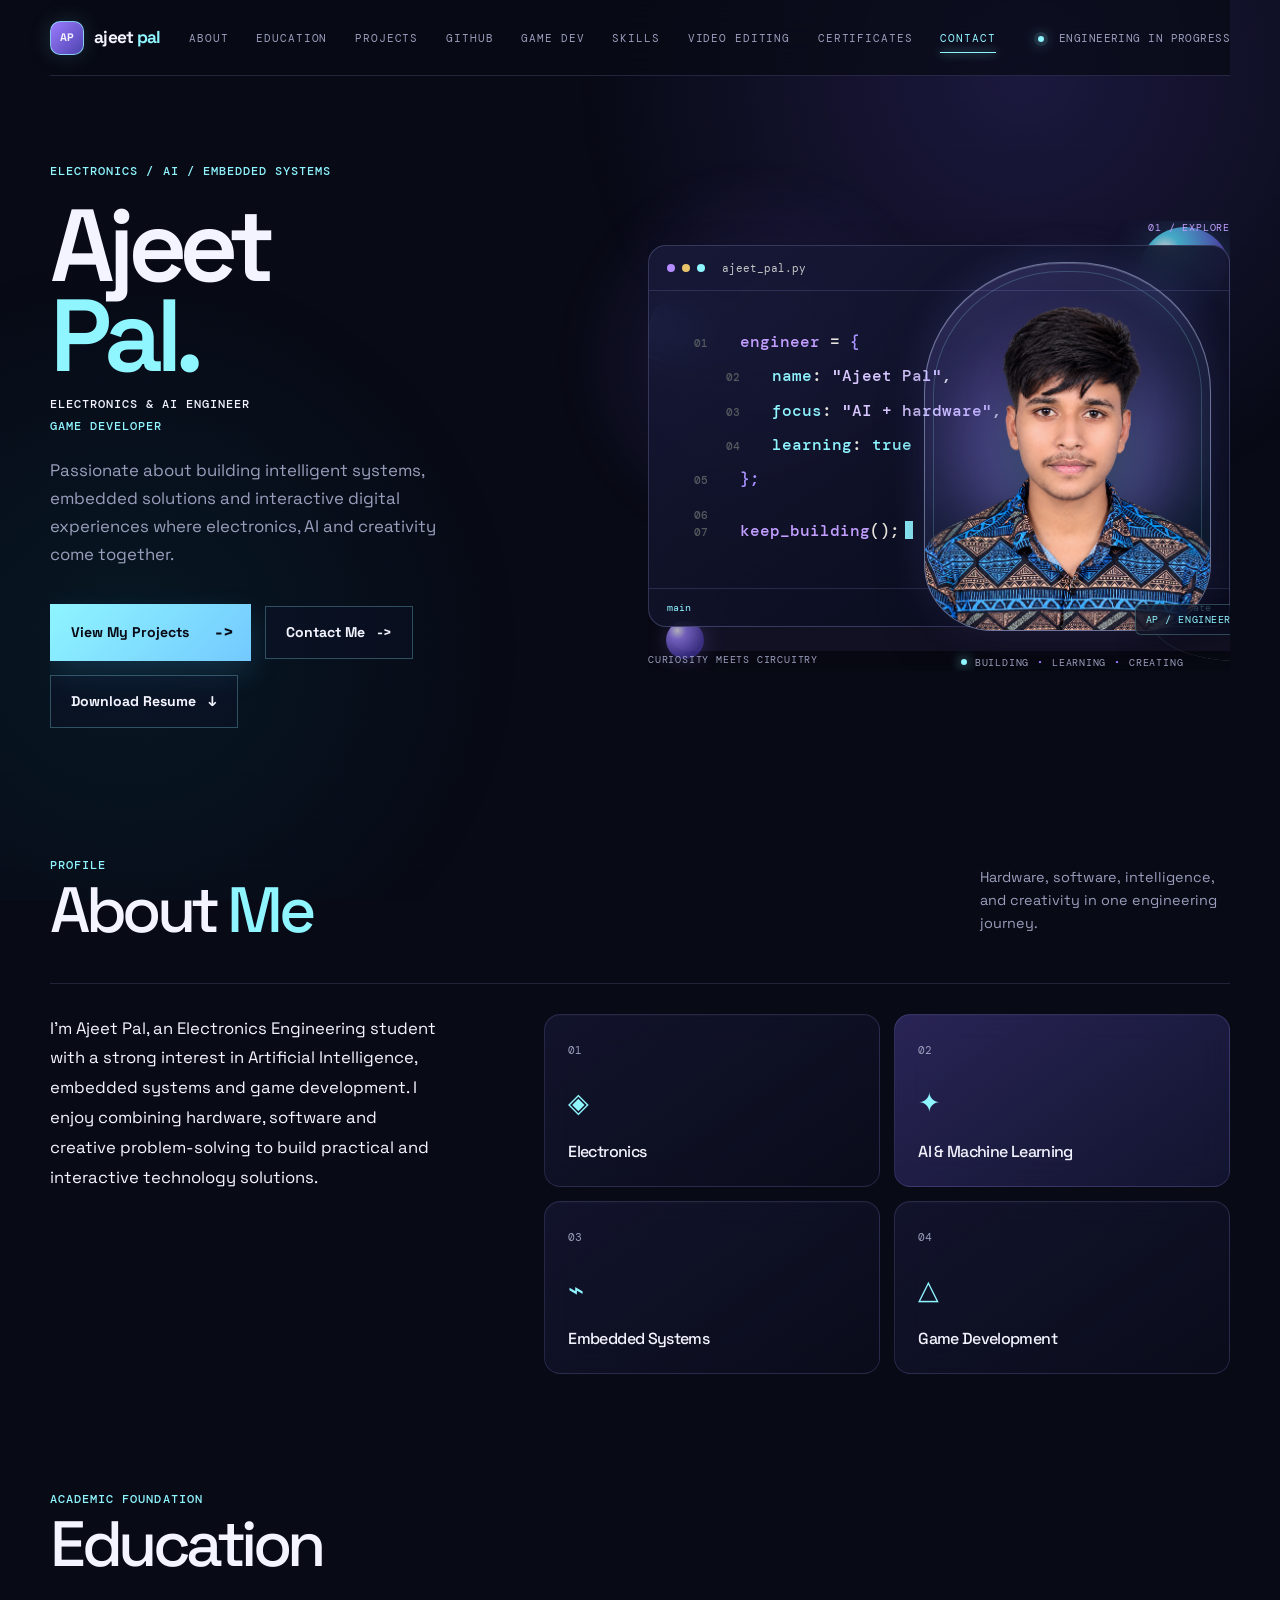
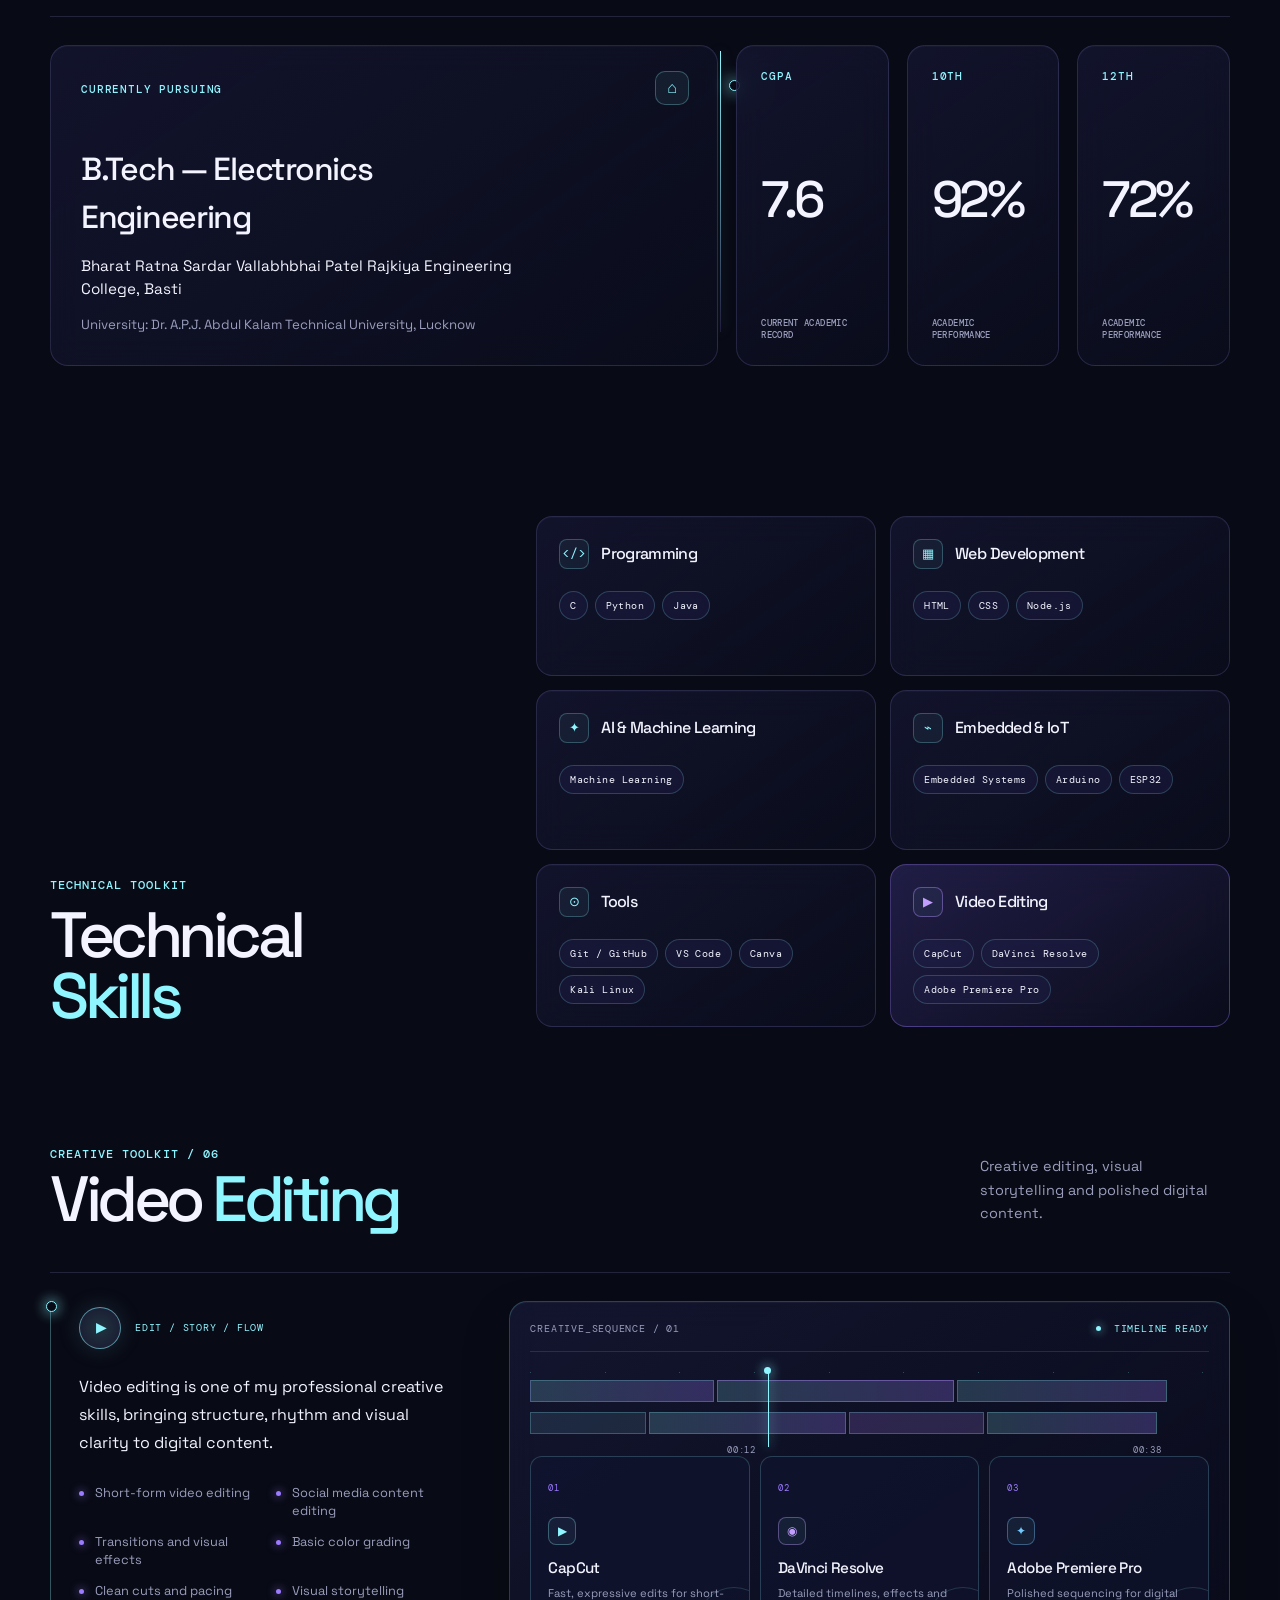
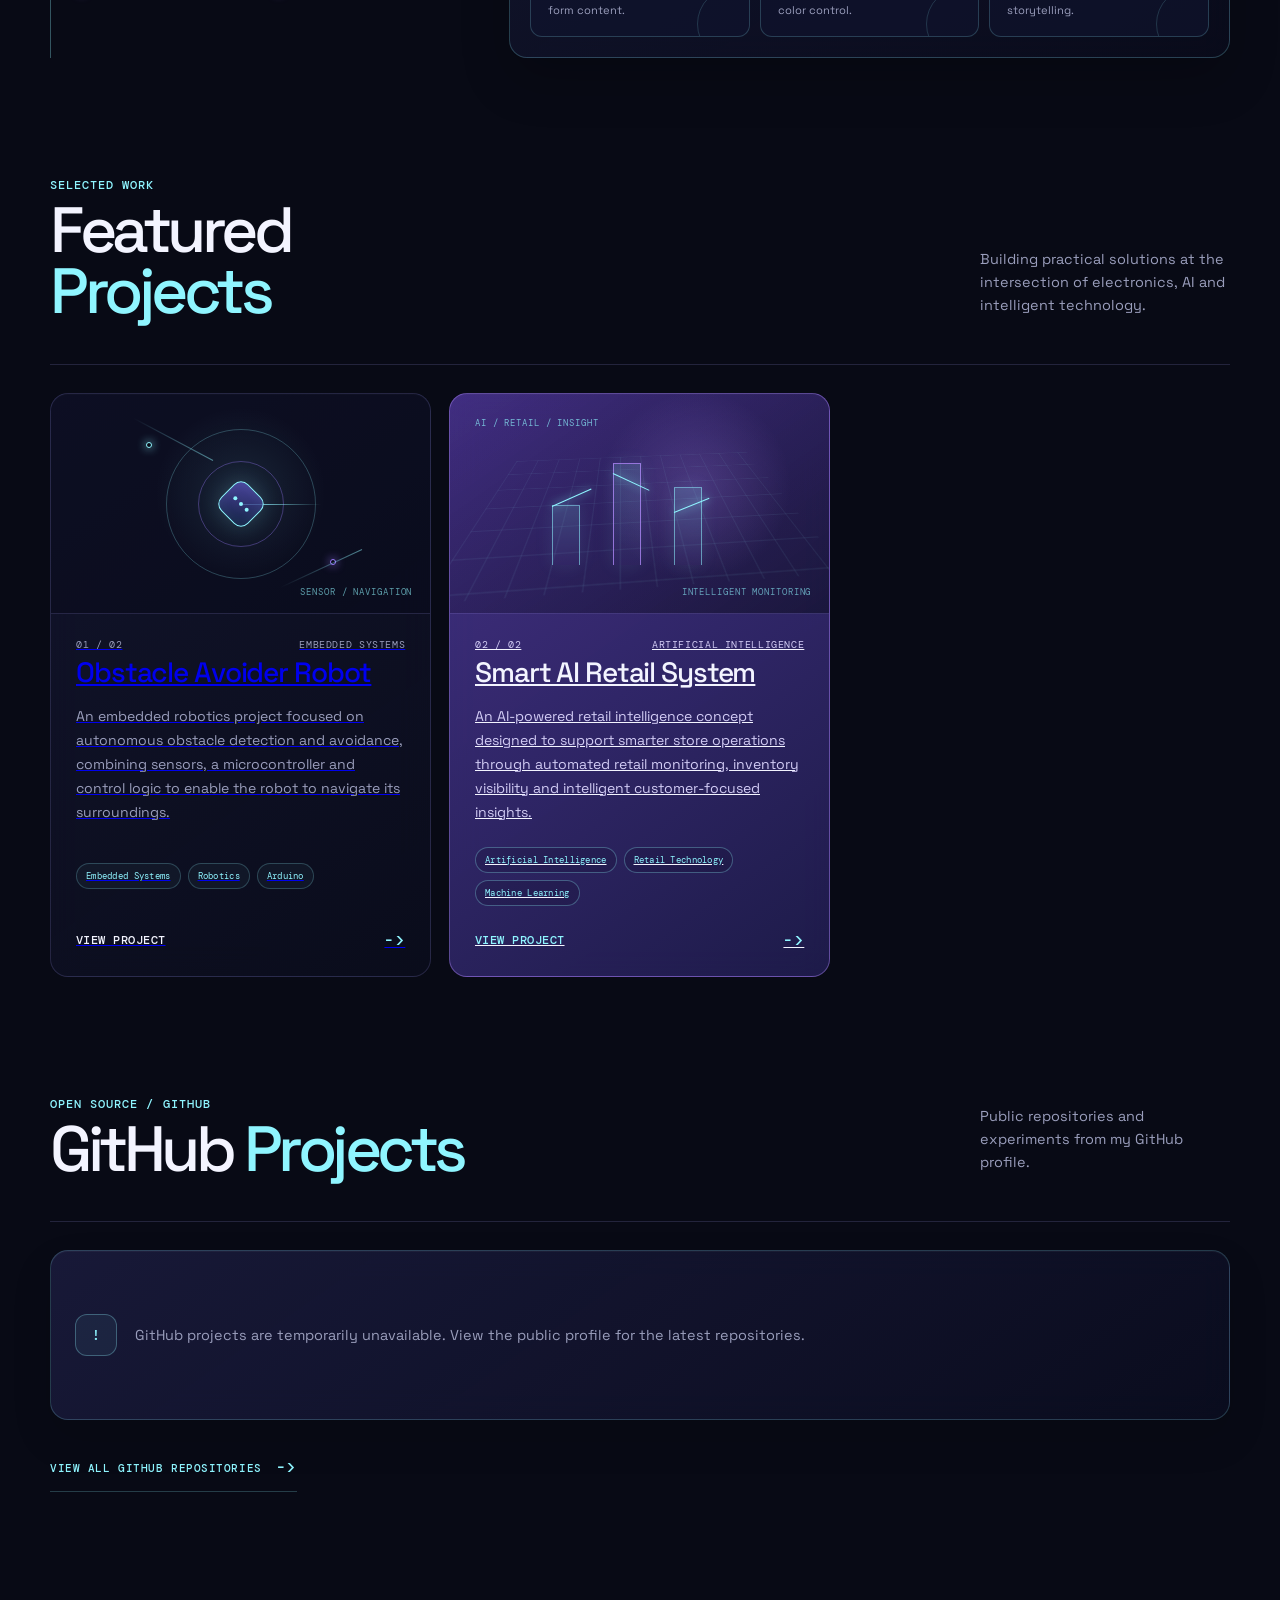
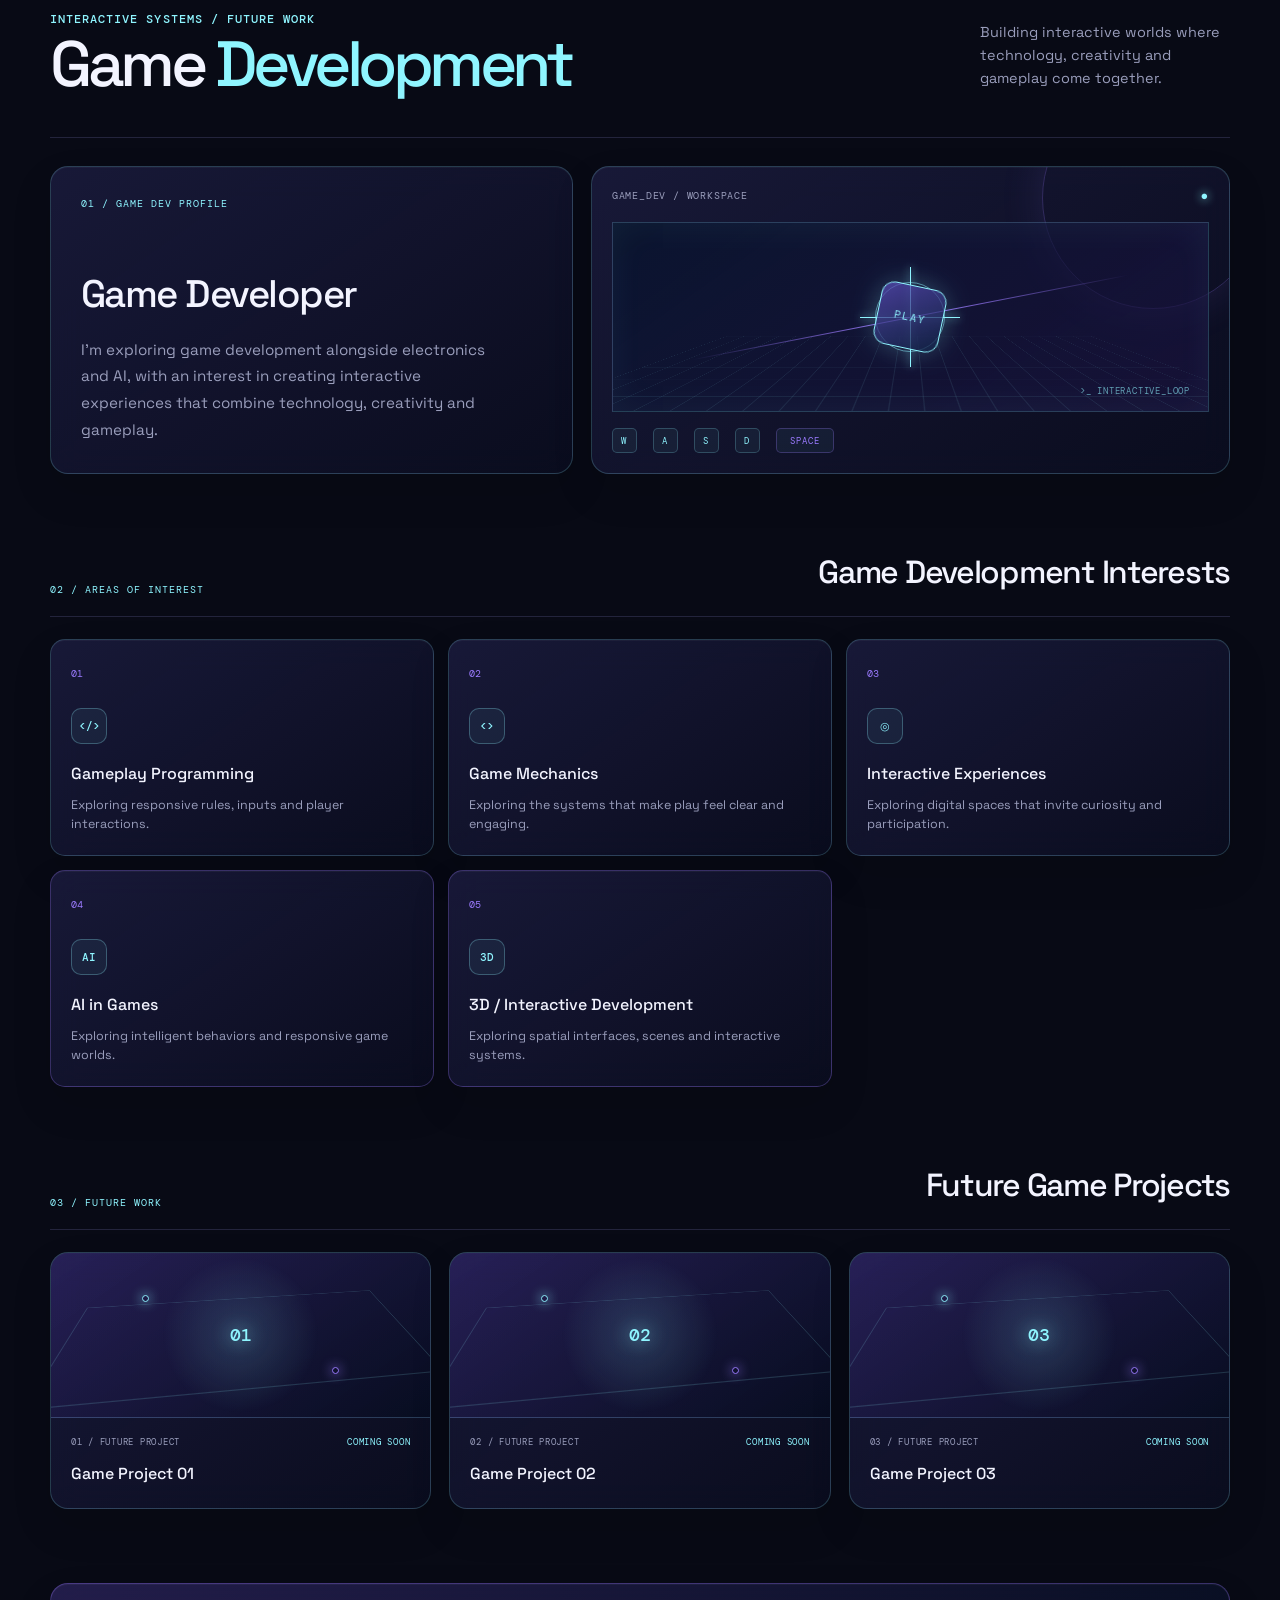
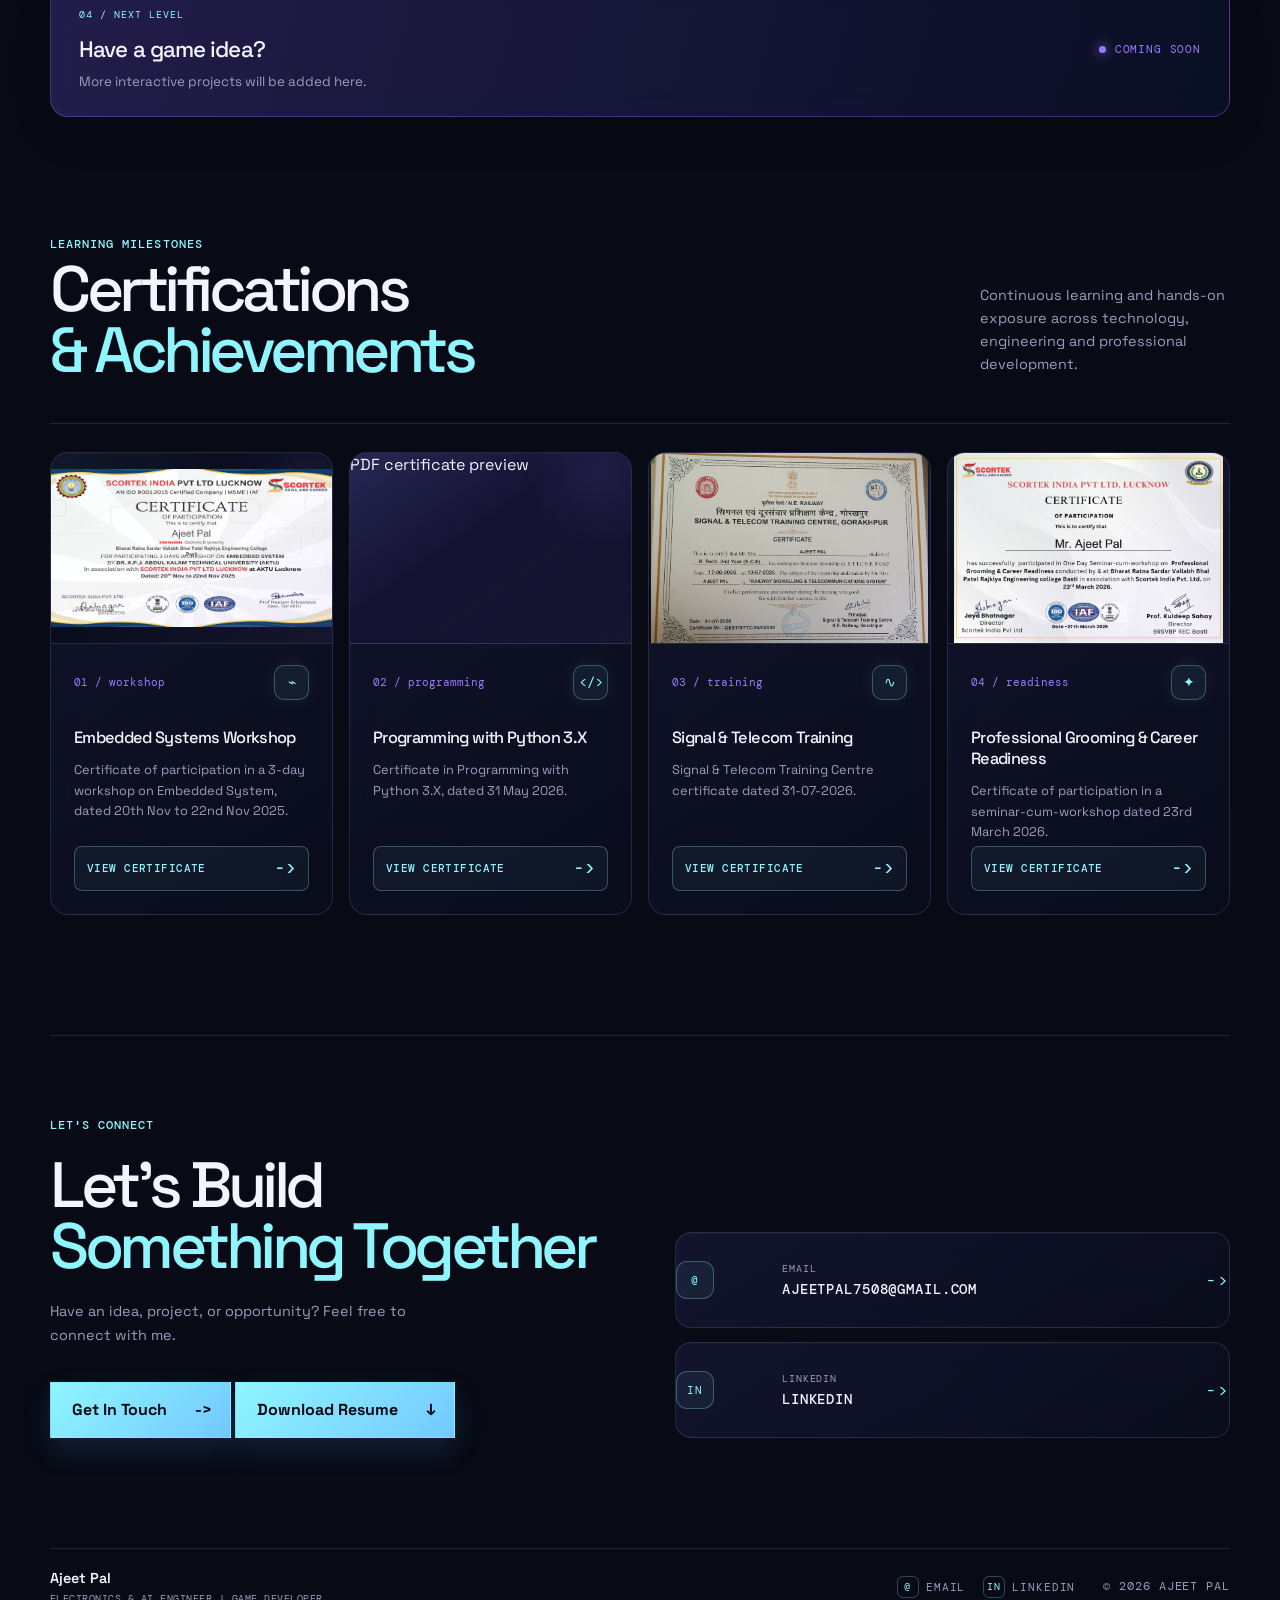
==== commit 32bfb8e4: "Add downloadable resume" ====
--- a/index.html
+++ b/index.html
@@ -84,6 +84,10 @@
               <span class="button-arrow" aria-hidden="true">-&gt;</span>
             </a>
             <a class="secondary-button" href="#contact">Contact Me <span aria-hidden="true">-&gt;</span></a>
+            <a class="secondary-button resume-button" href="assets/Ajeet_Pal_Premium_Resume.pdf" download="Ajeet_Pal_Premium_Resume.pdf" aria-label="Download Ajeet Pal resume">
+              Download Resume
+              <span class="download-icon" aria-hidden="true">&darr;</span>
+            </a>
           </div>
         </div>
         <div class="hero-visual" aria-label="Ajeet Pal profile photo and technology workspace preview">
@@ -435,6 +439,9 @@
           <h2 id="contact-title">Let&apos;s Build<br><span class="accent-text">Something Together</span></h2>
           <p class="contact-note">Have an idea, project, or opportunity? Feel free to connect with me.</p>
           <a class="contact-cta" href="mailto:ajeetpal7508@gmail.com">Get In Touch <span aria-hidden="true">-&gt;</span></a>
+          <a class="contact-cta resume-cta" href="assets/Ajeet_Pal_Premium_Resume.pdf" download="Ajeet_Pal_Premium_Resume.pdf" aria-label="Download Ajeet Pal resume">
+            Download Resume <span class="download-icon" aria-hidden="true">&darr;</span>
+          </a>
         </div>
         <div class="contact-links" aria-label="Contact links">
           <a class="contact-row" href="mailto:ajeetpal7508@gmail.com">
